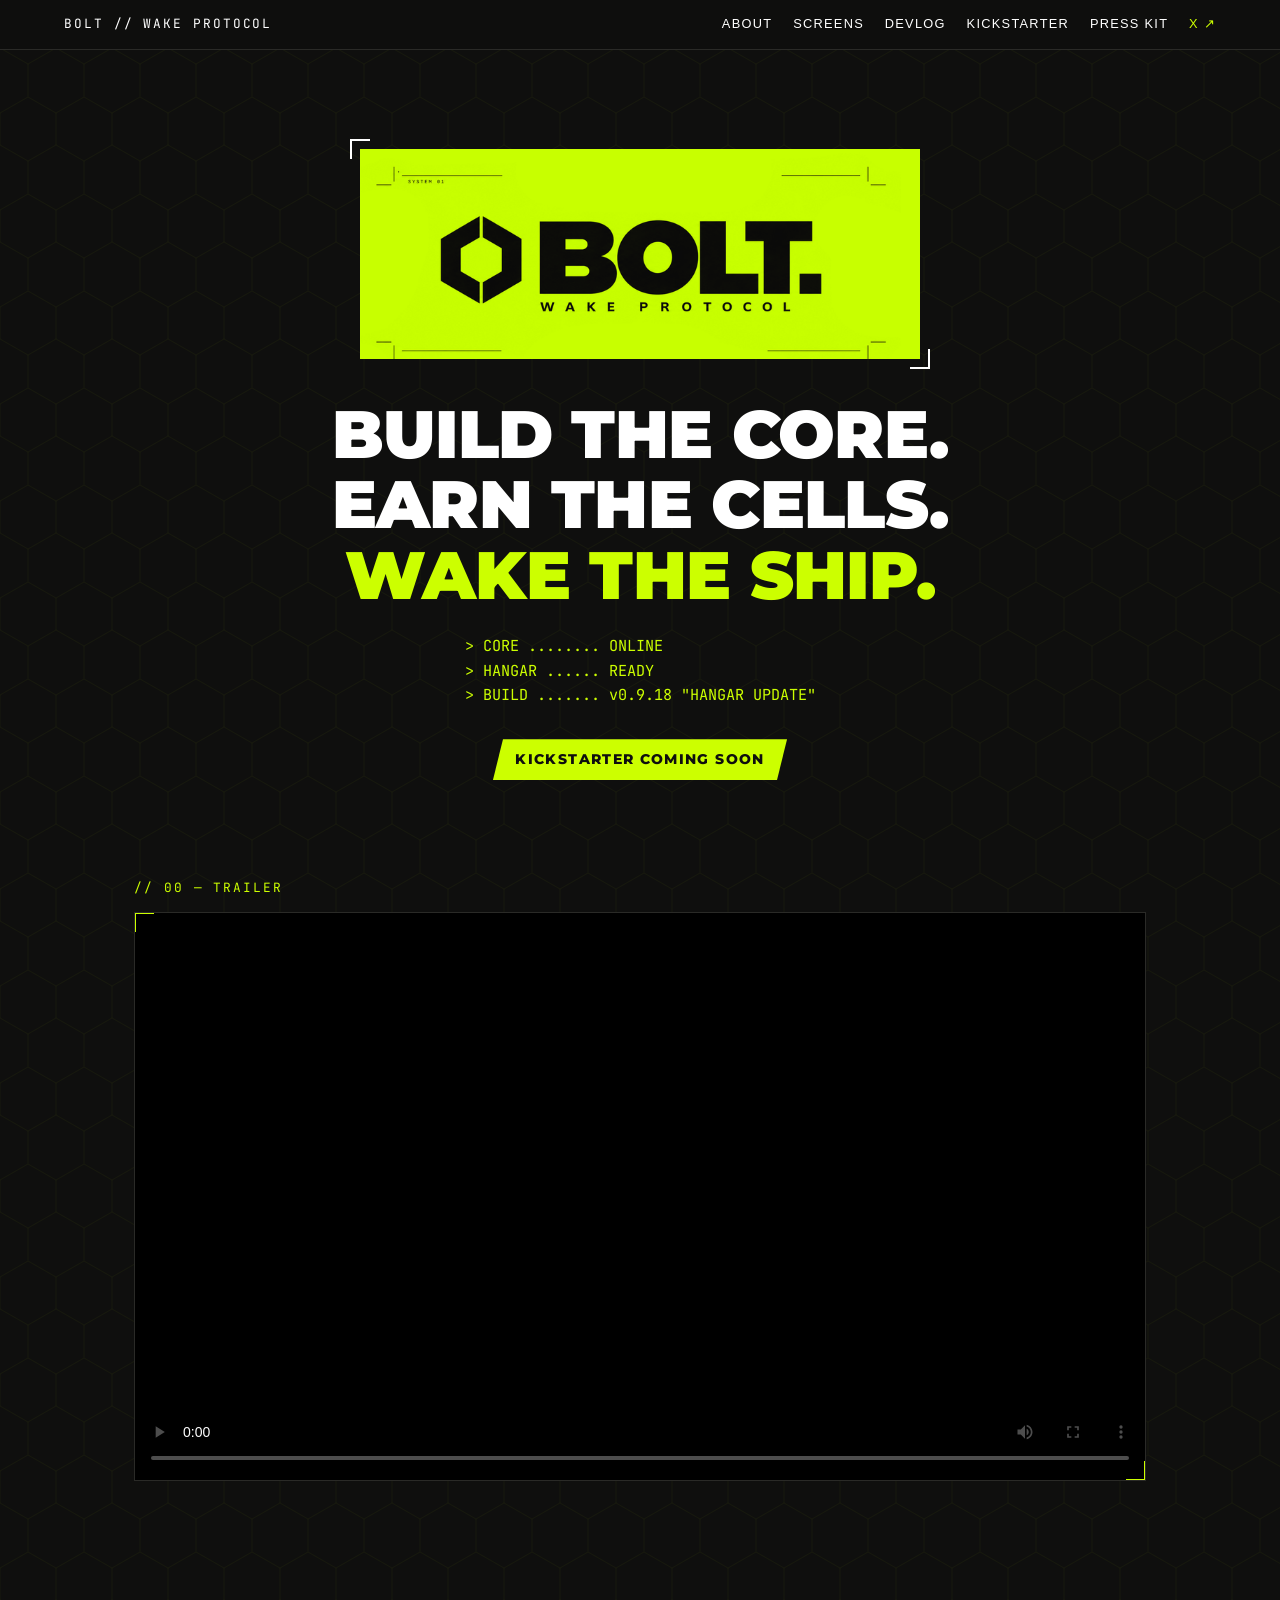
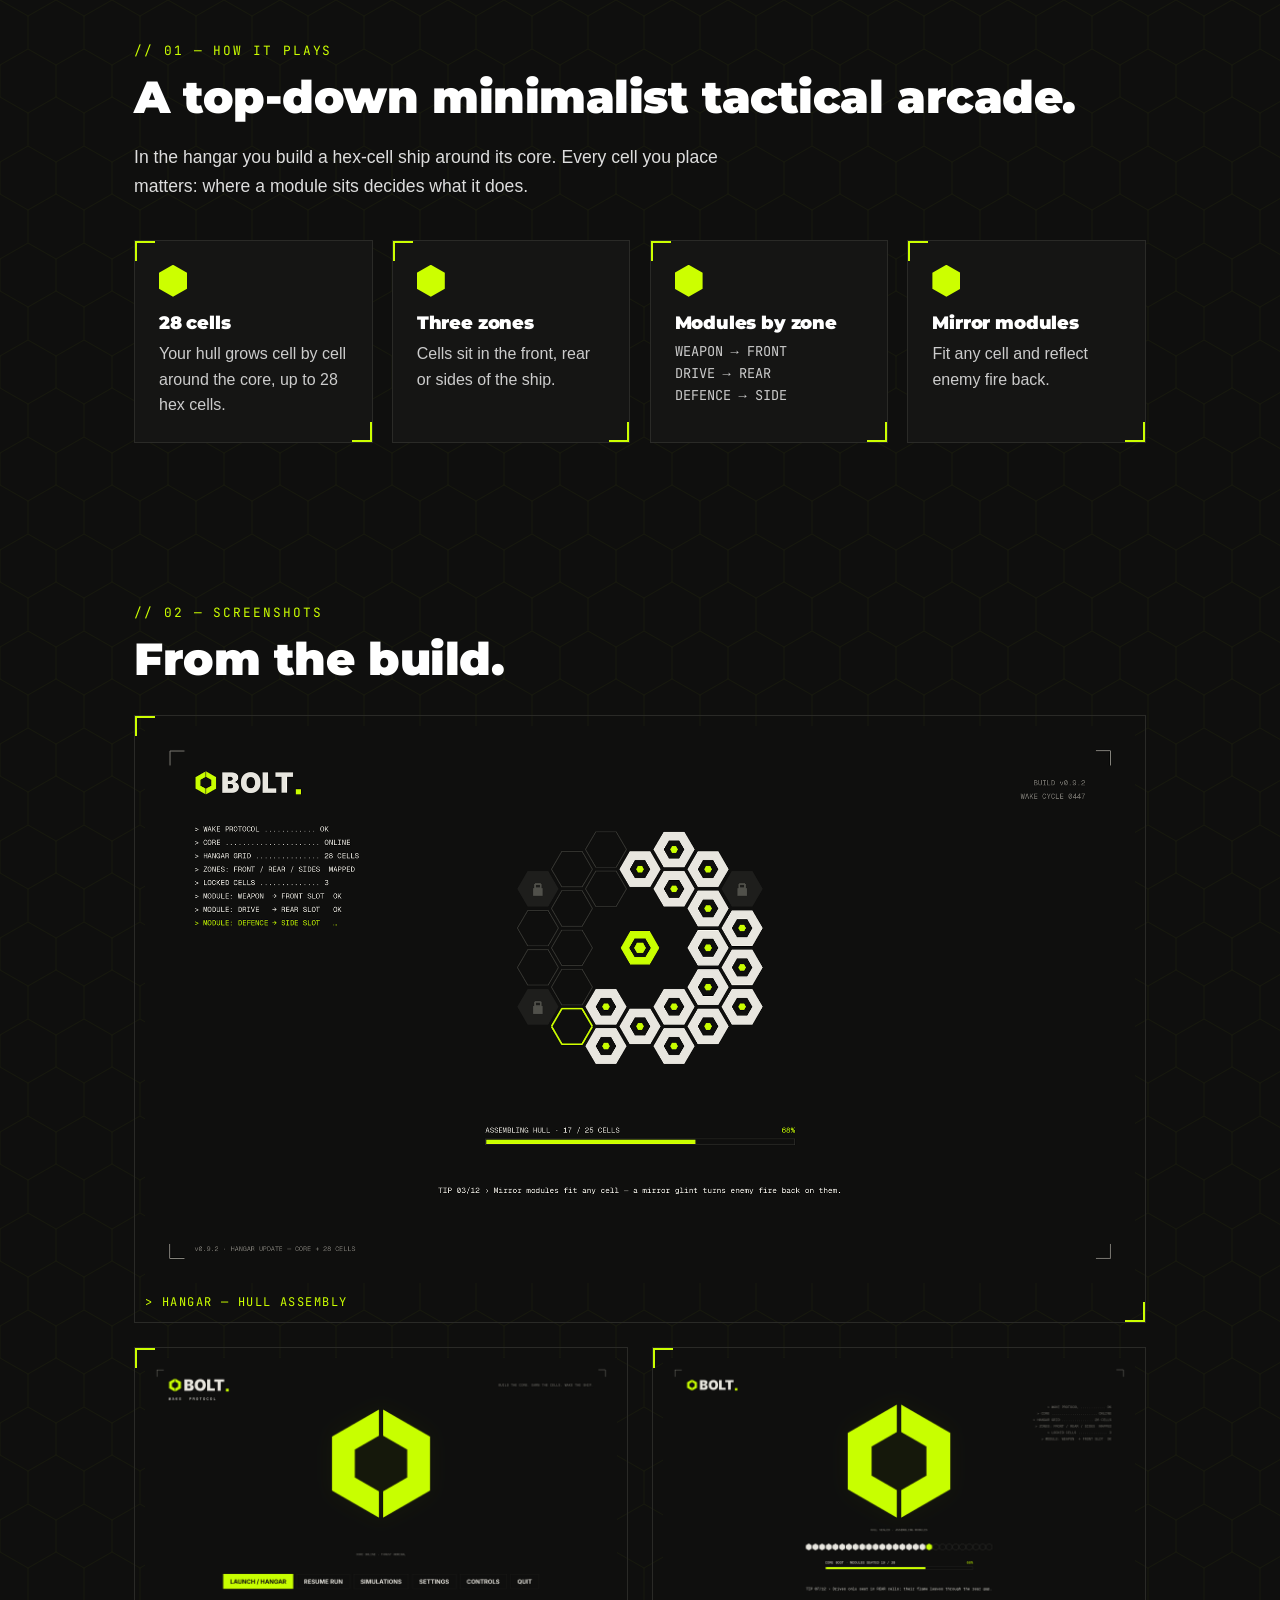
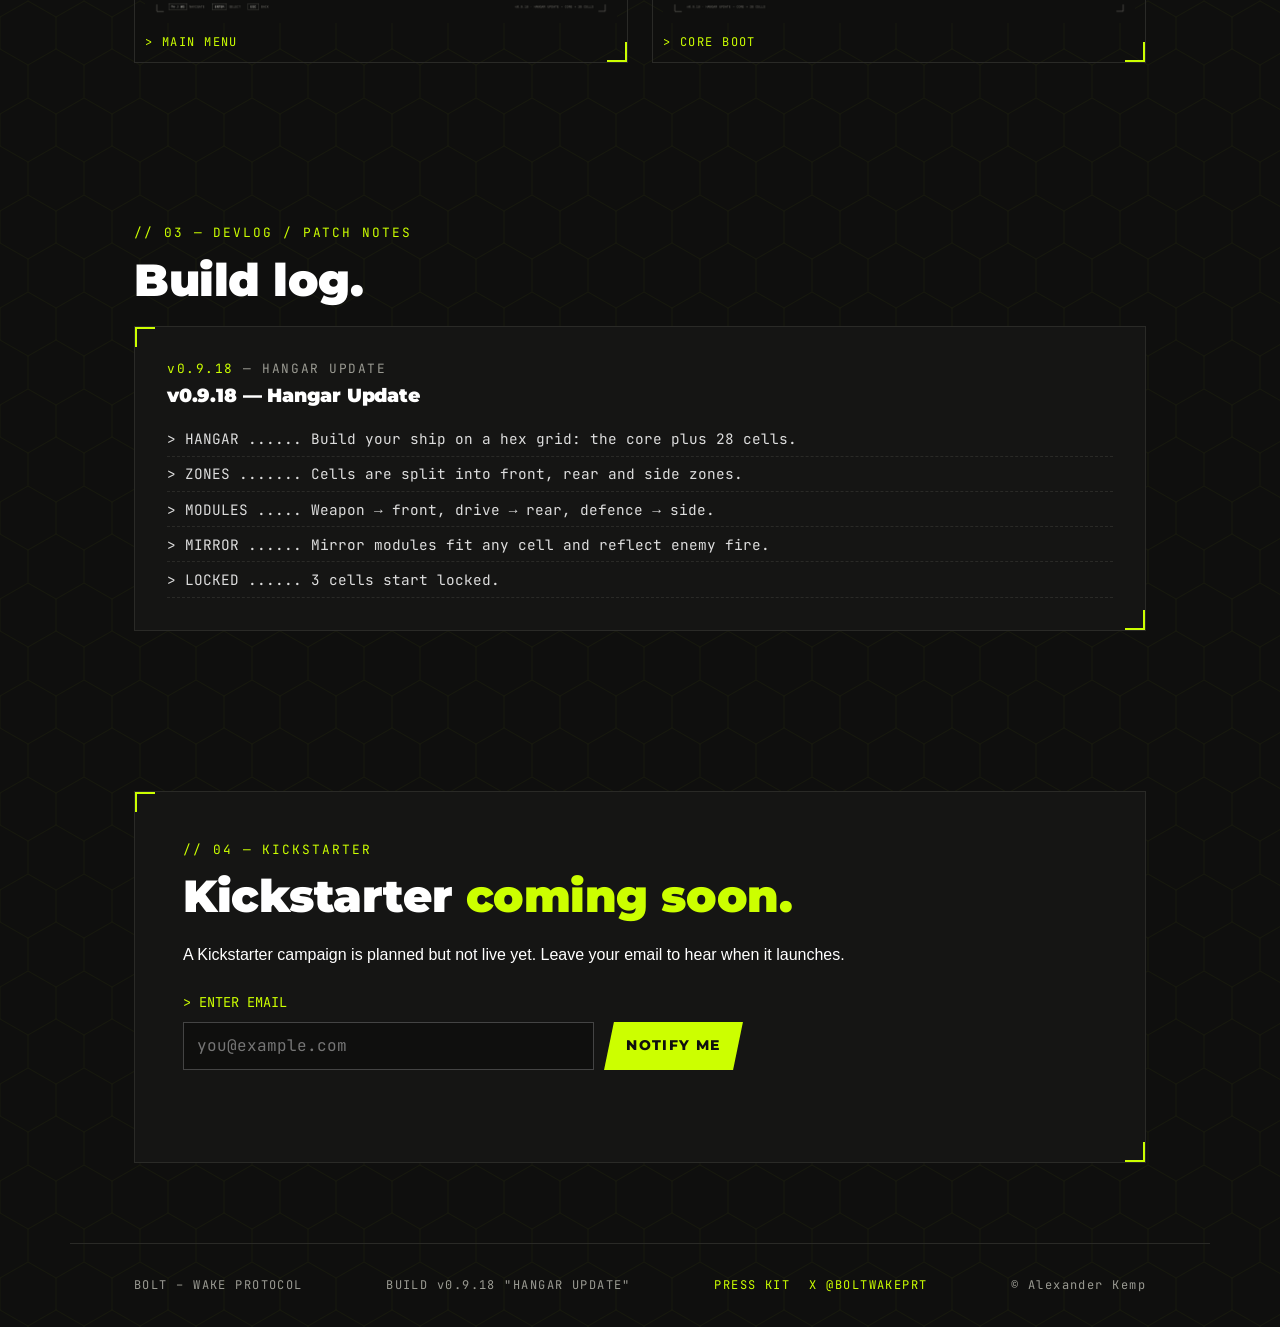
==== index.html @ c234c971 "Add trailer" ====
<!DOCTYPE html><html lang="en"><head>
<title>BOLT – Wake Protocol</title>
<meta name="description" content="BOLT – Wake Protocol: a top-down minimalist tactical arcade game. Build the core. Earn the cells. Wake the ship.">
<meta property="og:title" content="BOLT – Wake Protocol"><meta property="og:description" content="A top-down minimalist tactical arcade. Build the core. Earn the cells. Wake the ship.">
<meta property="og:url" content="https://alexkemp8825-create.github.io/bolt-wake-protocol/">
<meta name="twitter:title" content="BOLT – Wake Protocol"><meta name="twitter:description" content="A top-down minimalist tactical arcade. Build the core. Earn the cells. Wake the ship.">
<meta charset="utf-8"><meta name="viewport" content="width=device-width,initial-scale=1">
<link rel="icon" href="favicon.ico" sizes="any"><link rel="icon" type="image/png" sizes="32x32" href="favicon-32.png"><link rel="apple-touch-icon" href="apple-touch-icon.png">
<meta name="theme-color" content="#0f0f0e">
<meta property="og:type" content="website"><meta property="og:site_name" content="BOLT – Wake Protocol">
<meta property="og:image" content="https://alexkemp8825-create.github.io/bolt-wake-protocol/img/og-image.png"><meta property="og:image:width" content="1200"><meta property="og:image:height" content="630"><meta property="og:image:alt" content="BOLT – Wake Protocol main menu">
<meta name="twitter:card" content="summary_large_image"><meta name="twitter:site" content="@BOLTWAKEPRT">
<meta name="twitter:image" content="https://alexkemp8825-create.github.io/bolt-wake-protocol/img/og-image.png">
<link rel="preload" href="fonts/montserrat-latin-900-normal.woff2" as="font" type="font/woff2" crossorigin>
<link rel="preload" href="fonts/jetbrains-mono-latin-400-normal.woff2" as="font" type="font/woff2" crossorigin>
<link rel="stylesheet" href="style.css">
</head><body>
<header class="nav"><a class="mono brand" href="index.html">BOLT // WAKE PROTOCOL</a><nav><a href="index.html#about">About</a><a href="index.html#gallery">Screens</a><a href="index.html#devlog">Devlog</a><a href="index.html#kickstarter">Kickstarter</a><a href="presskit.html">Press kit</a><a class="social" href="https://x.com/BOLTWAKEPRT" target="_blank" rel="noopener" aria-label="BOLT on X">X ↗</a><a class="social yt-link" href="#" target="_blank" rel="noopener" hidden>YouTube ↗</a></nav></header>
<section class="hero">
 <div class="frame logo-frame"><img src="img/logo-crop.png" alt="BOLT – Wake Protocol logo"></div>
 <h1>BUILD THE CORE.<br>EARN THE CELLS.<br><span class="lime">WAKE THE SHIP.</span></h1>
 <pre class="mono term">&gt; CORE ........ ONLINE
&gt; HANGAR ...... READY
&gt; BUILD ....... v0.9.18 "HANGAR UPDATE"</pre>
 <a class="btn" href="#kickstarter">Kickstarter coming soon</a>
</section>
<section id="trailer" class="wrap trailer-wrap">
 <p class="mono label">// 00 — TRAILER</p>
 <!-- Trailer source: self-hosted video is used when data-video is set (default video/trailer.mp4).
      Alternative: clear data-video and put a YouTube video ID in data-youtube-id. If both are empty, the placeholder shows. -->
 <div class="trailer frame" data-video="video/trailer.mp4" data-poster="video/trailer-poster.jpg" data-youtube-id="">
  <div class="trailer-ph"><img src="img/hangar.png" alt="" loading="lazy"><div class="trailer-msg"><span class="play"></span><p class="mono">&gt; TRAILER ...... STANDBY</p><h3>Trailer coming soon</h3></div></div>
 </div>
</section>
<section id="about" class="wrap">
 <p class="mono label">// 01 — HOW IT PLAYS</p>
 <h2>A top-down minimalist tactical arcade.</h2>
 <p class="lead">In the hangar you build a hex-cell ship around its core. Every cell you place matters: where a module sits decides what it does.</p>
 <div class="cards">
  <div class="card frame"><span class="hex"></span><h3>28 cells</h3><p>Your hull grows cell by cell around the core, up to 28 hex cells.</p></div>
  <div class="card frame"><span class="hex"></span><h3>Three zones</h3><p>Cells sit in the front, rear or sides of the ship.</p></div>
  <div class="card frame"><span class="hex"></span><h3>Modules by zone</h3><p class="mono small">WEAPON → FRONT<br>DRIVE → REAR<br>DEFENCE → SIDE</p></div>
  <div class="card frame"><span class="hex"></span><h3>Mirror modules</h3><p>Fit any cell and reflect enemy fire back.</p></div>
 </div>
</section>
<section id="gallery" class="wrap">
 <p class="mono label">// 02 — SCREENSHOTS</p><h2>From the build.</h2>
 <div class="gallery">
  <figure class="frame wide"><img src="img/hangar.png" alt="Hangar hull assembly" loading="lazy"><figcaption class="mono">&gt; HANGAR — HULL ASSEMBLY</figcaption></figure>
  <figure class="frame"><img src="img/menu.png" alt="Main menu" loading="lazy"><figcaption class="mono">&gt; MAIN MENU</figcaption></figure>
  <figure class="frame"><img src="img/boot.png" alt="Core boot loading screen" loading="lazy"><figcaption class="mono">&gt; CORE BOOT</figcaption></figure>
 </div>
</section>
<section id="devlog" class="wrap">
 <p class="mono label">// 03 — DEVLOG / PATCH NOTES</p><h2>Build log.</h2>
 <article class="log frame">
  <p class="mono log-head"><span class="lime">v0.9.18</span> — HANGAR UPDATE</p>
  <h3>v0.9.18 — Hangar Update</h3>
  <ul class="mono log-list">
   <li>&gt; HANGAR ...... Build your ship on a hex grid: the core plus 28 cells.</li>
   <li>&gt; ZONES ....... Cells are split into front, rear and side zones.</li>
   <li>&gt; MODULES ..... Weapon → front, drive → rear, defence → side.</li>
   <li>&gt; MIRROR ...... Mirror modules fit any cell and reflect enemy fire.</li>
   <li>&gt; LOCKED ...... 3 cells start locked.</li>
  </ul>
 </article>
</section>
<section id="kickstarter" class="wrap ks">
 <div class="frame ks-box">
  <p class="mono label">// 04 — KICKSTARTER</p>
  <h2>Kickstarter <span class="lime">coming soon.</span></h2>
  <p>A Kickstarter campaign is planned but not live yet. Leave your email to hear when it launches.</p>
  <!-- TODO: Buttondown sign-up. Set BUTTONDOWN_USERNAME at the top of site.js; the form action is built from it.
       Until it is set, submitting shows a friendly "not connected yet" message and sends nothing. -->
  <form class="signup" id="signup" method="post" action="https://buttondown.com/api/emails/embed-subscribe/USERNAME" target="_blank">
   <label for="bd-email" class="mono small">&gt; ENTER EMAIL</label>
   <div class="row"><input id="bd-email" name="email" type="email" required placeholder="you@example.com" autocomplete="email"><input type="hidden" name="embed" value="1"><button class="btn" type="submit">Notify me</button></div>
   <p class="mono small note" id="note" aria-live="polite"></p>
  </form>
 </div>
</section>
<footer class="wrap foot mono"><span>BOLT – WAKE PROTOCOL</span><span>BUILD v0.9.18 "HANGAR UPDATE"</span><span class="foot-links"><a href="presskit.html">PRESS KIT</a><a href="https://x.com/BOLTWAKEPRT" target="_blank" rel="noopener">X @BOLTWAKEPRT</a><a class="yt-link" href="#" target="_blank" rel="noopener" hidden>YOUTUBE</a></span><span>© Alexander Kemp</span></footer>
<script src="site.js"></script>
</body></html>
---- style.css ----
@font-face{font-family:"Montserrat";font-style:normal;font-weight:600;font-display:swap;src:url("fonts/montserrat-latin-600-normal.woff2") format("woff2")}
@font-face{font-family:"Montserrat";font-style:normal;font-weight:800;font-display:swap;src:url("fonts/montserrat-latin-800-normal.woff2") format("woff2")}
@font-face{font-family:"Montserrat";font-style:normal;font-weight:900;font-display:swap;src:url("fonts/montserrat-latin-900-normal.woff2") format("woff2")}
@font-face{font-family:"JetBrains Mono";font-style:normal;font-weight:400;font-display:swap;src:url("fonts/jetbrains-mono-latin-400-normal.woff2") format("woff2")}
@font-face{font-family:"JetBrains Mono";font-style:normal;font-weight:700;font-display:swap;src:url("fonts/jetbrains-mono-latin-700-normal.woff2") format("woff2")}
:root{--bg:#0f0f0e;--lime:#CCFF00;--fg:#fff;--dim:#9a9a92;--line:#2a2a27}
*{box-sizing:border-box}html{scroll-behavior:smooth}
body{margin:0;background:var(--bg);color:var(--fg);font:16px/1.6 "Inter","Helvetica Neue",Arial,sans-serif;
 background-image:url("data:image/svg+xml,%3Csvg xmlns='http://www.w3.org/2000/svg' width='56' height='97' viewBox='0 0 56 97'%3E%3Cpath d='M28 0L56 16v32L28 64 0 48V16zM28 64v33' fill='none' stroke='%23CCFF00' stroke-opacity='.04'/%3E%3C/svg%3E")}
h1,h2,h3{font-family:"Montserrat","Arial Black","Helvetica Neue",Arial,sans-serif;font-weight:900;letter-spacing:-.01em;line-height:1.05;margin:0 0 .5em}
.mono{font-family:"JetBrains Mono","SFMono-Regular",Consolas,"Courier New",monospace}
.lime{color:var(--lime)}.small{font-size:.85rem}
a{color:var(--lime)}
.nav{position:sticky;top:0;z-index:5;display:flex;justify-content:space-between;align-items:center;gap:1rem;padding:.9rem 5vw;background:rgba(15,15,14,.92);border-bottom:1px solid var(--line);font-size:.8rem;letter-spacing:.15em}
.nav nav a{color:var(--fg);text-decoration:none;margin-left:1.5rem;font-size:.8rem;text-transform:uppercase;letter-spacing:.1em}.nav nav a:hover{color:var(--lime)}
.frame{position:relative;padding:1.5rem}
.frame:before,.frame:after{content:"";position:absolute;width:18px;height:18px;border:2px solid var(--lime);pointer-events:none}
.frame:before{top:0;left:0;border-right:0;border-bottom:0}.frame:after{bottom:0;right:0;border-left:0;border-top:0}
.hero{min-height:92vh;display:flex;flex-direction:column;align-items:center;justify-content:center;text-align:center;padding:4rem 5vw}
.logo-frame{background:var(--lime);padding:0;max-width:560px;width:100%}
.logo-frame:before,.logo-frame:after{border-color:var(--fg);margin:-10px}
.logo-frame img{display:block;width:100%}
.hero h1{font-size:clamp(2rem,6vw,4.2rem);margin:2.5rem 0 1.5rem}
.term{color:var(--lime);text-align:left;font-size:clamp(.75rem,2.6vw,.95rem);margin:0 0 2rem;white-space:pre;overflow-x:auto;max-width:100%}
.btn{display:inline-block;background:var(--lime);color:#0f0f0e;border:0;padding:.85rem 1.4rem;font:800 .85rem/1 "Montserrat",Arial,sans-serif;text-transform:uppercase;letter-spacing:.1em;text-decoration:none;cursor:pointer;clip-path:polygon(10px 0,100% 0,calc(100% - 10px) 100%,0 100%)}
.btn:hover{background:#fff}
.wrap{max-width:1140px;margin:0 auto;padding:5rem 5vw}
.label{color:var(--lime);font-size:.8rem;letter-spacing:.15em;margin:0 0 .8rem}
h2{font-size:clamp(1.7rem,4vw,2.8rem)}
.lead{color:#ddd;max-width:640px;font-size:1.1rem}
.cards{display:grid;grid-template-columns:repeat(4,1fr);gap:1.2rem;margin-top:2.5rem}
.card{background:#151514;border:1px solid var(--line)}.card p{color:#ccc;margin:0}.card h3{font-size:1.15rem}
.hex{display:block;width:28px;height:32px;background:var(--lime);clip-path:polygon(50% 0,100% 25%,100% 75%,50% 100%,0 75%,0 25%);margin-bottom:1rem}
.gallery{display:grid;grid-template-columns:1fr 1fr;gap:1.5rem;margin-top:2rem}
.gallery figure{margin:0;padding:10px;border:1px solid var(--line)}.gallery .wide{grid-column:1/-1}
.gallery img{display:block;width:100%;height:auto}
figcaption{color:var(--lime);font-size:.75rem;letter-spacing:.12em;padding-top:.6rem}
.ks-box{border:1px solid var(--line);background:#151514;padding:3rem}
.signup{margin-top:1.5rem;max-width:560px}.signup label{color:var(--lime);display:block;margin-bottom:.5rem}
.row{display:flex;gap:.6rem}
input{flex:1;min-width:0;background:var(--bg);border:1px solid #444;color:#fff;padding:.8rem;font:1rem "JetBrains Mono",Consolas,monospace}
input:focus{outline:none;border-color:var(--lime)}
.note{color:var(--lime);min-height:1.2em}
.foot{display:flex;justify-content:space-between;flex-wrap:wrap;gap:1rem;font-size:.75rem;letter-spacing:.12em;color:var(--dim);border-top:1px solid var(--line);padding-top:2rem;padding-bottom:2rem}
@media(max-width:900px){.cards{grid-template-columns:1fr 1fr}}
@media(max-width:600px){.nav nav{display:none}.cards,.gallery{grid-template-columns:1fr}.row{flex-direction:column}.ks-box{padding:1.8rem 1.3rem}.wrap{padding:3.5rem 6vw}}
/* v2 additions */
.nav .brand{color:var(--fg);text-decoration:none}
.nav nav{display:flex;flex-wrap:wrap;gap:.2rem 1.3rem}.nav nav a{margin-left:0}
.nav nav a.social{color:var(--lime)}
[hidden]{display:none!important}
.trailer-wrap{padding-top:0}
.trailer{padding:0;aspect-ratio:16/9;background:#000;border:1px solid var(--line);overflow:hidden}
.trailer:before,.trailer:after{z-index:2;margin:-1px}
.trailer iframe{width:100%;height:100%;border:0;display:block}
.trailer-ph{position:relative;width:100%;height:100%}
.trailer-ph img{width:100%;height:100%;object-fit:cover;opacity:.3;filter:grayscale(.4);display:block}
.trailer-msg{position:absolute;inset:0;display:flex;flex-direction:column;align-items:center;justify-content:center;text-align:center;padding:1rem}
.trailer-msg p{color:var(--lime);font-size:.8rem;letter-spacing:.15em;margin:.8rem 0 .3rem}
.trailer-msg h3{font-size:clamp(1.3rem,4vw,2.4rem);margin:0}
.play{width:clamp(48px,9vw,84px);aspect-ratio:1/1.15;background:var(--lime);clip-path:polygon(50% 0,100% 25%,100% 75%,50% 100%,0 75%,0 25%);display:flex;position:relative}
.play:after{content:"";position:absolute;left:38%;top:30%;border-left:18px solid #0f0f0e;border-top:11px solid transparent;border-bottom:11px solid transparent}
.log{background:#151514;border:1px solid var(--line);padding:2rem}
.log-head{color:var(--dim);font-size:.8rem;letter-spacing:.12em;margin:0 0 .4rem}
.log-list{list-style:none;padding:0;margin:1rem 0 0;font-size:.9rem;color:#ddd}.log-list li{padding:.35rem 0;border-bottom:1px dashed var(--line)}
.foot-links{display:flex;gap:1.2rem;flex-wrap:wrap}.foot a{color:var(--lime);text-decoration:none}
.pk-top{padding-bottom:1rem}.pk-title{font-size:clamp(2.2rem,6vw,4rem)}
.pk-grid{display:grid;grid-template-columns:minmax(0,5fr) minmax(0,7fr);gap:2.5rem;padding-top:1rem}
.facts{background:#151514;border:1px solid var(--line)}
.facts dl{display:grid;grid-template-columns:auto 1fr;gap:.55rem 1rem;margin:0;font-size:.88rem}
.facts dt{color:var(--lime);letter-spacing:.1em}.facts dd{margin:0;color:#eee}
.pk-text p{color:#ddd}
.pk-dl a{display:block}
@media(max-width:900px){.pk-grid{grid-template-columns:1fr}}
@media(max-width:600px){.nav nav{display:flex;gap:.2rem .9rem}.nav{flex-direction:column;align-items:flex-start;gap:.4rem;position:static}.facts dl{grid-template-columns:1fr;gap:.1rem}.facts dd{margin-bottom:.6rem}}
.trailer video{width:100%;height:100%;display:block;background:#000;object-fit:contain}
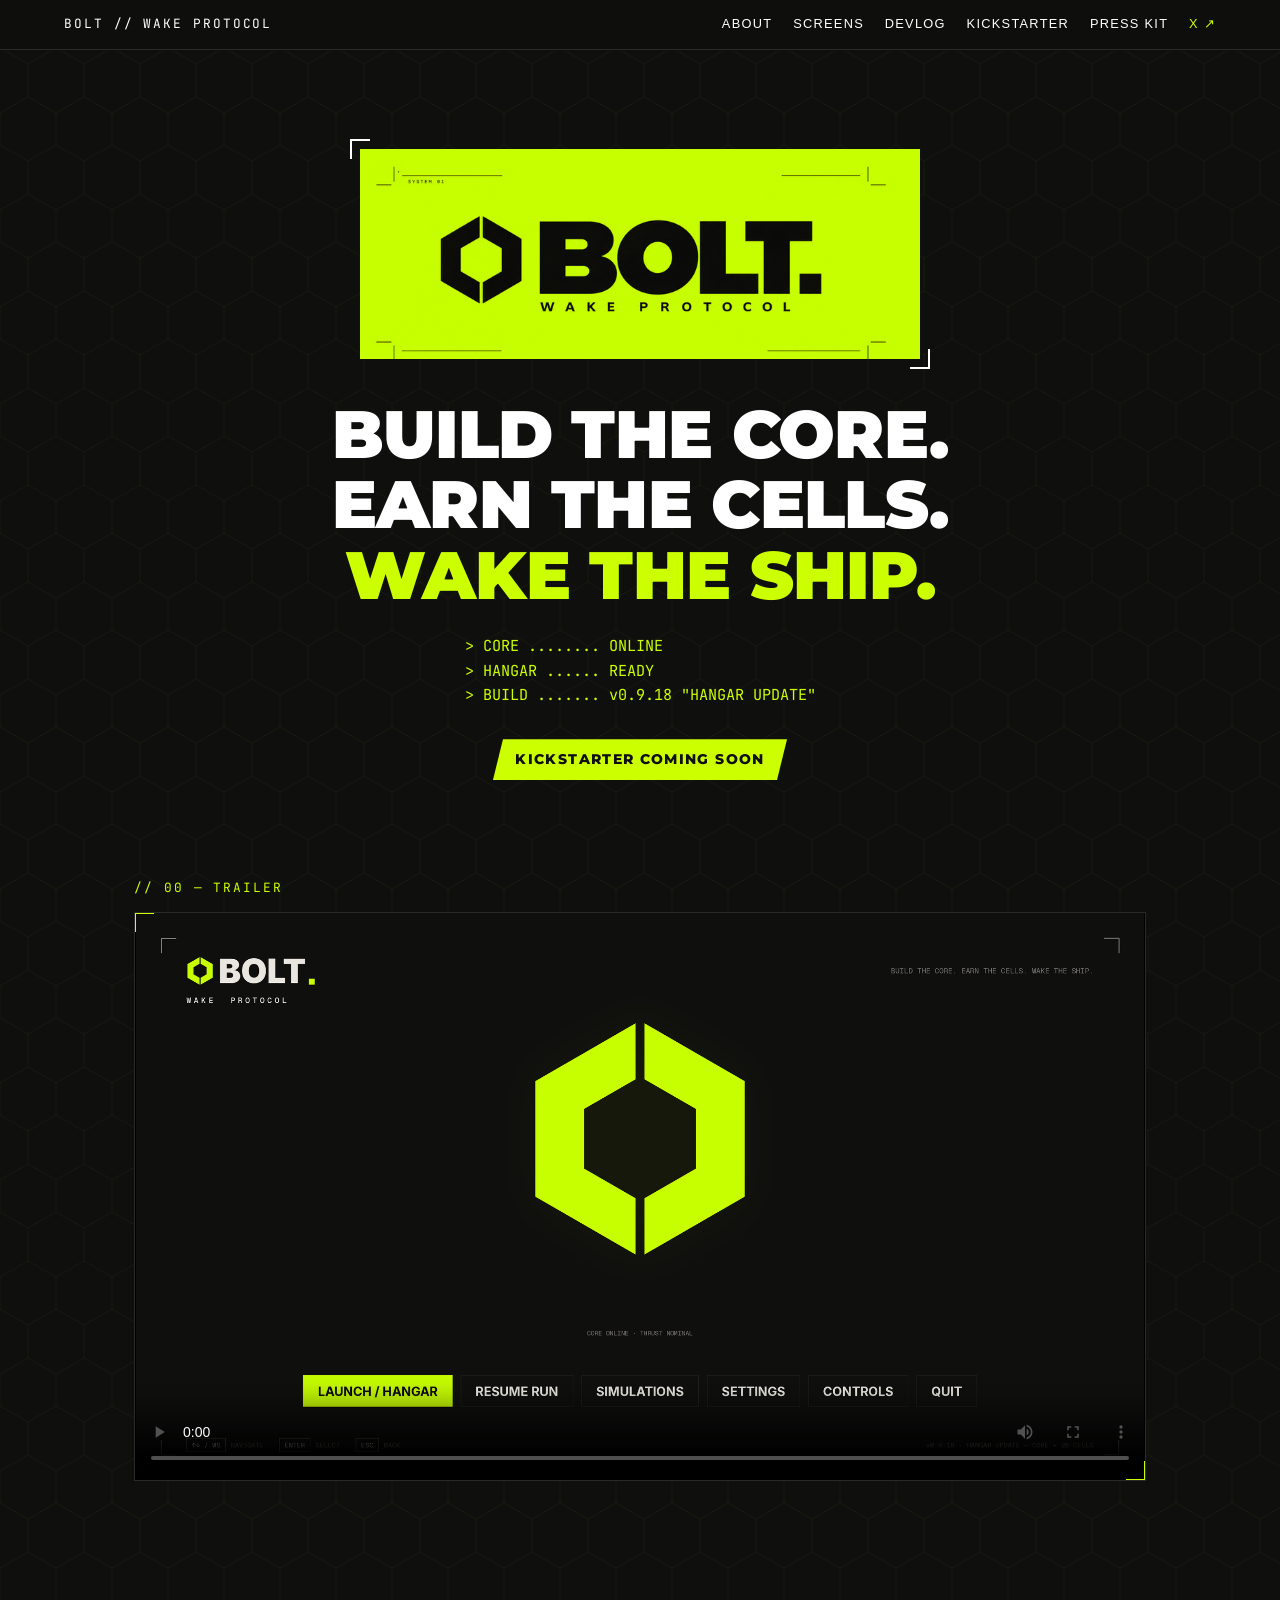
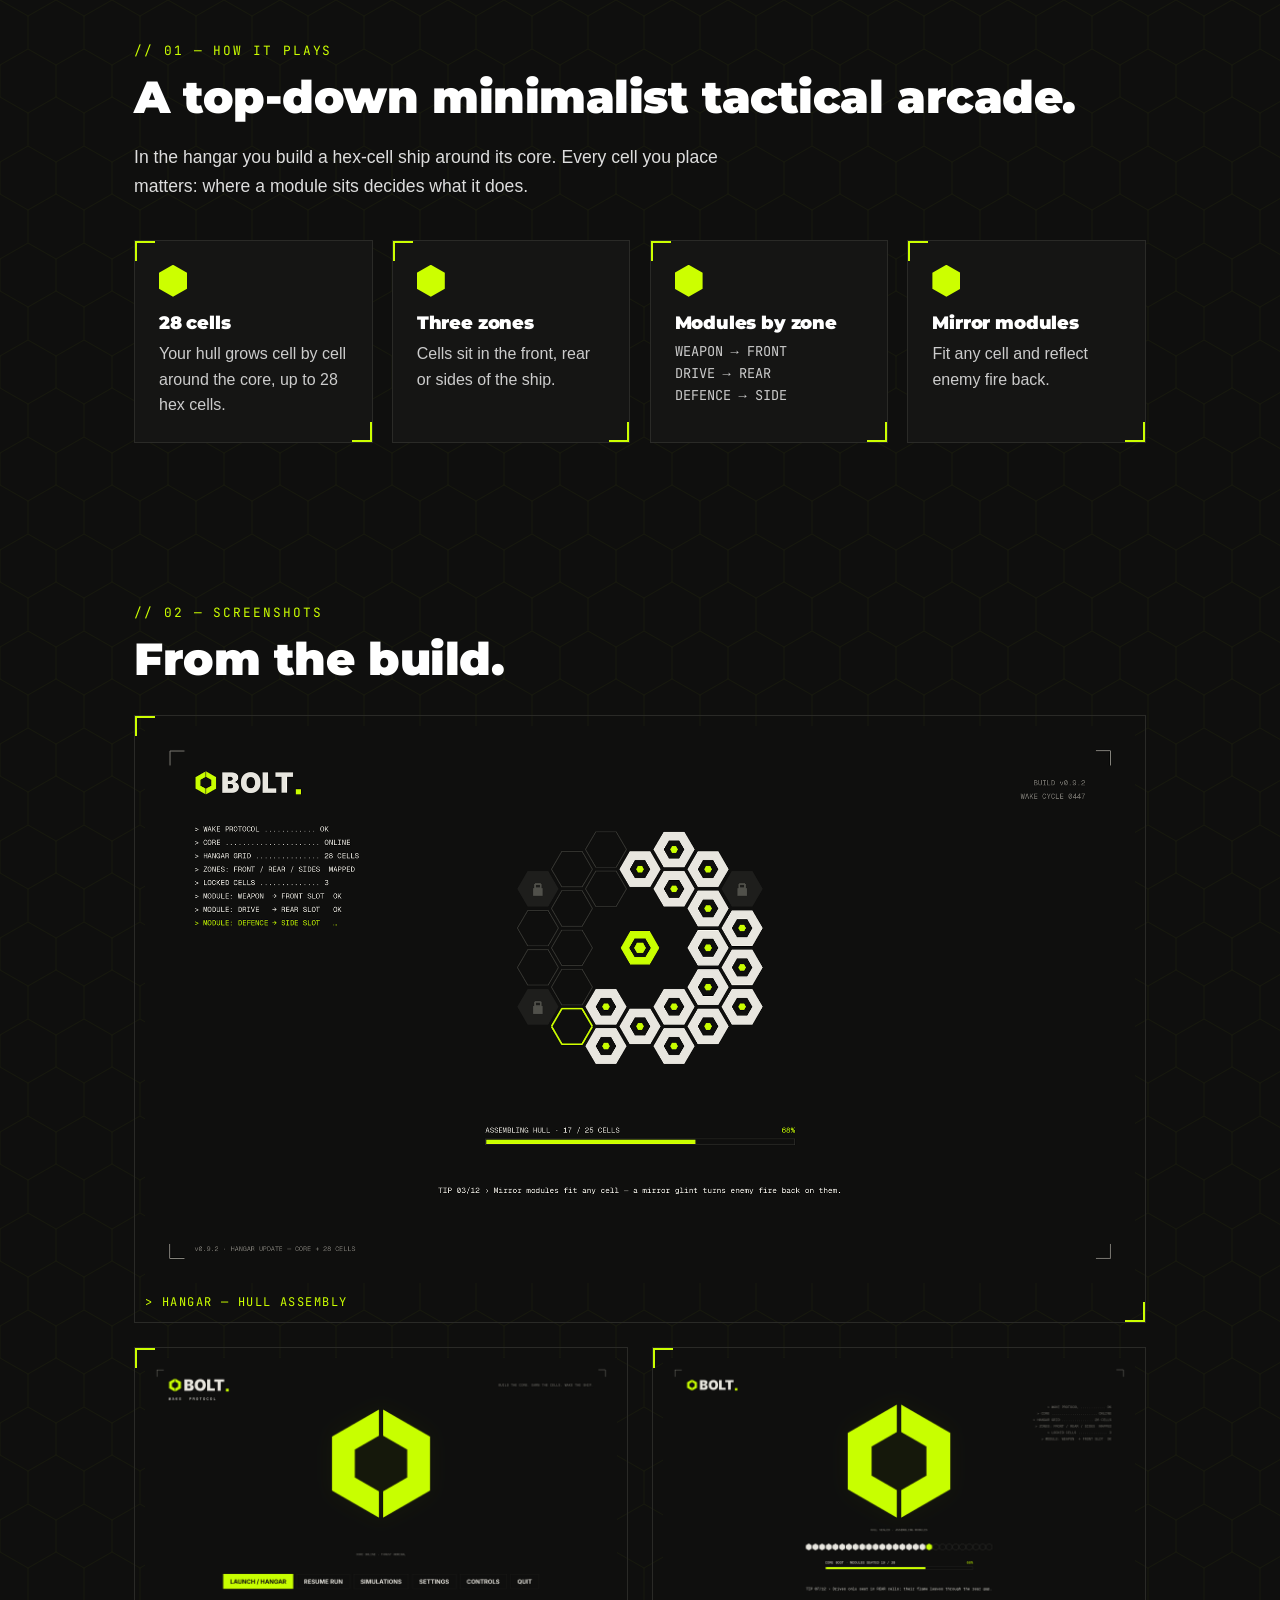
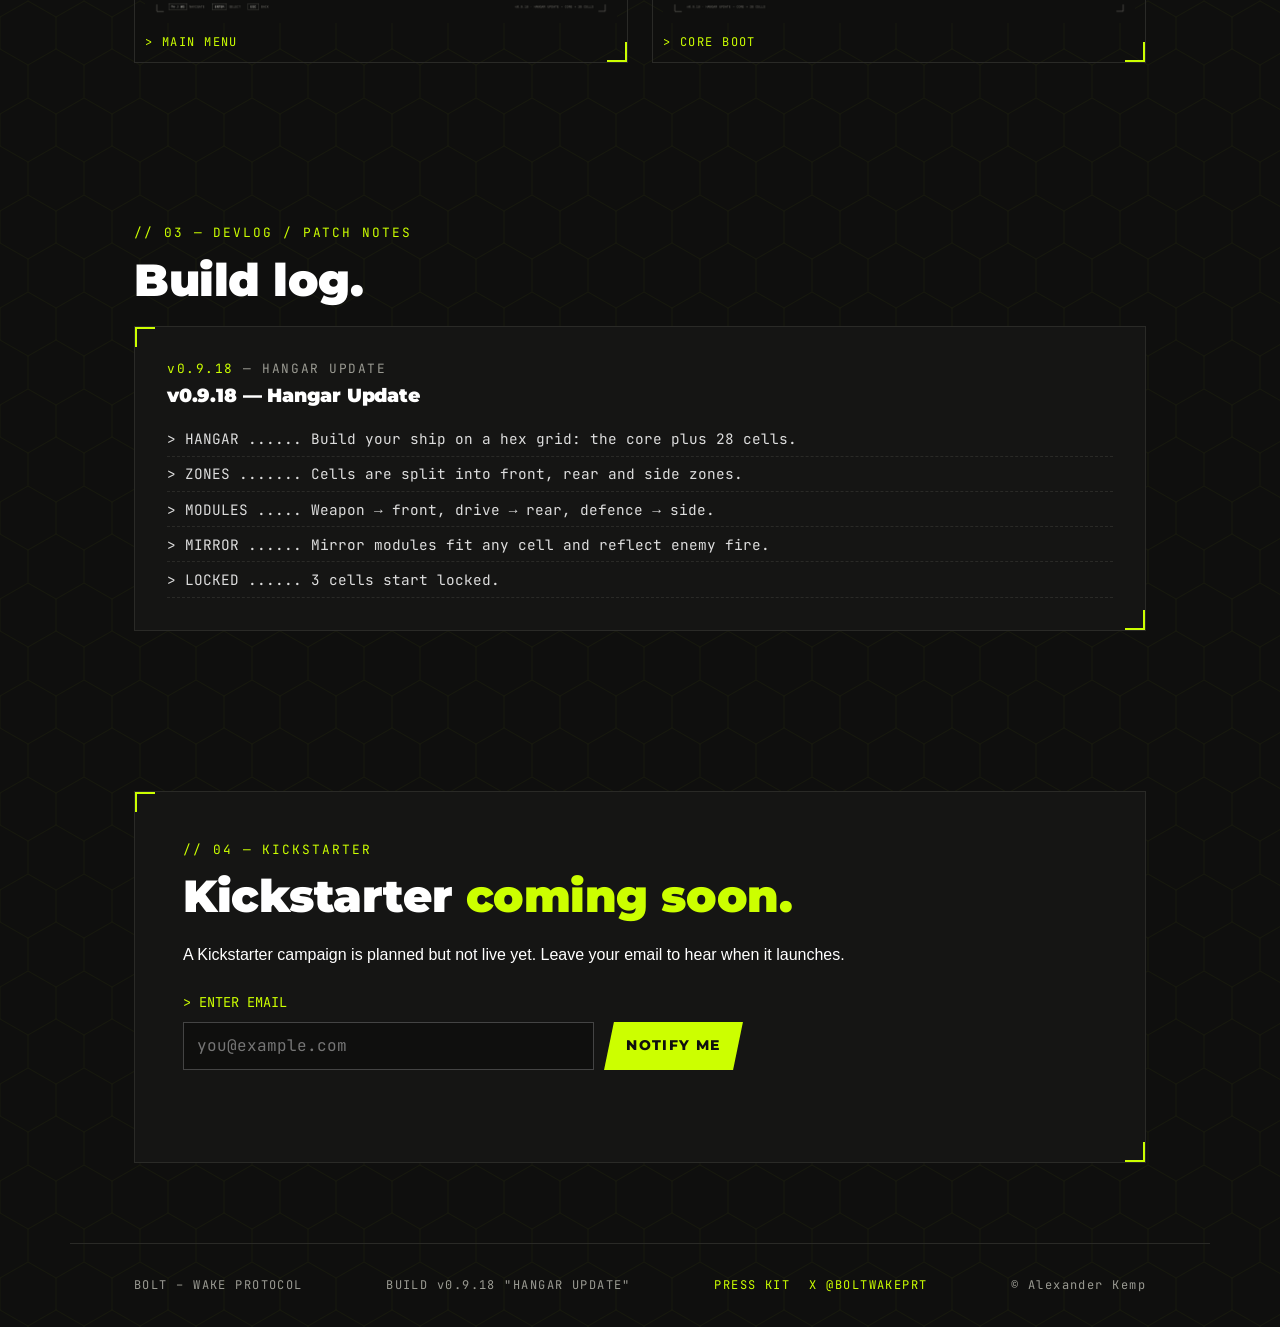
==== commit b8d6263a: "Add files via upload" ====
--- a/index.html
+++ b/index.html
@@ -26,9 +26,9 @@
 </section>
 <section id="trailer" class="wrap trailer-wrap">
  <p class="mono label">// 00 — TRAILER</p>
- <!-- Trailer source: self-hosted video is used when data-video is set (default video/trailer.mp4).
+ <!-- Trailer source: self-hosted video is used when data-video is set (default trailer.mp4).
       Alternative: clear data-video and put a YouTube video ID in data-youtube-id. If both are empty, the placeholder shows. -->
- <div class="trailer frame" data-video="video/trailer.mp4" data-poster="video/trailer-poster.jpg" data-youtube-id="">
+ <div class="trailer frame" data-video="bolt-trailer-hq.mp4" data-poster="img/menu.png" data-youtube-id="">
   <div class="trailer-ph"><img src="img/hangar.png" alt="" loading="lazy"><div class="trailer-msg"><span class="play"></span><p class="mono">&gt; TRAILER ...... STANDBY</p><h3>Trailer coming soon</h3></div></div>
  </div>
 </section>
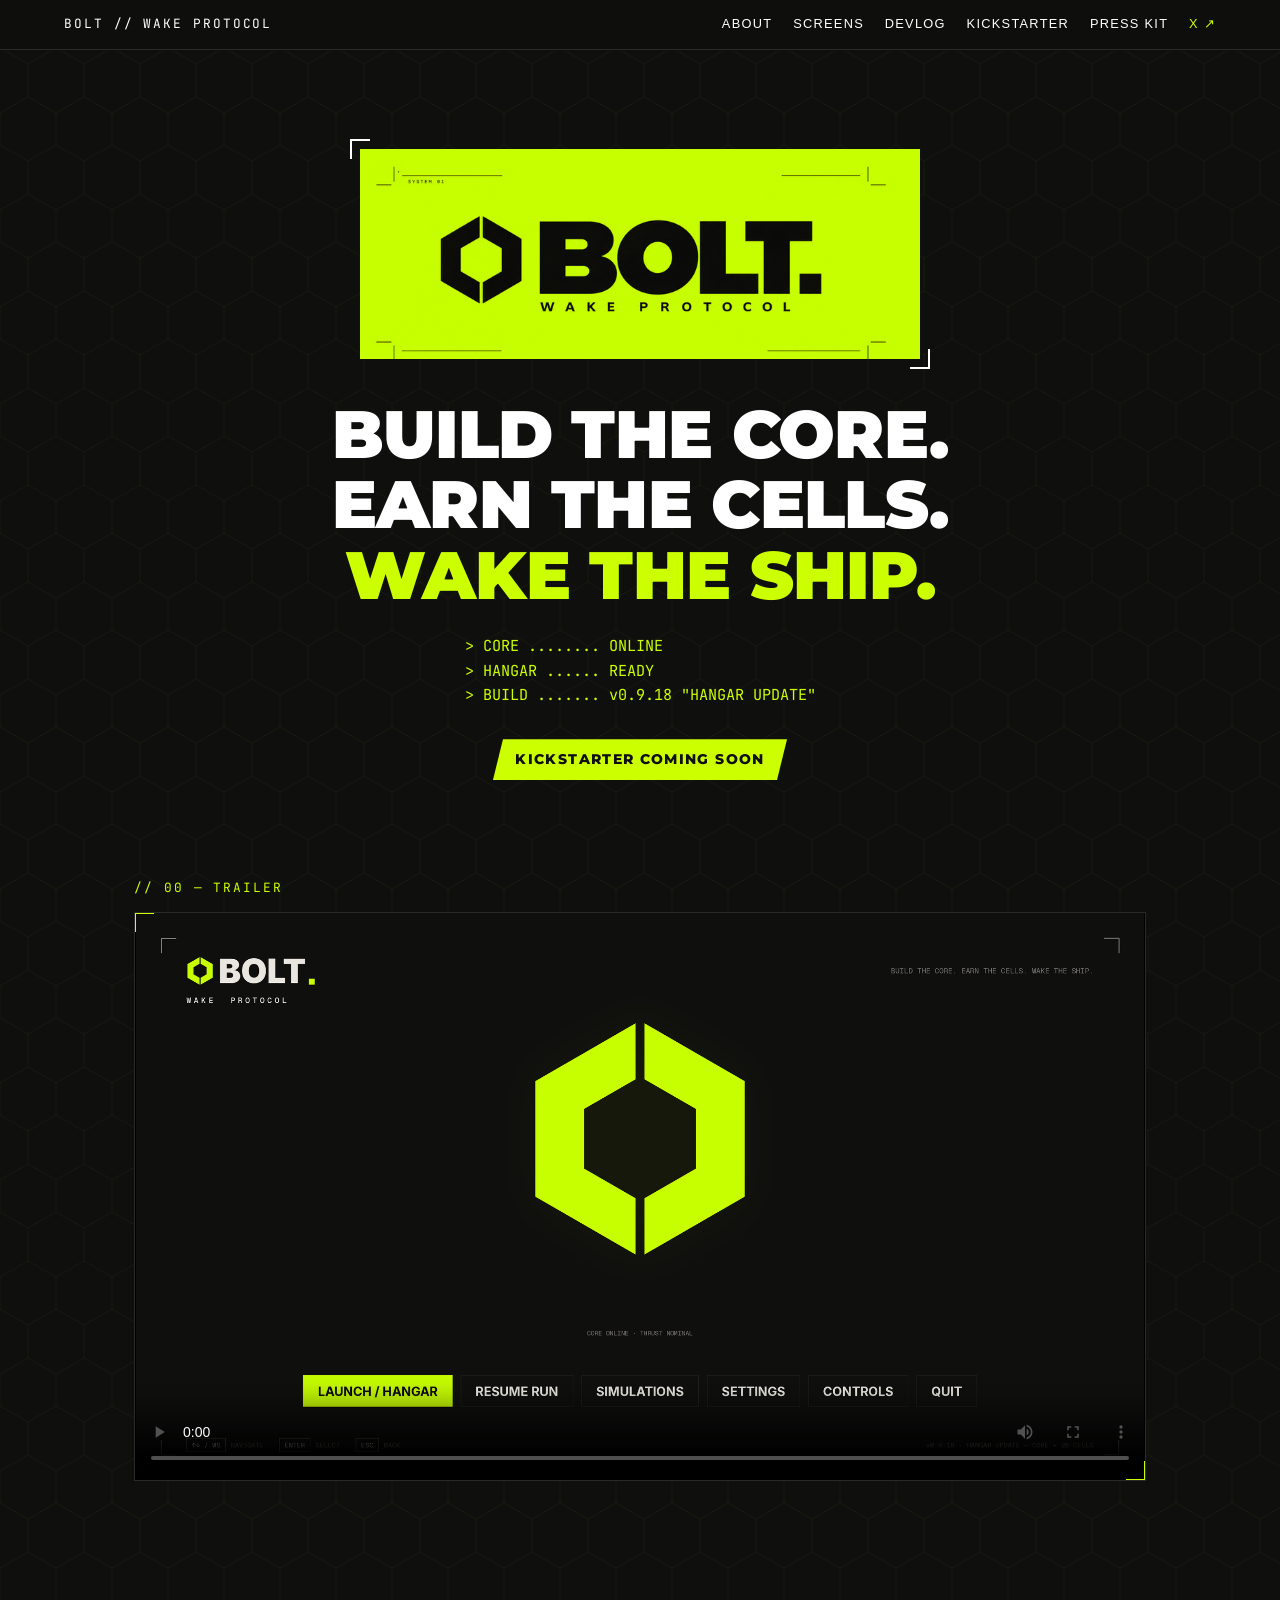
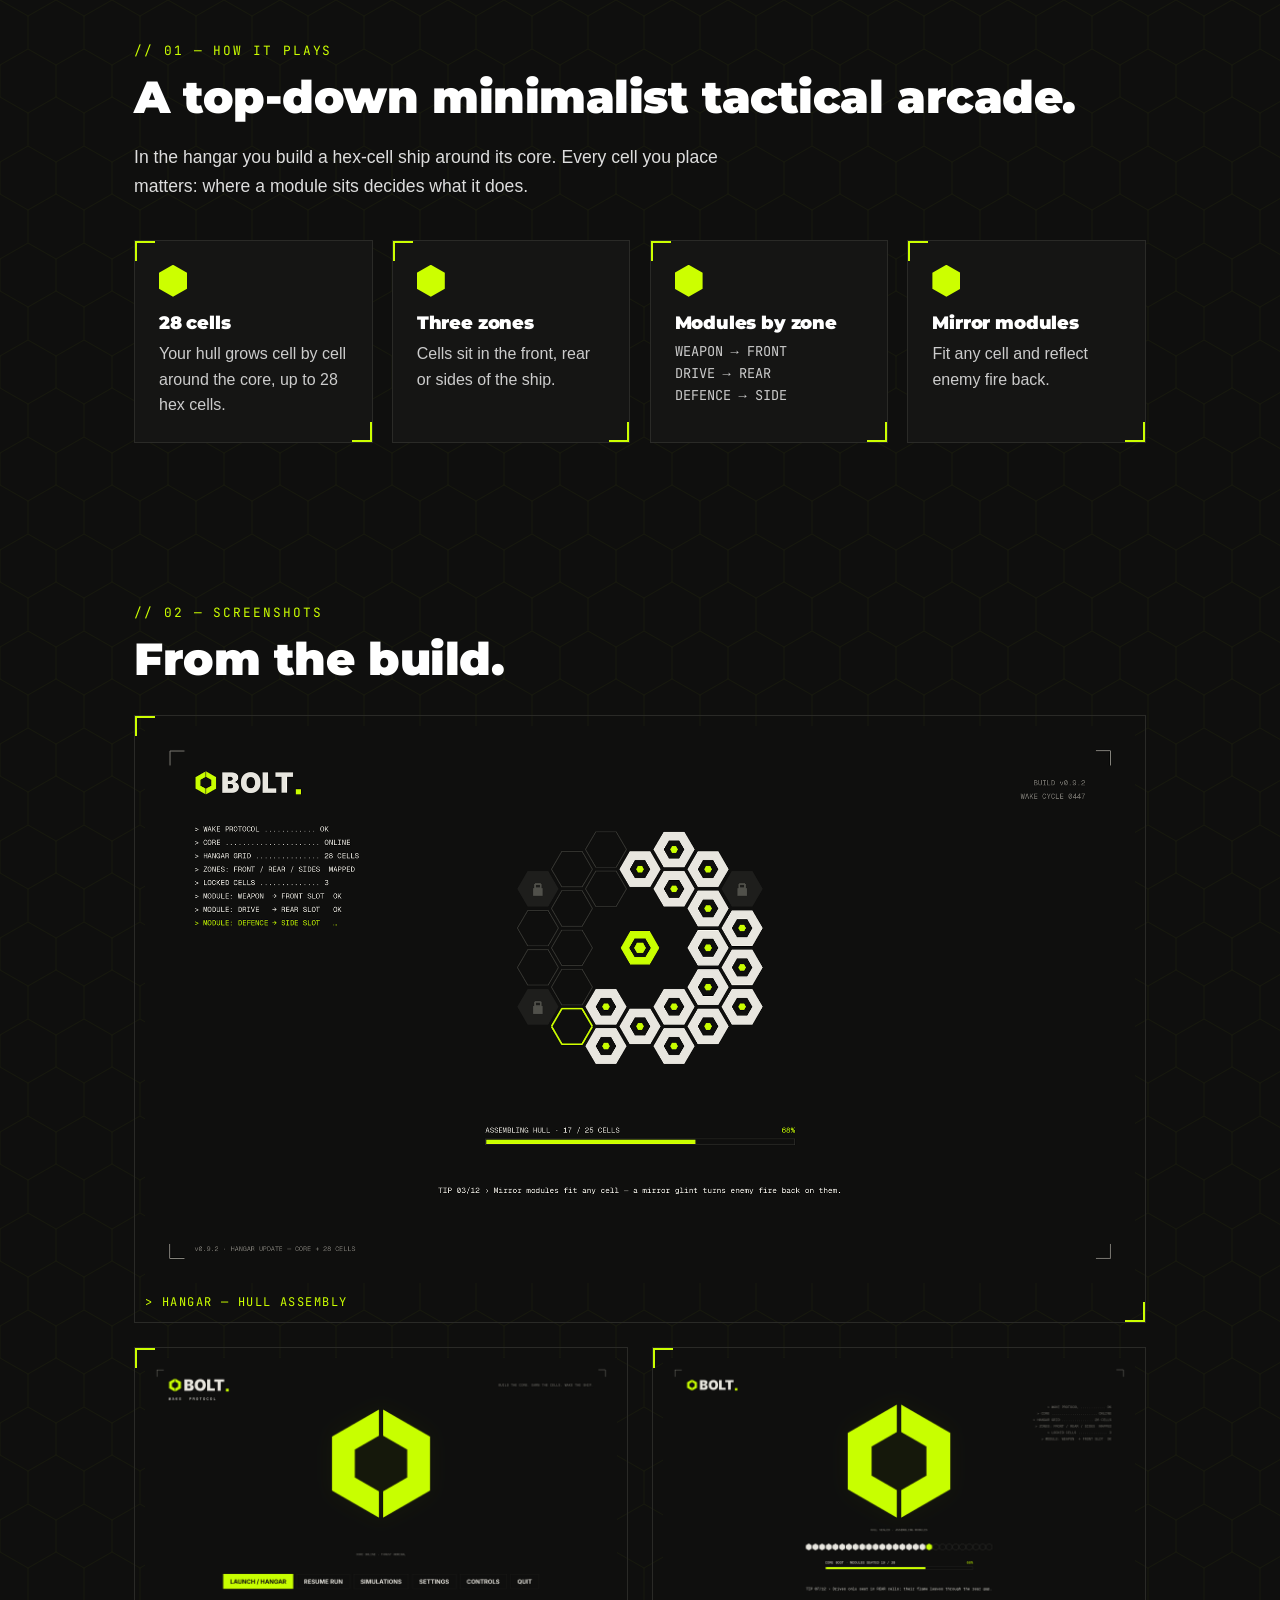
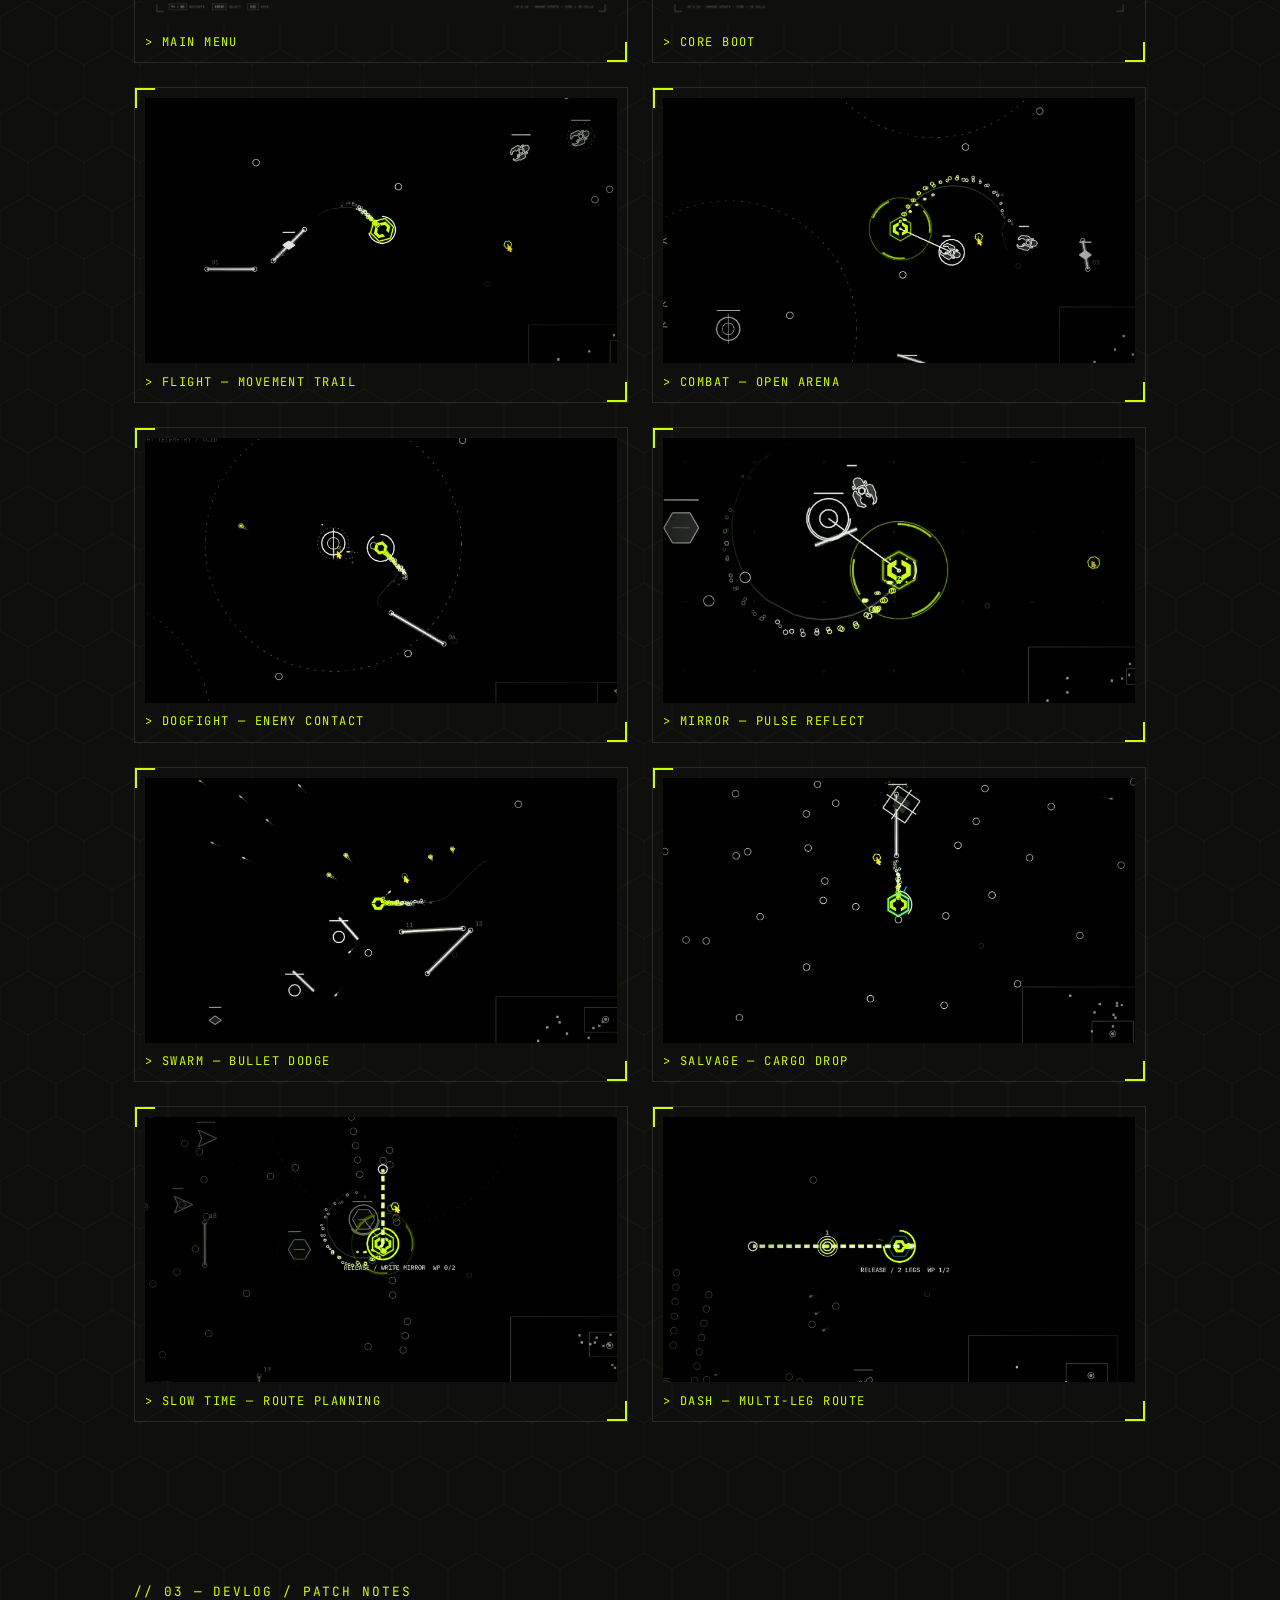
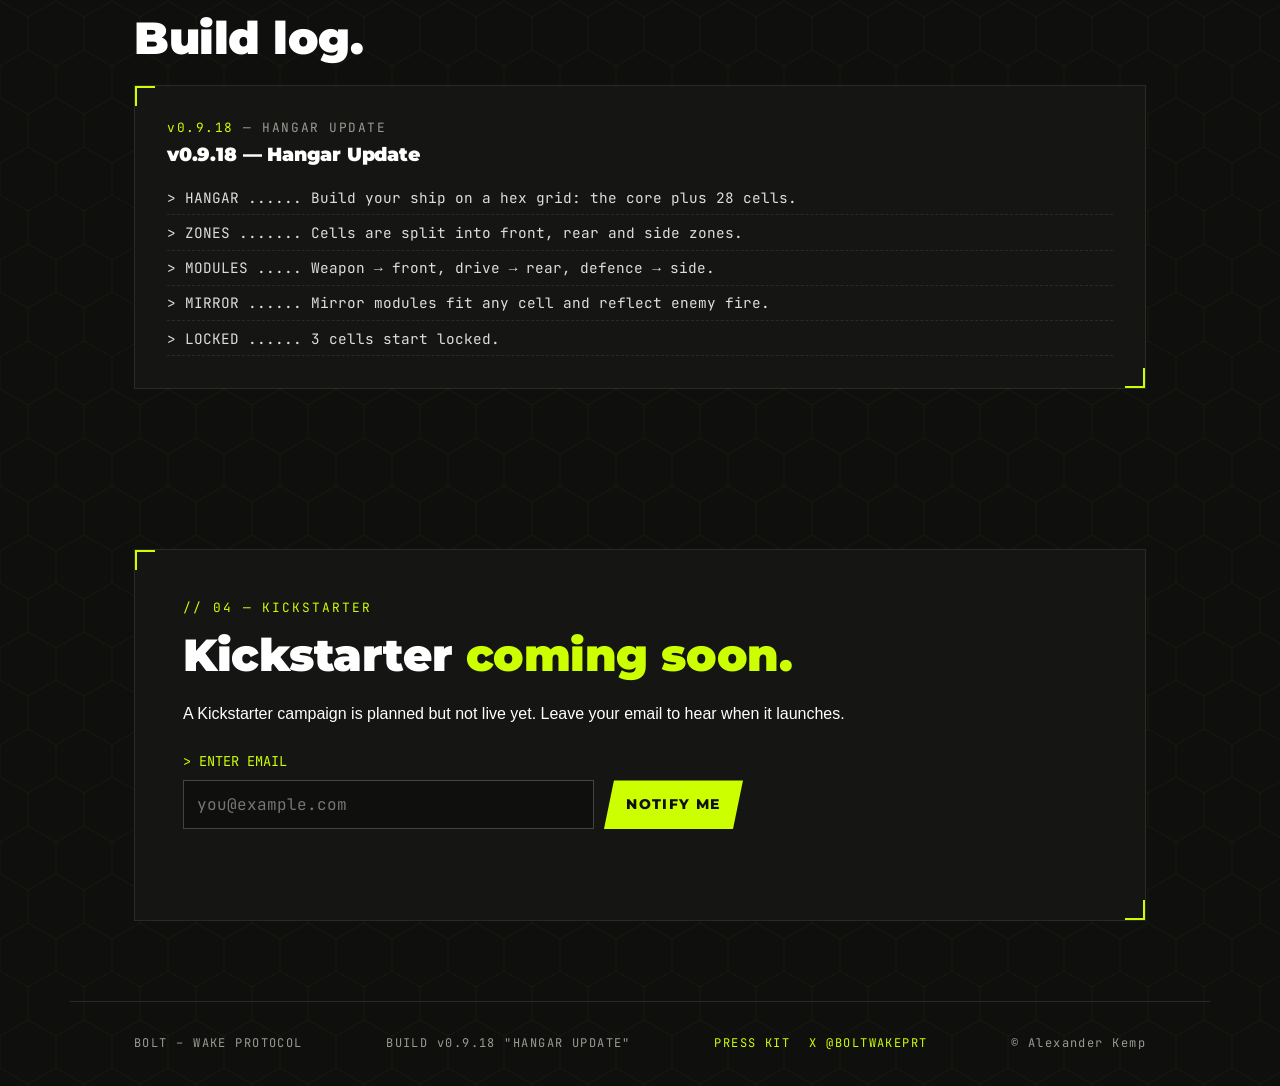
==== commit a6349b8b: "Add files via upload" ====
--- a/index.html
+++ b/index.html
@@ -49,6 +49,14 @@
   <figure class="frame wide"><img src="img/hangar.png" alt="Hangar hull assembly" loading="lazy"><figcaption class="mono">&gt; HANGAR — HULL ASSEMBLY</figcaption></figure>
   <figure class="frame"><img src="img/menu.png" alt="Main menu" loading="lazy"><figcaption class="mono">&gt; MAIN MENU</figcaption></figure>
   <figure class="frame"><img src="img/boot.png" alt="Core boot loading screen" loading="lazy"><figcaption class="mono">&gt; CORE BOOT</figcaption></figure>
+  <figure class="frame"><img src="shot1.jpg" alt="Flight — Movement Trail" loading="lazy"><figcaption class="mono">&gt; FLIGHT — MOVEMENT TRAIL</figcaption></figure>
+  <figure class="frame"><img src="shot2.jpg" alt="Combat — Open Arena" loading="lazy"><figcaption class="mono">&gt; COMBAT — OPEN ARENA</figcaption></figure>
+  <figure class="frame"><img src="shot3.jpg" alt="Dogfight — Enemy Contact" loading="lazy"><figcaption class="mono">&gt; DOGFIGHT — ENEMY CONTACT</figcaption></figure>
+  <figure class="frame"><img src="shot4.jpg" alt="Mirror — Pulse Reflect" loading="lazy"><figcaption class="mono">&gt; MIRROR — PULSE REFLECT</figcaption></figure>
+  <figure class="frame"><img src="shot5.jpg" alt="Swarm — Bullet Dodge" loading="lazy"><figcaption class="mono">&gt; SWARM — BULLET DODGE</figcaption></figure>
+  <figure class="frame"><img src="shot6.jpg" alt="Salvage — Cargo Drop" loading="lazy"><figcaption class="mono">&gt; SALVAGE — CARGO DROP</figcaption></figure>
+  <figure class="frame"><img src="shot7.jpg" alt="Slow Time — Route Planning" loading="lazy"><figcaption class="mono">&gt; SLOW TIME — ROUTE PLANNING</figcaption></figure>
+  <figure class="frame"><img src="shot8.jpg" alt="Dash — Multi-Leg Route" loading="lazy"><figcaption class="mono">&gt; DASH — MULTI-LEG ROUTE</figcaption></figure>
  </div>
 </section>
 <section id="devlog" class="wrap">
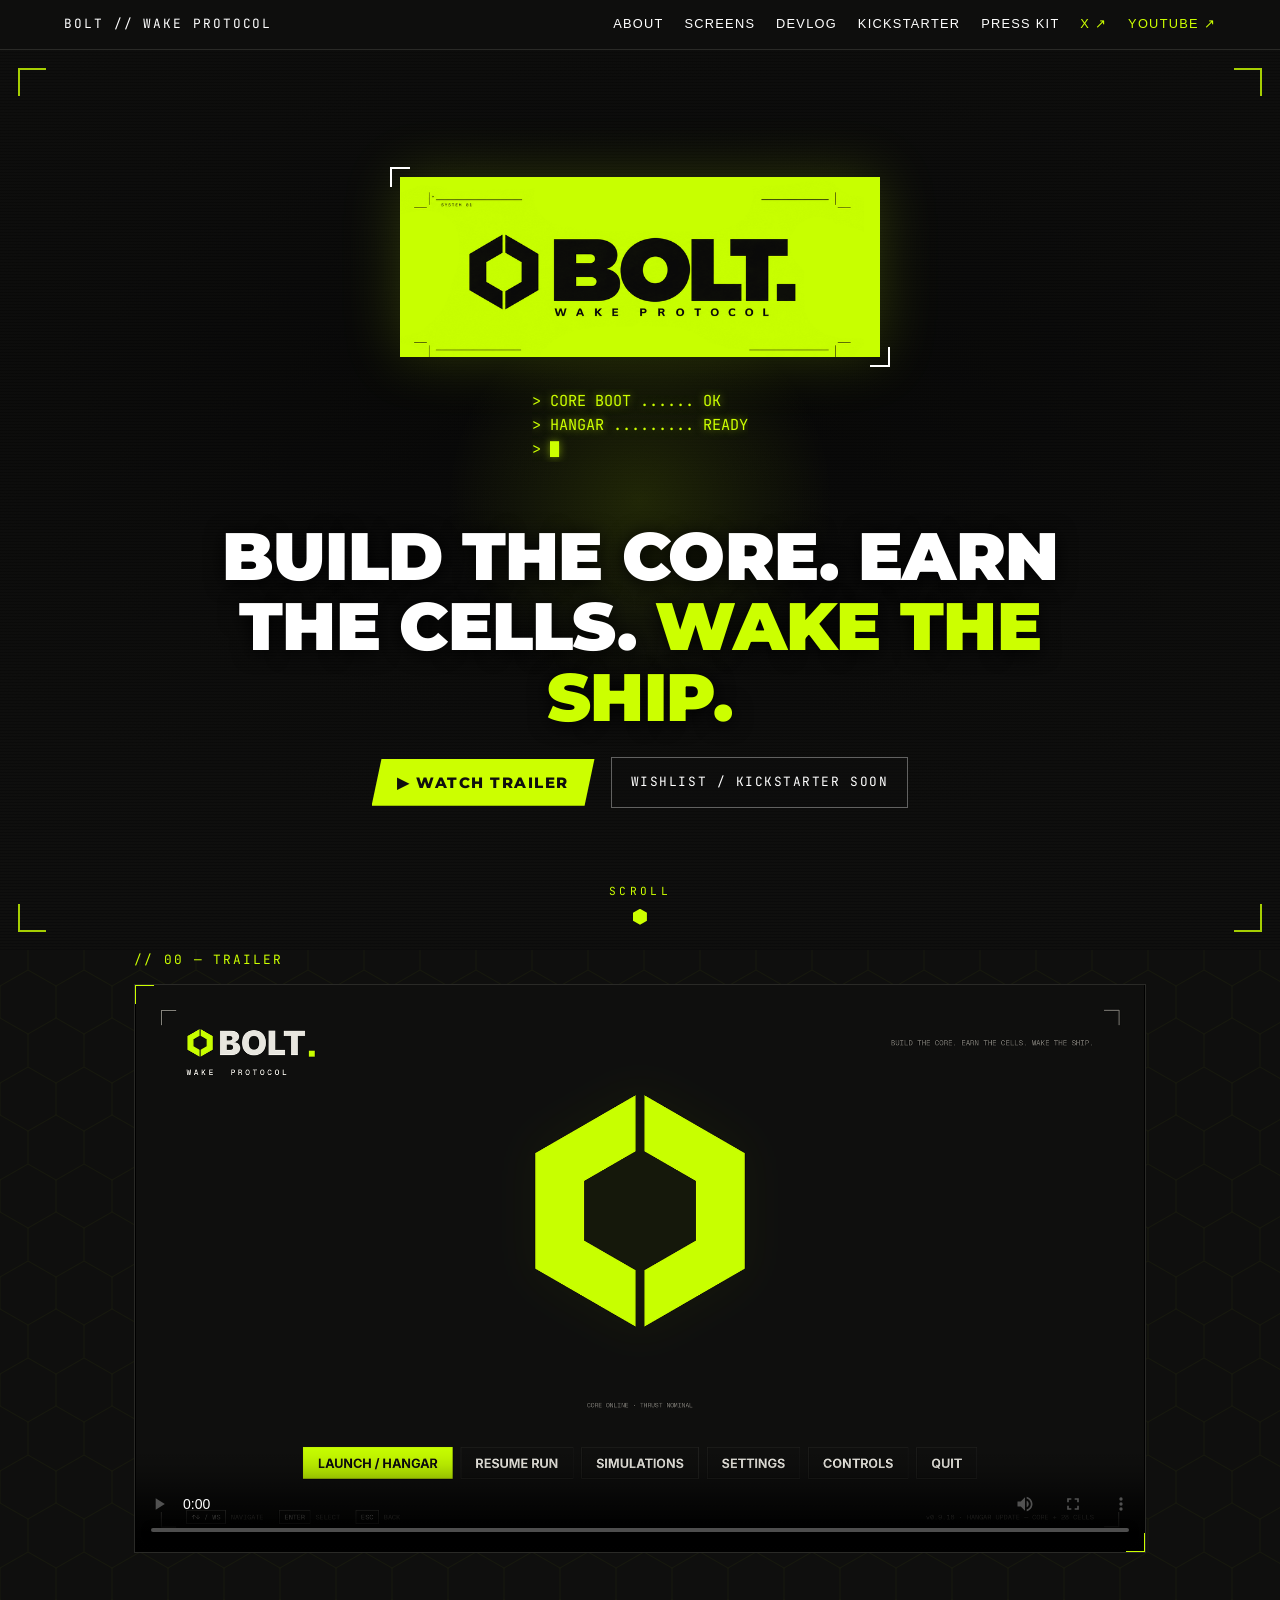
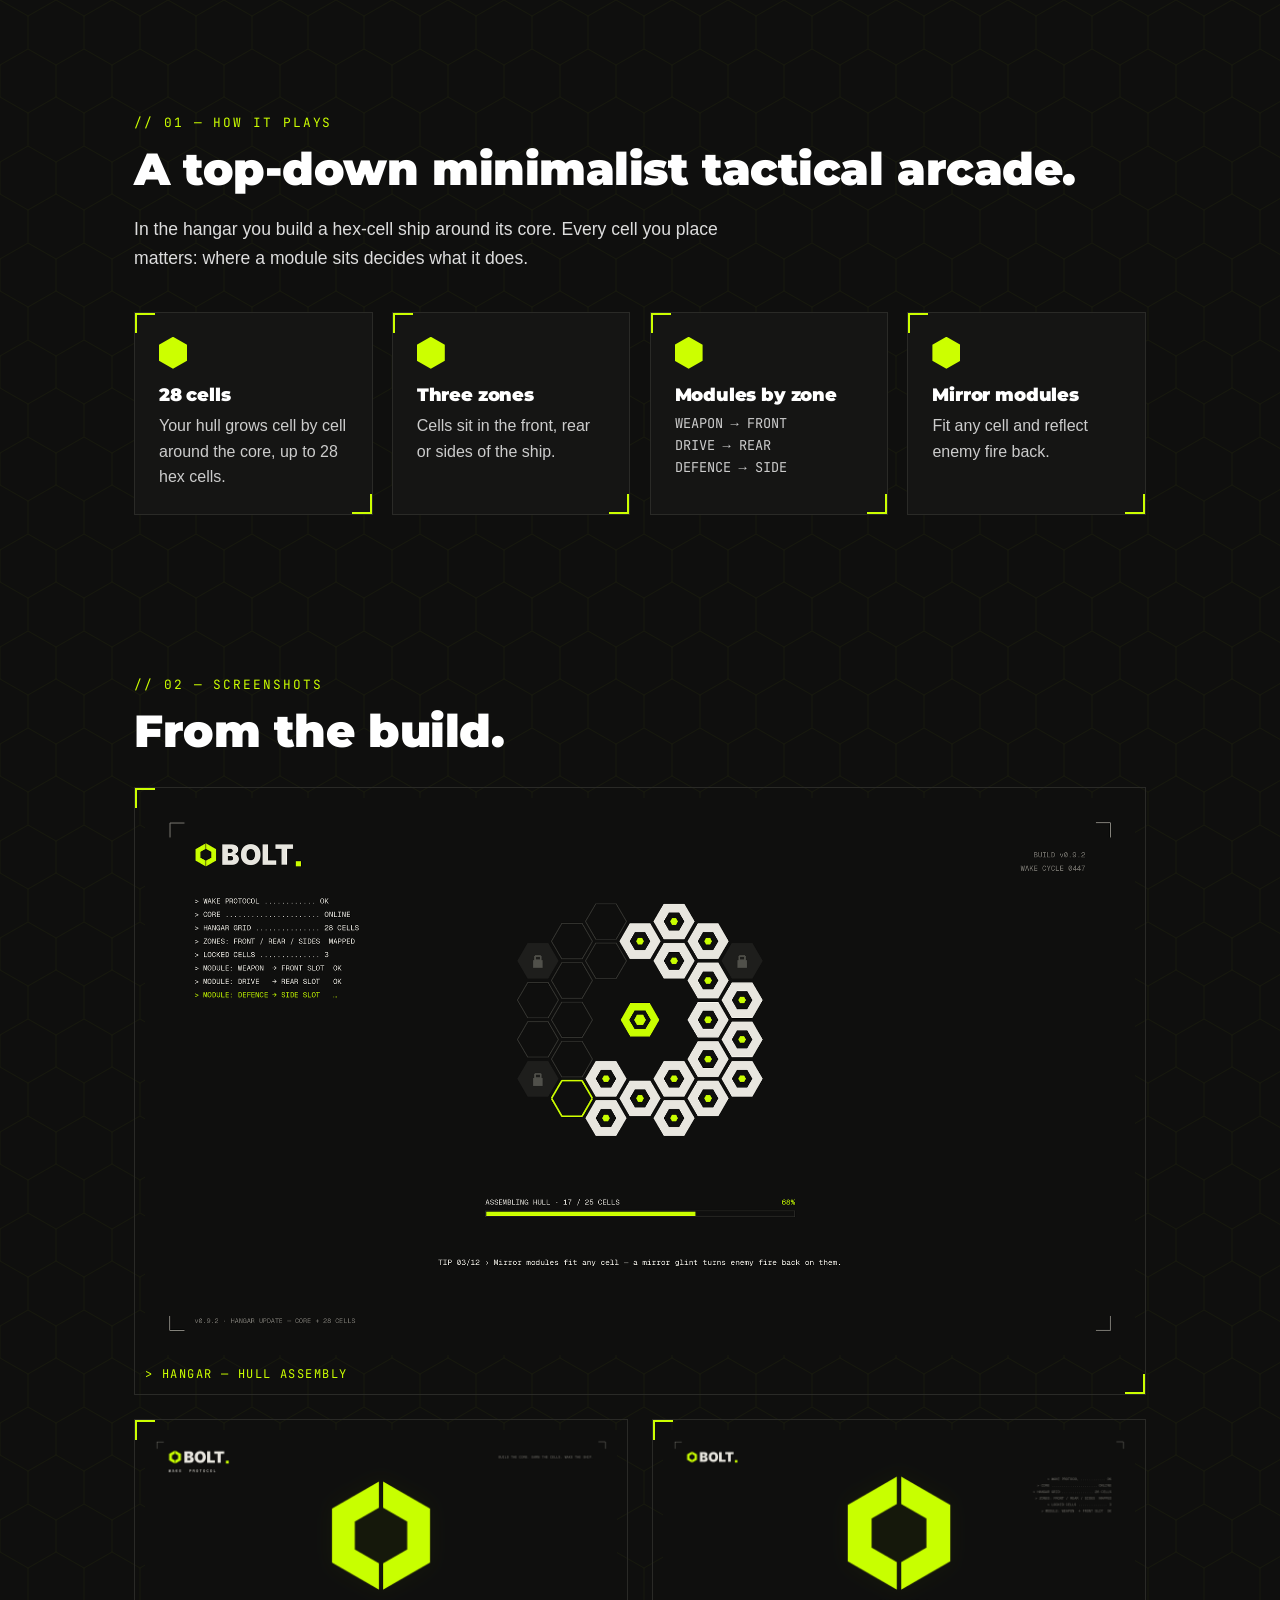
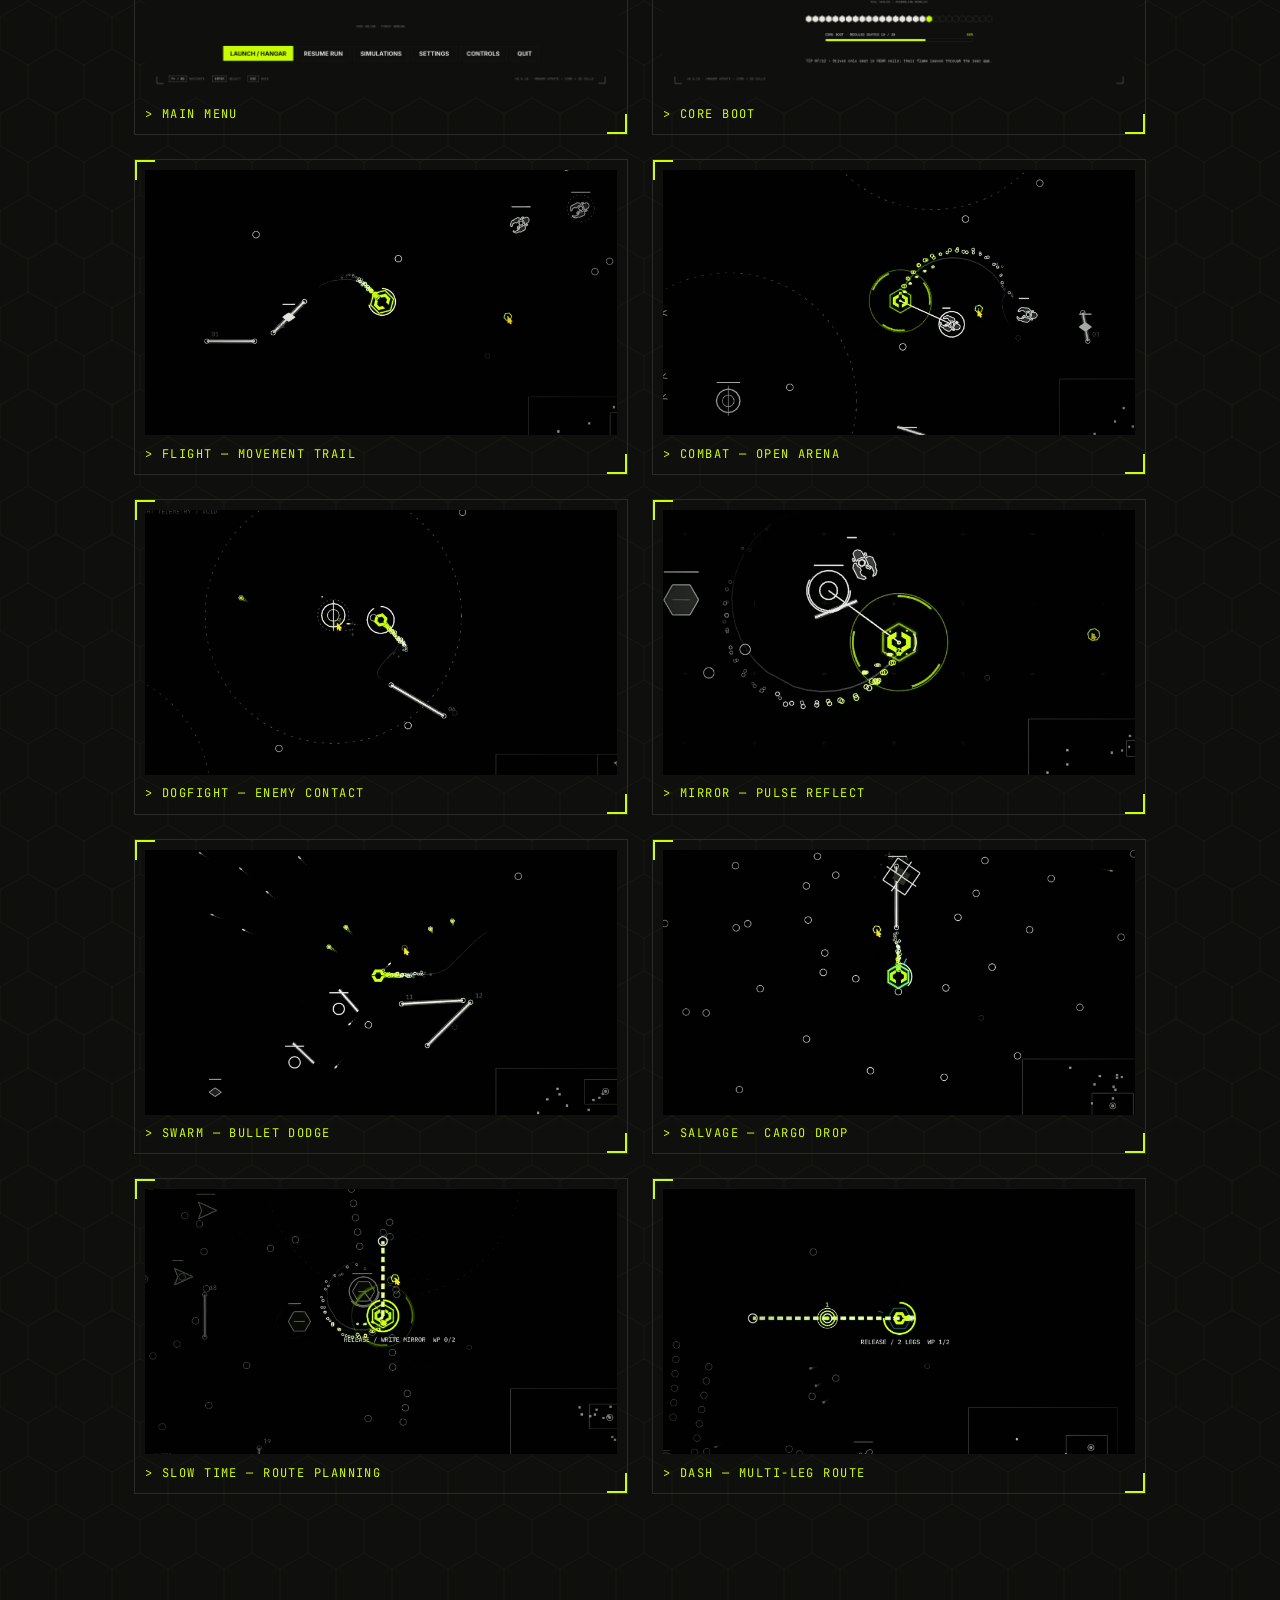
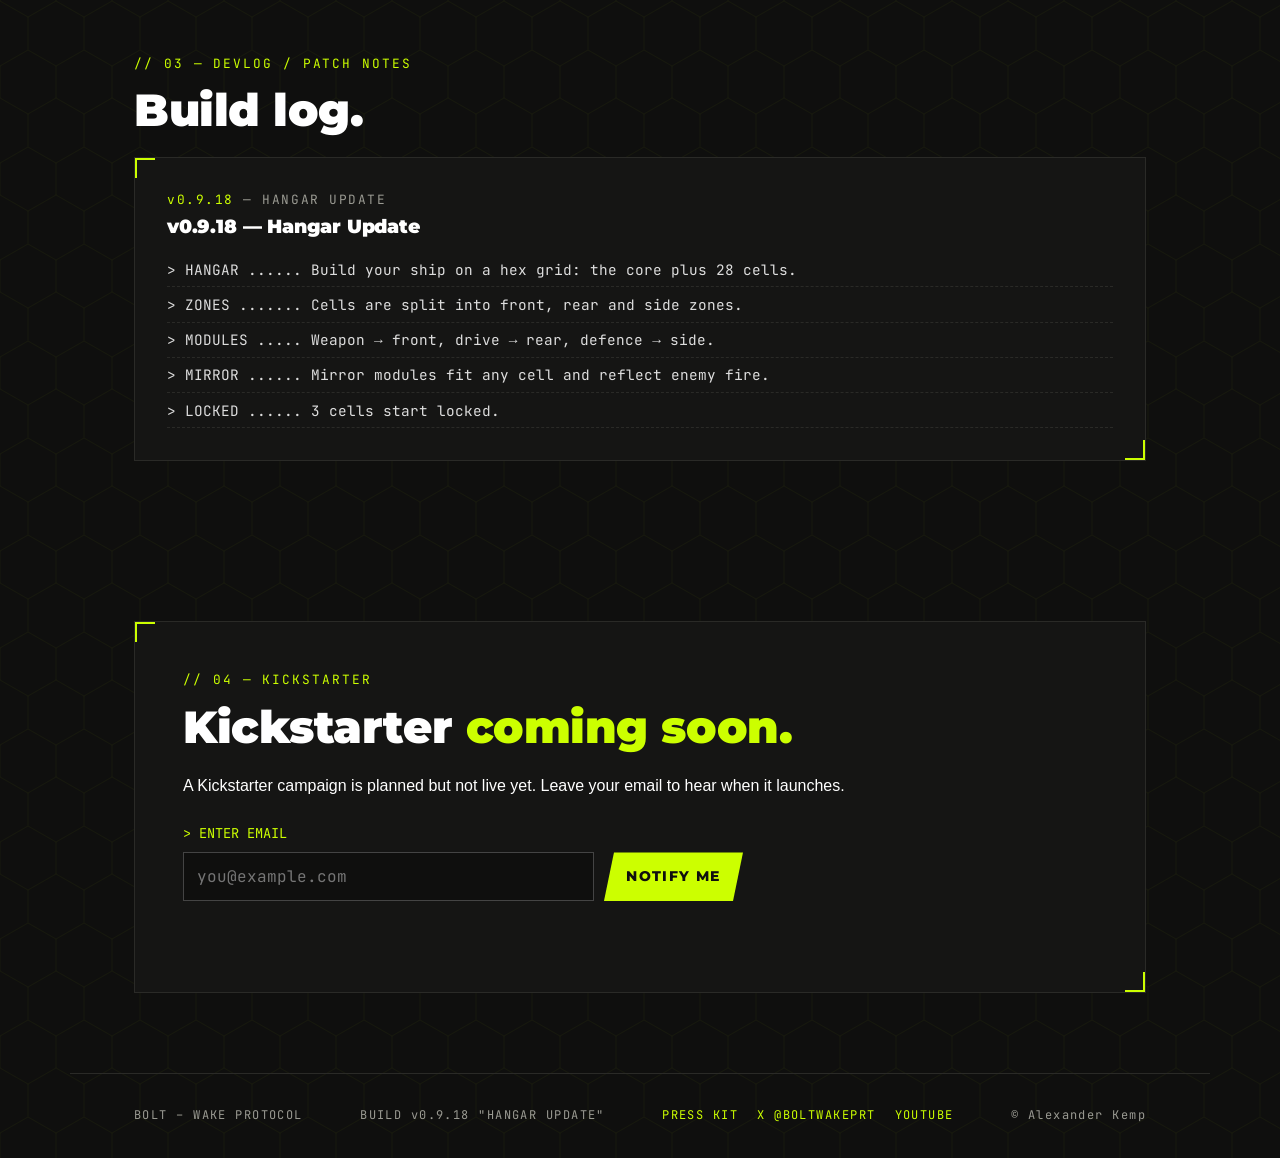
==== commit 0362f9f1: "Add files via upload" ====
--- a/index.html
+++ b/index.html
@@ -16,14 +16,29 @@
 <link rel="stylesheet" href="style.css">
 </head><body>
 <header class="nav"><a class="mono brand" href="index.html">BOLT // WAKE PROTOCOL</a><nav><a href="index.html#about">About</a><a href="index.html#gallery">Screens</a><a href="index.html#devlog">Devlog</a><a href="index.html#kickstarter">Kickstarter</a><a href="presskit.html">Press kit</a><a class="social" href="https://x.com/BOLTWAKEPRT" target="_blank" rel="noopener" aria-label="BOLT on X">X ↗</a><a class="social yt-link" href="#" target="_blank" rel="noopener" hidden>YouTube ↗</a></nav></header>
-<section class="hero">
- <div class="frame logo-frame"><img src="img/logo-crop.png" alt="BOLT – Wake Protocol logo"></div>
- <h1>BUILD THE CORE.<br>EARN THE CELLS.<br><span class="lime">WAKE THE SHIP.</span></h1>
- <pre class="mono term">&gt; CORE ........ ONLINE
-&gt; HANGAR ...... READY
-&gt; BUILD ....... v0.9.18 "HANGAR UPDATE"</pre>
- <a class="btn" href="#kickstarter">Kickstarter coming soon</a>
+<section class="hero vhero" id="top" aria-label="BOLT – Wake Protocol intro">
+ <div class="vh-media">
+  <video class="vh-video" autoplay muted loop playsinline preload="auto" poster="hero-poster.jpg" aria-hidden="true">
+   <source src="hero-loop.webm" type="video/webm"><source src="hero-loop.mp4" type="video/mp4">
+  </video>
+  <img class="vh-poster" src="hero-poster.jpg" alt="" aria-hidden="true">
+ </div>
+ <div class="vh-overlay" data-depth="8"></div><div class="vh-scan"></div>
+ <canvas class="vh-fx" aria-hidden="true"></canvas><div class="vh-reticle" aria-hidden="true"></div>
+ <span class="vh-corner tl"></span><span class="vh-corner tr"></span><span class="vh-corner bl"></span><span class="vh-corner br"></span>
+ <div class="vh-content">
+  <div class="frame logo-frame vh-logo" data-depth="18"><img src="img/logo-crop.png" alt="BOLT – Wake Protocol logo"></div>
+  <pre class="mono term vh-term" aria-label="Core boot sequence: core boot OK, hangar ready, wake protocol engaged">&gt; CORE BOOT ...... OK
+&gt; HANGAR ......... READY
+&gt; WAKE PROTOCOL .. ENGAGED</pre>
+  <h1 class="vh-tag">Build the core. Earn the cells. <span class="lime">Wake the ship.</span></h1>
+  <div class="vh-ctas"><button class="btn vh-watch" type="button">&#9654; Watch trailer</button><a class="btn-ghost mono" href="#kickstarter">Wishlist / Kickstarter soon</a></div>
+ </div>
+ <a class="vh-scroll mono" href="#trailer" aria-label="Scroll to content"><span>SCROLL</span><i></i></a>
 </section>
+<div class="vh-modal" role="dialog" aria-modal="true" aria-label="BOLT – Wake Protocol trailer" hidden>
+ <div class="vh-modal-box frame"><button class="vh-close mono" type="button" aria-label="Close trailer">ESC ✕</button><video controls playsinline preload="none" poster="img/menu.png"><source src="bolt-trailer-hq.mp4" type="video/mp4"></video></div>
+</div>
 <section id="trailer" class="wrap trailer-wrap">
  <p class="mono label">// 00 — TRAILER</p>
  <!-- Trailer source: self-hosted video is used when data-video is set (default trailer.mp4).
--- a/style.css
+++ b/style.css
@@ -74,3 +74,41 @@
 @media(max-width:900px){.pk-grid{grid-template-columns:1fr}}
 @media(max-width:600px){.nav nav{display:flex;gap:.2rem .9rem}.nav{flex-direction:column;align-items:flex-start;gap:.4rem;position:static}.facts dl{grid-template-columns:1fr;gap:.1rem}.facts dd{margin-bottom:.6rem}}
 .trailer video{width:100%;height:100%;display:block;background:#000;object-fit:contain}
+/* v3 video hero */
+.vhero{position:relative;min-height:100vh;min-height:100svh;overflow:hidden;padding:5rem 5vw 6rem;isolation:isolate;cursor:crosshair}
+.vh-media,.vh-overlay,.vh-scan,.vh-fx{position:absolute;inset:0}
+.vh-media{z-index:-3;background:#000}
+.vh-video,.vh-poster{width:100%;height:100%;object-fit:cover;display:block}
+.vh-poster{position:absolute;inset:0;display:none}
+.vh-overlay{z-index:-2;inset:-20px;background:radial-gradient(ellipse at 50% 45%,rgba(15,15,14,.35) 0,rgba(15,15,14,.75) 60%,rgba(15,15,14,.95) 100%),linear-gradient(180deg,rgba(15,15,14,.6) 0,rgba(15,15,14,.15) 35%,rgba(15,15,14,.92) 92%,#0f0f0e 100%)}
+.vh-scan{z-index:-1;pointer-events:none;background:repeating-linear-gradient(0deg,rgba(0,0,0,.28) 0 1px,transparent 1px 3px);mix-blend-mode:multiply}
+.vh-fx{z-index:1;pointer-events:none;width:100%;height:100%}
+.vh-content{position:relative;z-index:2;display:flex;flex-direction:column;align-items:center;max-width:900px}
+.vh-logo{max-width:480px;transition:transform .25s ease-out;box-shadow:0 0 60px rgba(204,255,0,.18)}
+.vh-overlay{transition:transform .35s ease-out}
+.vh-term{margin:2rem 0 1.2rem;min-height:4.8em;text-shadow:0 0 8px rgba(204,255,0,.5)}
+.vh-term.typing:after{content:"\2588";animation:vhblink 1s steps(1) infinite}
+.vh-tag{font-size:clamp(1.6rem,4.6vw,3.4rem);margin:0 0 1.8rem;text-transform:uppercase;text-shadow:0 2px 20px #000}
+.vh-ctas{display:flex;gap:1rem;flex-wrap:wrap;justify-content:center;align-items:center}
+.vh-watch{font-size:.95rem;padding:1rem 1.6rem;box-shadow:0 0 0 rgba(204,255,0,0);animation:vhpulse 2.4s ease-in-out infinite}
+.btn-ghost{color:var(--fg);text-decoration:none;font-size:.8rem;letter-spacing:.12em;text-transform:uppercase;padding:.9rem 1.2rem;border:1px solid rgba(255,255,255,.35);background:rgba(15,15,14,.5)}
+.btn-ghost:hover{border-color:var(--lime);color:var(--lime)}
+.vh-corner{position:absolute;z-index:2;width:28px;height:28px;border:2px solid var(--lime);opacity:.8;pointer-events:none}
+.vh-corner.tl{top:18px;left:18px;border-right:0;border-bottom:0}.vh-corner.tr{top:18px;right:18px;border-left:0;border-bottom:0}
+.vh-corner.bl{bottom:18px;left:18px;border-right:0;border-top:0}.vh-corner.br{bottom:18px;right:18px;border-left:0;border-top:0}
+.vh-scroll{position:absolute;z-index:2;bottom:1.6rem;left:50%;transform:translateX(-50%);display:flex;flex-direction:column;align-items:center;gap:.5rem;color:var(--lime);font-size:.7rem;letter-spacing:.3em;text-decoration:none}
+.vh-scroll i{width:14px;height:16px;background:var(--lime);clip-path:polygon(50% 0,100% 25%,100% 75%,50% 100%,0 75%,0 25%);animation:vhbob 1.6s ease-in-out infinite}
+.vh-reticle{position:absolute;z-index:1;left:0;top:0;width:44px;height:50px;margin:-25px 0 0 -22px;pointer-events:none;opacity:0;transition:opacity .2s;
+ background:radial-gradient(circle,rgba(204,255,0,.35) 0 2px,transparent 3px),url("data:image/svg+xml,%3Csvg xmlns='http://www.w3.org/2000/svg' viewBox='0 0 44 50'%3E%3Cpath d='M22 1L43 13v24L22 49 1 37V13z' fill='none' stroke='%23CCFF00' stroke-width='1.5'/%3E%3C/svg%3E") center/contain no-repeat;filter:drop-shadow(0 0 10px rgba(204,255,0,.7))}
+.vhero.has-reticle .vh-reticle{opacity:1}
+.vhero:before{content:"";position:absolute;z-index:0;width:420px;height:420px;left:var(--mx,50%);top:var(--my,50%);transform:translate(-50%,-50%);background:radial-gradient(circle,rgba(204,255,0,.12),transparent 65%);pointer-events:none}
+.vh-modal{position:fixed;inset:0;z-index:50;background:rgba(5,5,5,.92);display:flex;align-items:center;justify-content:center;padding:4vw}
+.vh-modal-box{width:min(1280px,100%);aspect-ratio:16/9;padding:0;background:#000;border:1px solid var(--line)}
+.vh-modal-box:before,.vh-modal-box:after{margin:-8px;z-index:2}
+.vh-modal video{width:100%;height:100%;display:block;background:#000}
+.vh-close{position:absolute;top:-2.6rem;right:0;background:none;border:1px solid var(--lime);color:var(--lime);padding:.4rem .8rem;cursor:pointer;font-size:.75rem;letter-spacing:.12em}
+@keyframes vhblink{50%{opacity:0}}
+@keyframes vhbob{0%,100%{transform:translateY(0);opacity:.5}50%{transform:translateY(8px);opacity:1}}
+@keyframes vhpulse{50%{box-shadow:0 0 28px rgba(204,255,0,.45)}}
+@media(max-width:600px){.vhero{padding:3rem 6vw 5.5rem;cursor:auto}.vh-logo{max-width:82vw}.vh-ctas{flex-direction:column;width:100%}.vh-ctas>*{width:100%;text-align:center}.vh-corner{width:18px;height:18px}.vhero:before{display:none}}
+@media(prefers-reduced-motion:reduce){.vh-video{display:none}.vh-poster{display:block}.vh-watch,.vh-scroll i,.vh-term.typing:after{animation:none}.vh-logo,.vh-overlay{transition:none;transform:none!important}}
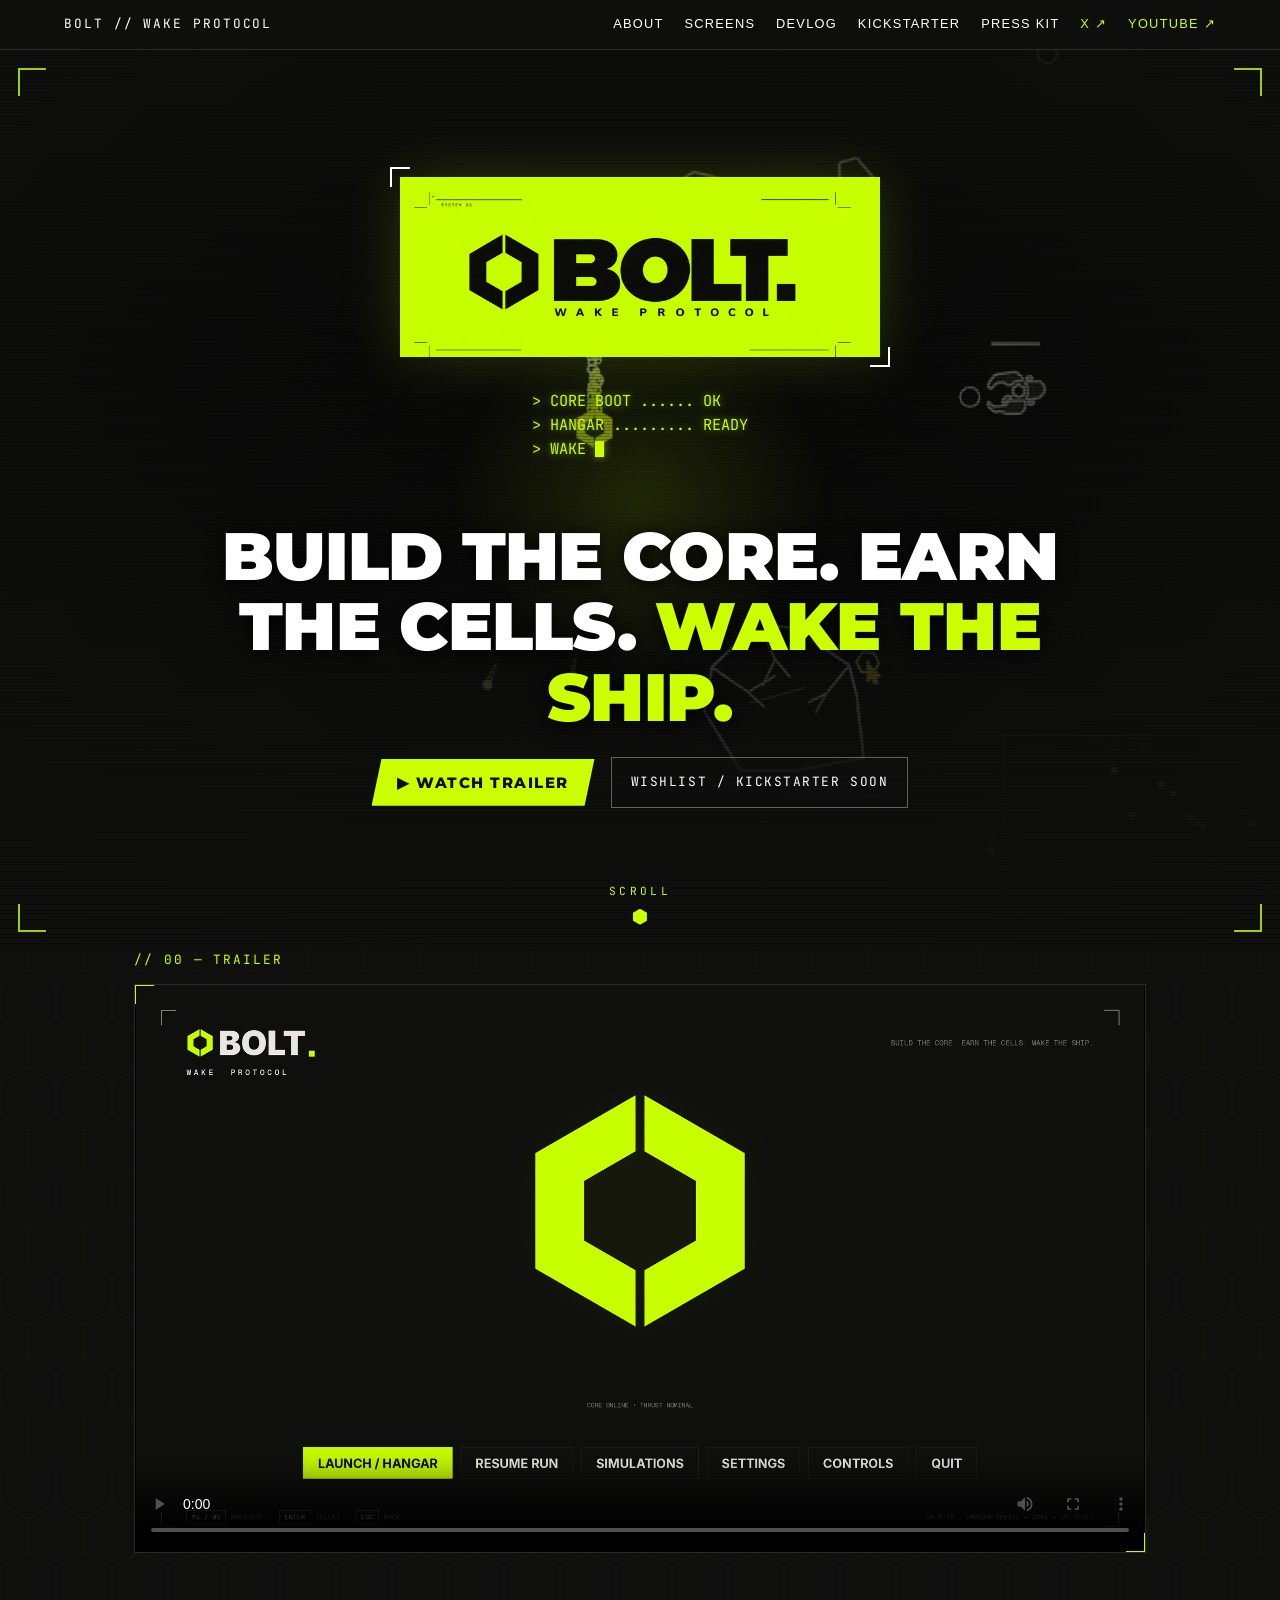
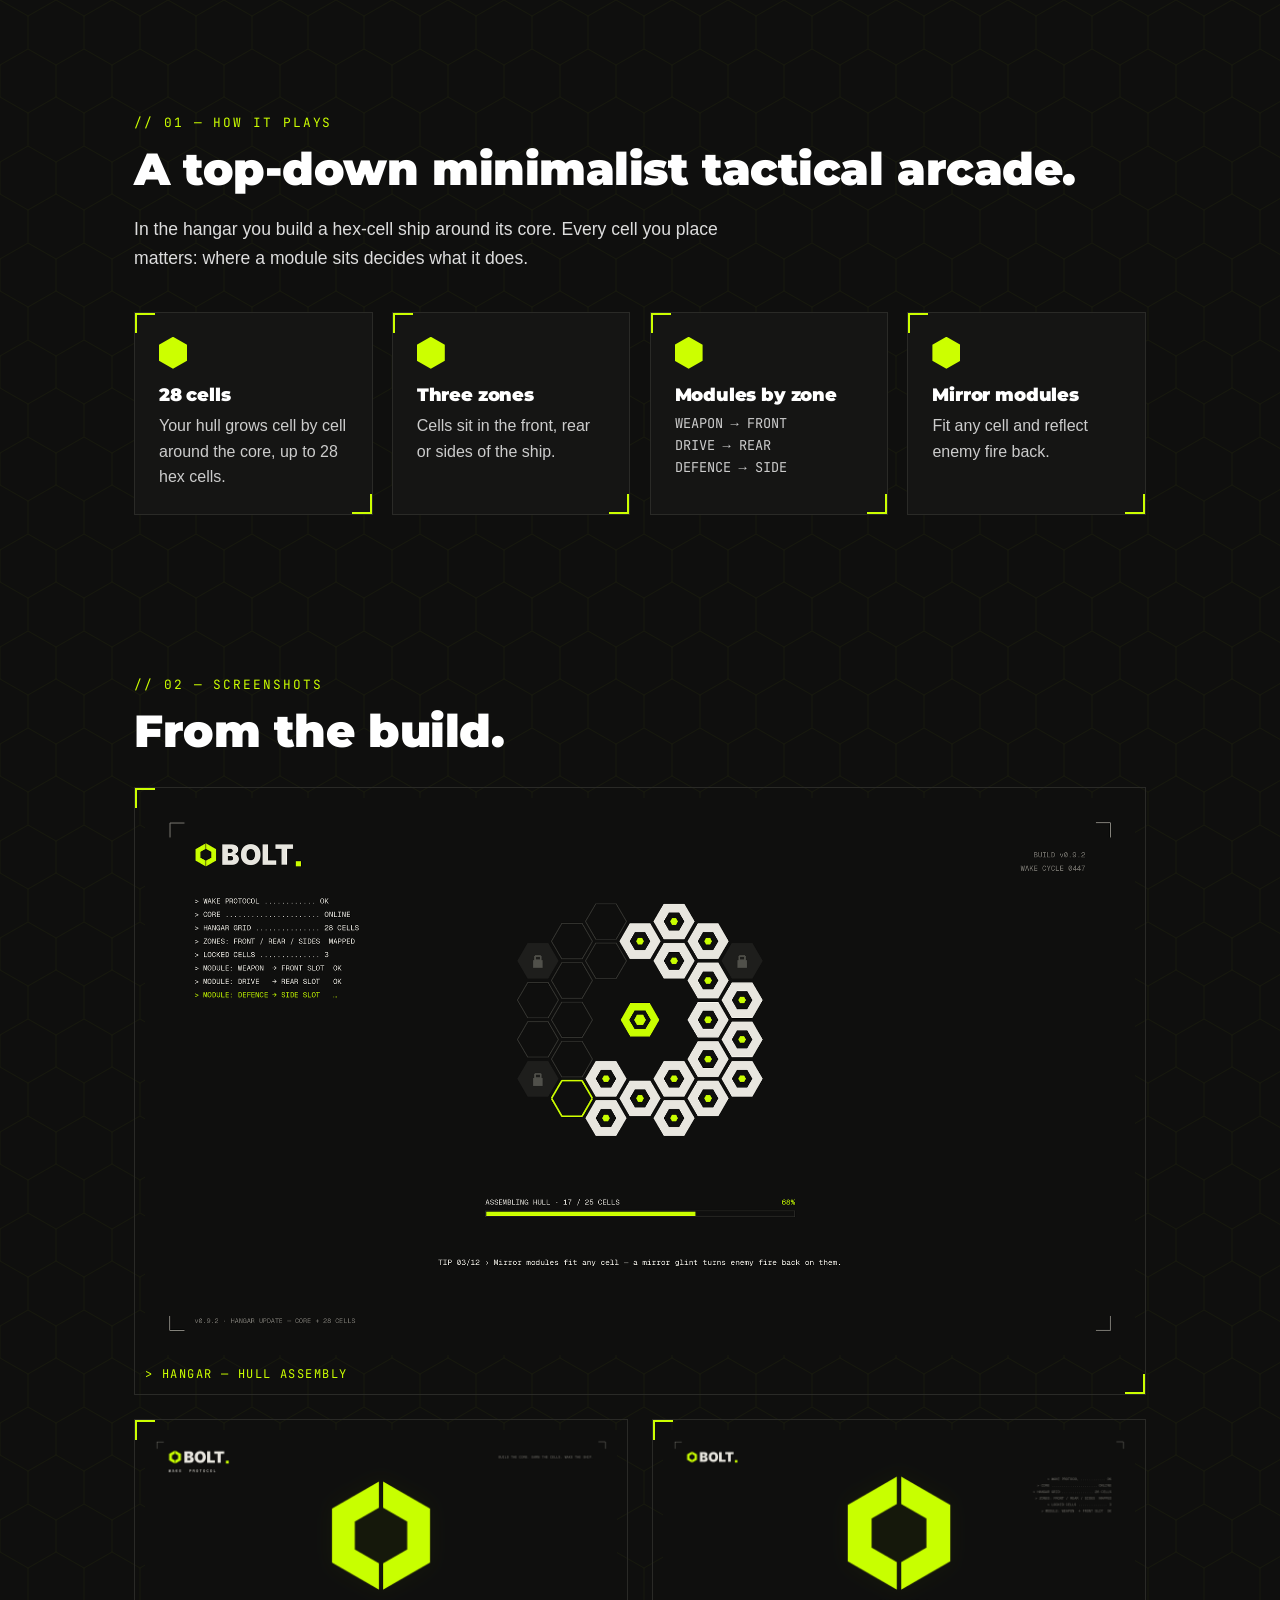
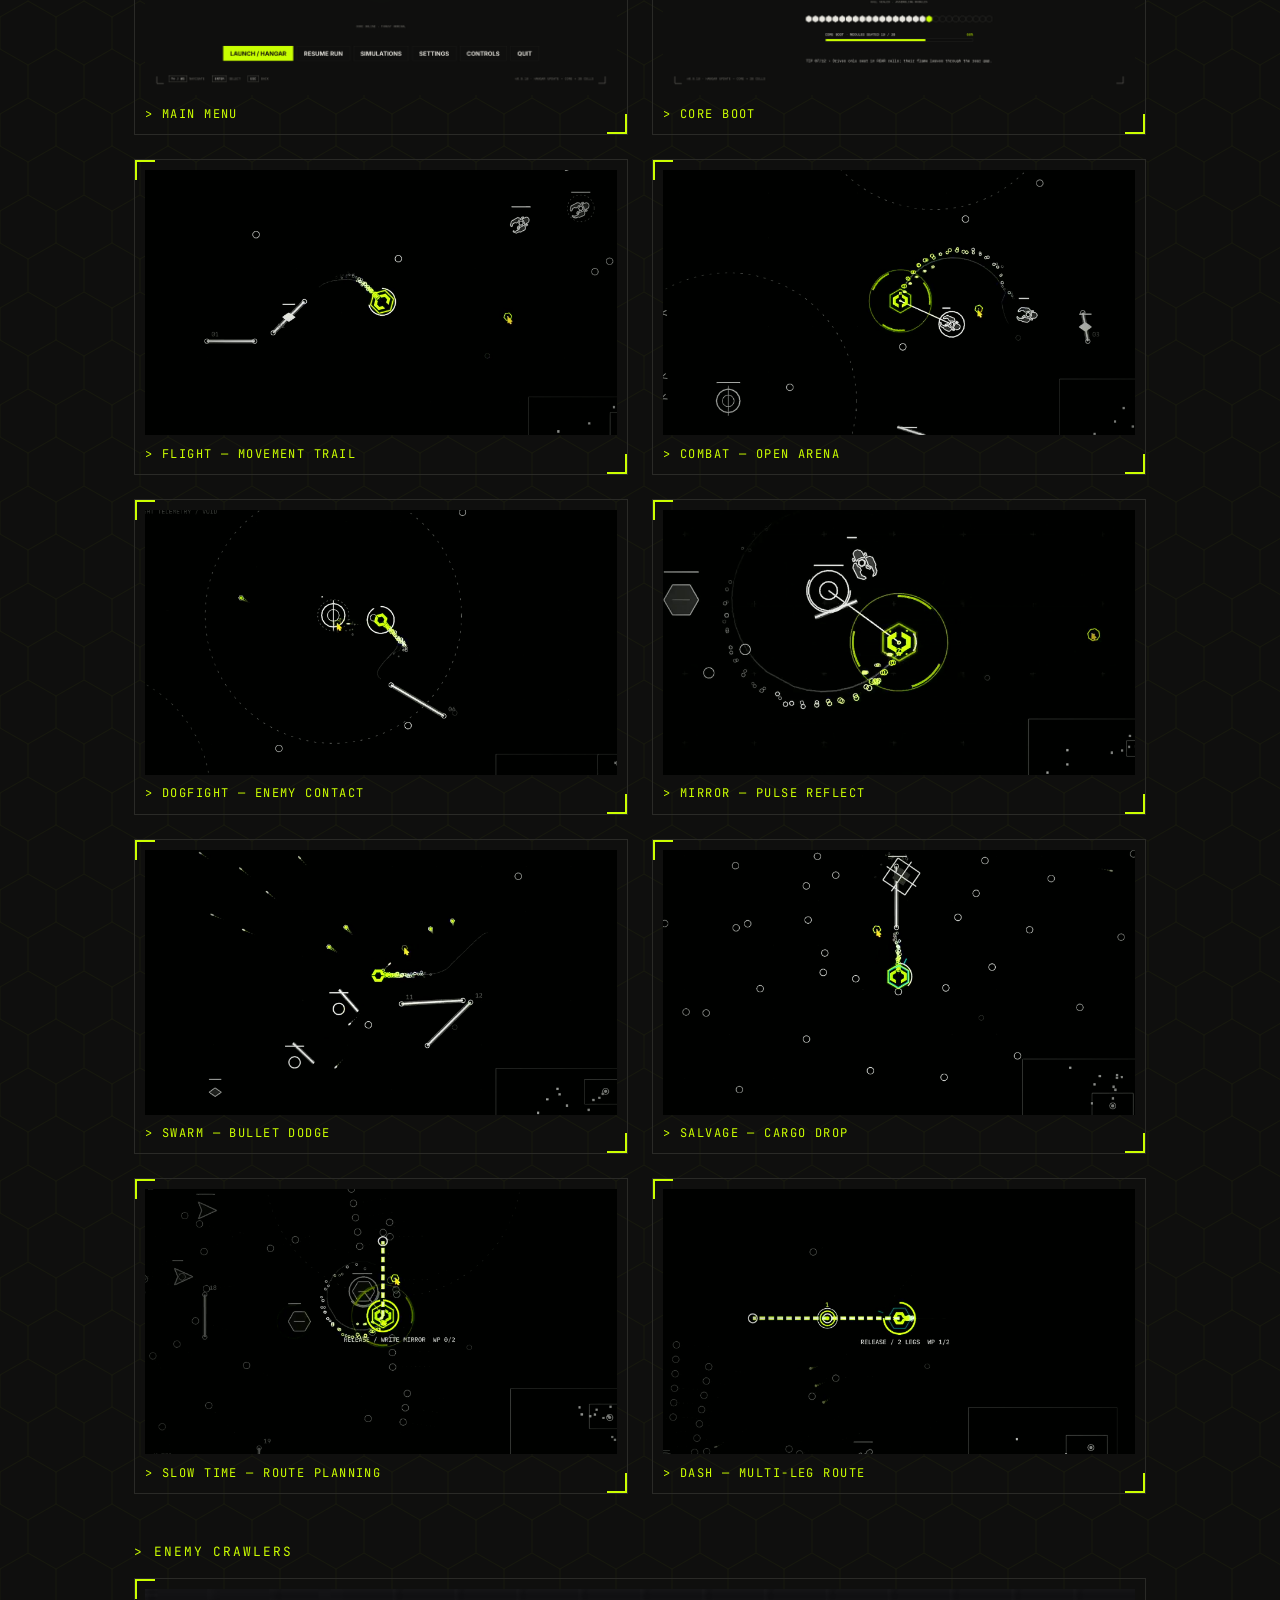
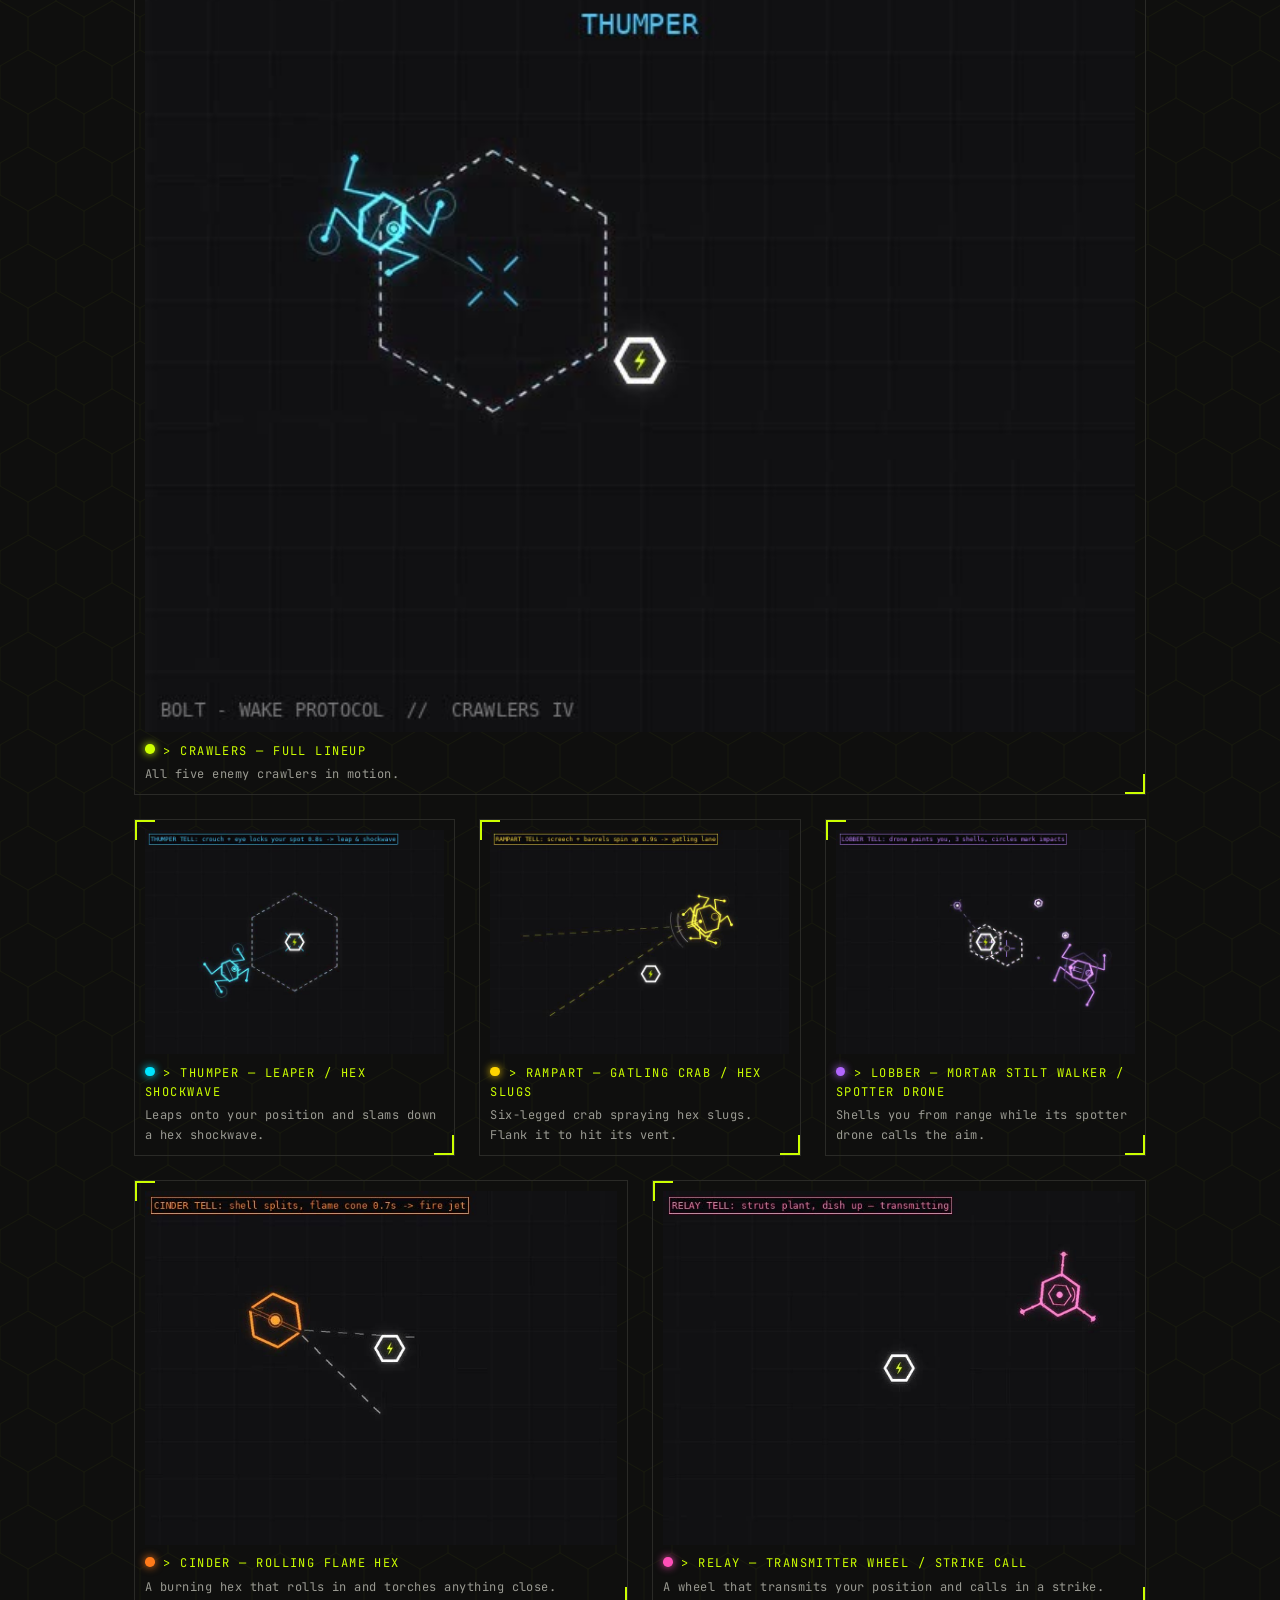
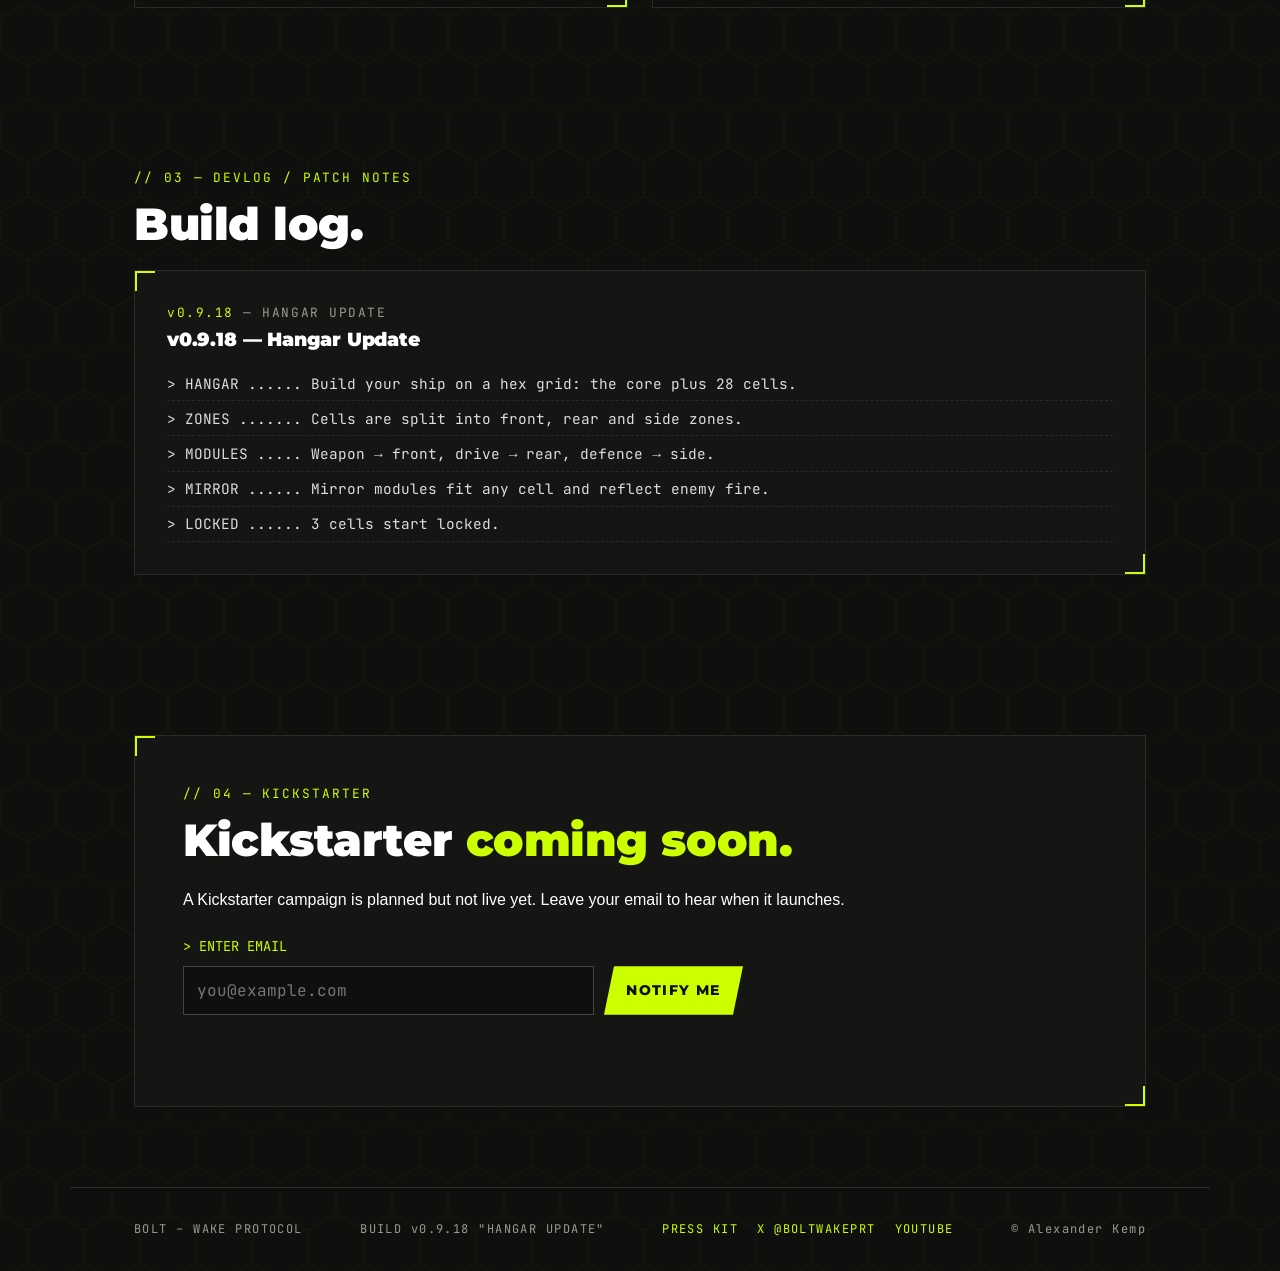
==== commit 6a756f5c: "Add files via upload" ====
--- a/index.html
+++ b/index.html
@@ -73,6 +73,51 @@
   <figure class="frame"><img src="shot7.jpg" alt="Slow Time — Route Planning" loading="lazy"><figcaption class="mono">&gt; SLOW TIME — ROUTE PLANNING</figcaption></figure>
   <figure class="frame"><img src="shot8.jpg" alt="Dash — Multi-Leg Route" loading="lazy"><figcaption class="mono">&gt; DASH — MULTI-LEG ROUTE</figcaption></figure>
  </div>
+ <p class="mono label crawler-label">&gt; ENEMY CRAWLERS</p>
+ <div class="gallery crawlers">
+  <figure class="frame crawler wide">
+   <video class="cvid" autoplay muted loop playsinline preload="metadata" poster="crawler-showcase.jpg" aria-label="All five enemy crawlers in motion.">
+    <source src="crawler-showcase.mp4" type="video/mp4">
+    <img src="crawler-showcase.gif" alt="All five enemy crawlers in motion." loading="lazy">
+   </video>
+   <figcaption class="mono"><i class="cdot"></i>&gt; CRAWLERS — FULL LINEUP<span class="cdesc">All five enemy crawlers in motion.</span></figcaption>
+  </figure>
+  <figure class="frame crawler">
+   <video class="cvid" autoplay muted loop playsinline preload="metadata" poster="crawler-thumper.jpg" aria-label="Leaps onto your position and slams down a hex shockwave.">
+    <source src="crawler-thumper.mp4" type="video/mp4">
+    <img src="crawler-thumper.gif" alt="Leaps onto your position and slams down a hex shockwave." loading="lazy">
+   </video>
+   <figcaption class="mono"><i class="cdot" style="--c:#00E5FF"></i>&gt; THUMPER — LEAPER / HEX SHOCKWAVE<span class="cdesc">Leaps onto your position and slams down a hex shockwave.</span></figcaption>
+  </figure>
+  <figure class="frame crawler">
+   <video class="cvid" autoplay muted loop playsinline preload="metadata" poster="crawler-rampart.jpg" aria-label="Six-legged crab spraying hex slugs. Flank it to hit its vent.">
+    <source src="crawler-rampart.mp4" type="video/mp4">
+    <img src="crawler-rampart.gif" alt="Six-legged crab spraying hex slugs. Flank it to hit its vent." loading="lazy">
+   </video>
+   <figcaption class="mono"><i class="cdot" style="--c:#FFD400"></i>&gt; RAMPART — GATLING CRAB / HEX SLUGS<span class="cdesc">Six-legged crab spraying hex slugs. Flank it to hit its vent.</span></figcaption>
+  </figure>
+  <figure class="frame crawler">
+   <video class="cvid" autoplay muted loop playsinline preload="metadata" poster="crawler-lobber.jpg" aria-label="Shells you from range while its spotter drone calls the aim.">
+    <source src="crawler-lobber.mp4" type="video/mp4">
+    <img src="crawler-lobber.gif" alt="Shells you from range while its spotter drone calls the aim." loading="lazy">
+   </video>
+   <figcaption class="mono"><i class="cdot" style="--c:#B266FF"></i>&gt; LOBBER — MORTAR STILT WALKER / SPOTTER DRONE<span class="cdesc">Shells you from range while its spotter drone calls the aim.</span></figcaption>
+  </figure>
+  <figure class="frame crawler">
+   <video class="cvid" autoplay muted loop playsinline preload="metadata" poster="crawler-cinder.jpg" aria-label="A burning hex that rolls in and torches anything close.">
+    <source src="crawler-cinder.mp4" type="video/mp4">
+    <img src="crawler-cinder.gif" alt="A burning hex that rolls in and torches anything close." loading="lazy">
+   </video>
+   <figcaption class="mono"><i class="cdot" style="--c:#FF7A1A"></i>&gt; CINDER — ROLLING FLAME HEX<span class="cdesc">A burning hex that rolls in and torches anything close.</span></figcaption>
+  </figure>
+  <figure class="frame crawler">
+   <video class="cvid" autoplay muted loop playsinline preload="metadata" poster="crawler-relay.jpg" aria-label="A wheel that transmits your position and calls in a strike.">
+    <source src="crawler-relay.mp4" type="video/mp4">
+    <img src="crawler-relay.gif" alt="A wheel that transmits your position and calls in a strike." loading="lazy">
+   </video>
+   <figcaption class="mono"><i class="cdot" style="--c:#FF4FB8"></i>&gt; RELAY — TRANSMITTER WHEEL / STRIKE CALL<span class="cdesc">A wheel that transmits your position and calls in a strike.</span></figcaption>
+  </figure>
+ </div>
 </section>
 <section id="devlog" class="wrap">
  <p class="mono label">// 03 — DEVLOG / PATCH NOTES</p><h2>Build log.</h2>
--- a/style.css
+++ b/style.css
@@ -112,3 +112,14 @@
 @keyframes vhpulse{50%{box-shadow:0 0 28px rgba(204,255,0,.45)}}
 @media(max-width:600px){.vhero{padding:3rem 6vw 5.5rem;cursor:auto}.vh-logo{max-width:82vw}.vh-ctas{flex-direction:column;width:100%}.vh-ctas>*{width:100%;text-align:center}.vh-corner{width:18px;height:18px}.vhero:before{display:none}}
 @media(prefers-reduced-motion:reduce){.vh-video{display:none}.vh-poster{display:block}.vh-watch,.vh-scroll i,.vh-term.typing:after{animation:none}.vh-logo,.vh-overlay{transition:none;transform:none!important}}
+/* Enemy crawlers */
+.crawler-label{margin-top:3rem}
+.crawlers{margin-top:1rem}
+.crawler video,.crawler video img{display:block;width:100%;height:auto;aspect-ratio:4/3;background:#000;object-fit:cover}
+.crawler.wide video{aspect-ratio:auto}
+.cdot{display:inline-block;width:.6rem;height:.6rem;border-radius:50%;background:var(--c,var(--lime));box-shadow:0 0 8px var(--c,var(--lime));margin-right:.55rem;vertical-align:.05em}
+.cdesc{display:block;color:var(--dim);letter-spacing:.04em;text-transform:none;margin-top:.25rem}
+.crawlers{grid-template-columns:repeat(6,1fr)}.crawlers .crawler{grid-column:span 2}.crawlers .crawler.wide{grid-column:1/-1}
+.crawlers .crawler:nth-child(5),.crawlers .crawler:nth-child(6){grid-column:span 3}
+@media(max-width:900px){.crawlers{grid-template-columns:1fr 1fr}.crawlers .crawler,.crawlers .crawler:nth-child(n){grid-column:auto}.crawlers .crawler.wide,.crawlers .crawler:nth-child(6){grid-column:1/-1}}
+@media(max-width:600px){.crawlers{grid-template-columns:1fr}.crawlers .crawler:nth-child(n){grid-column:auto}}
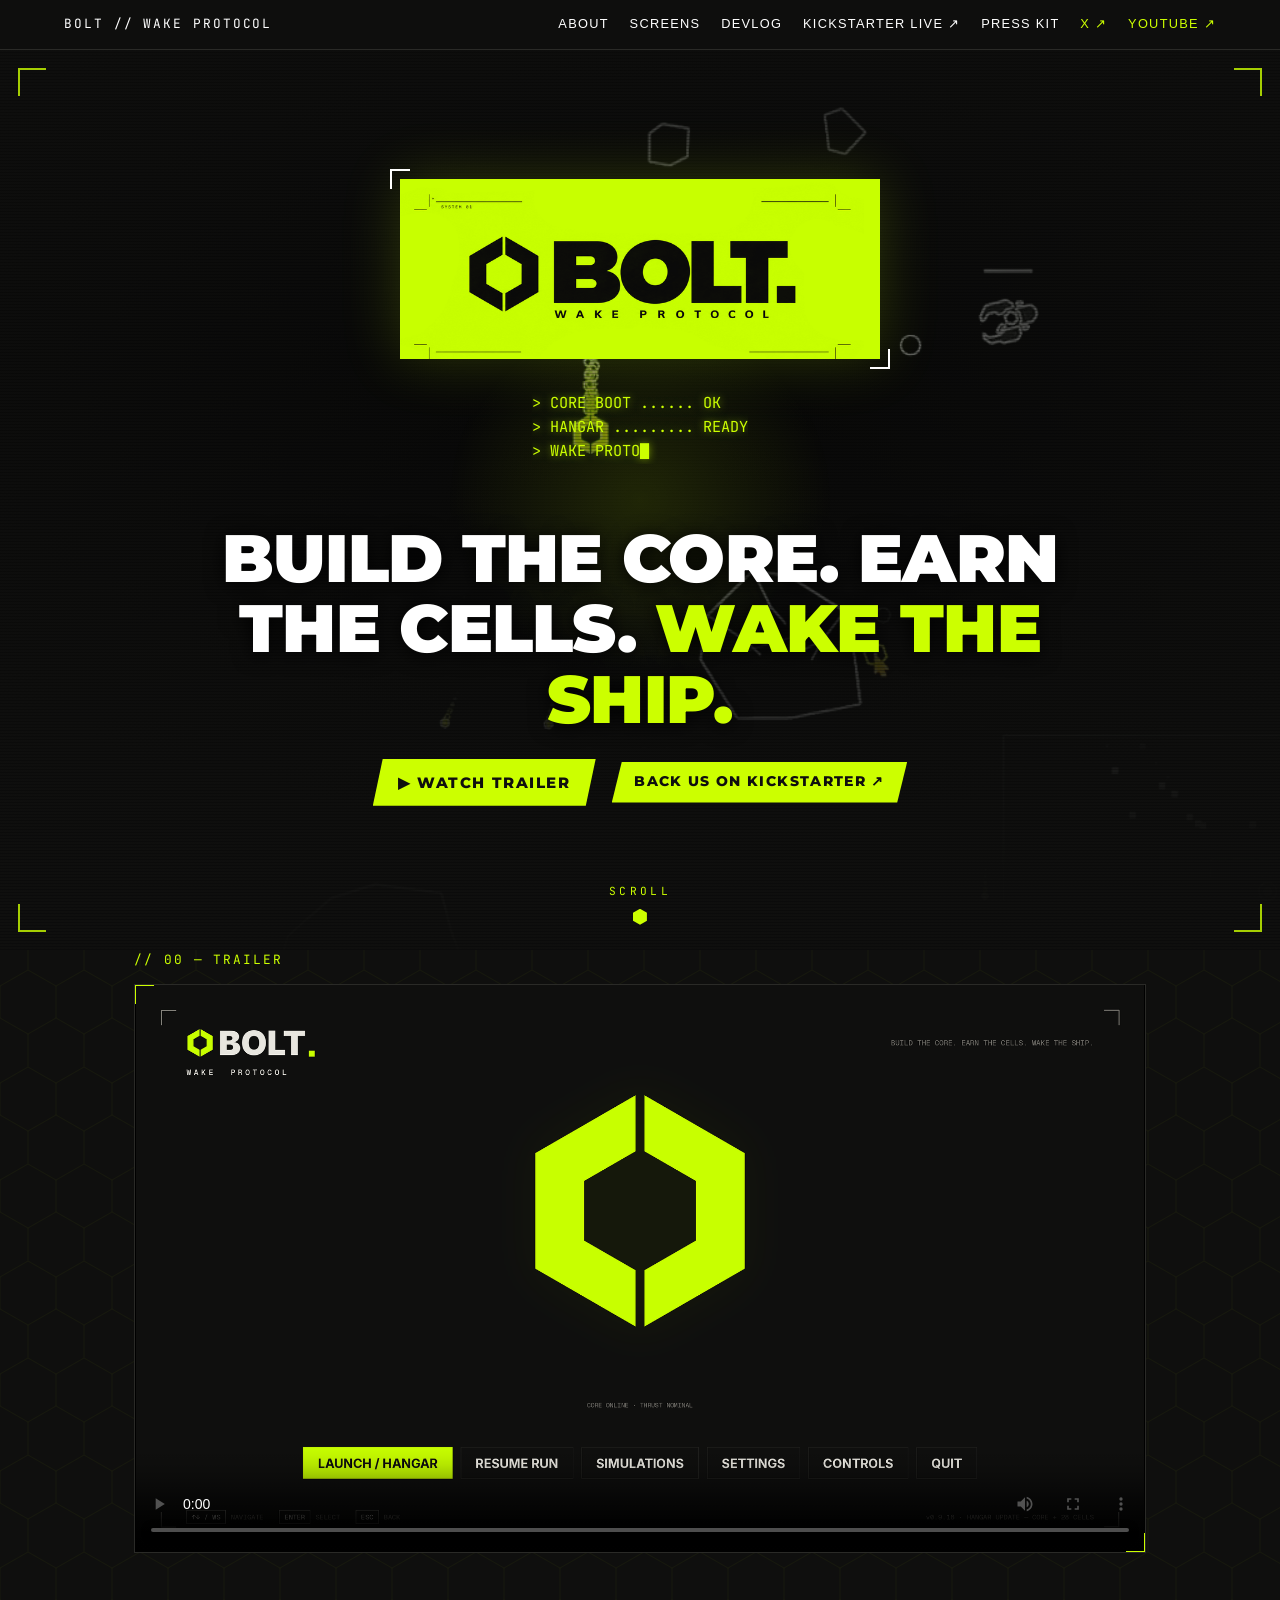
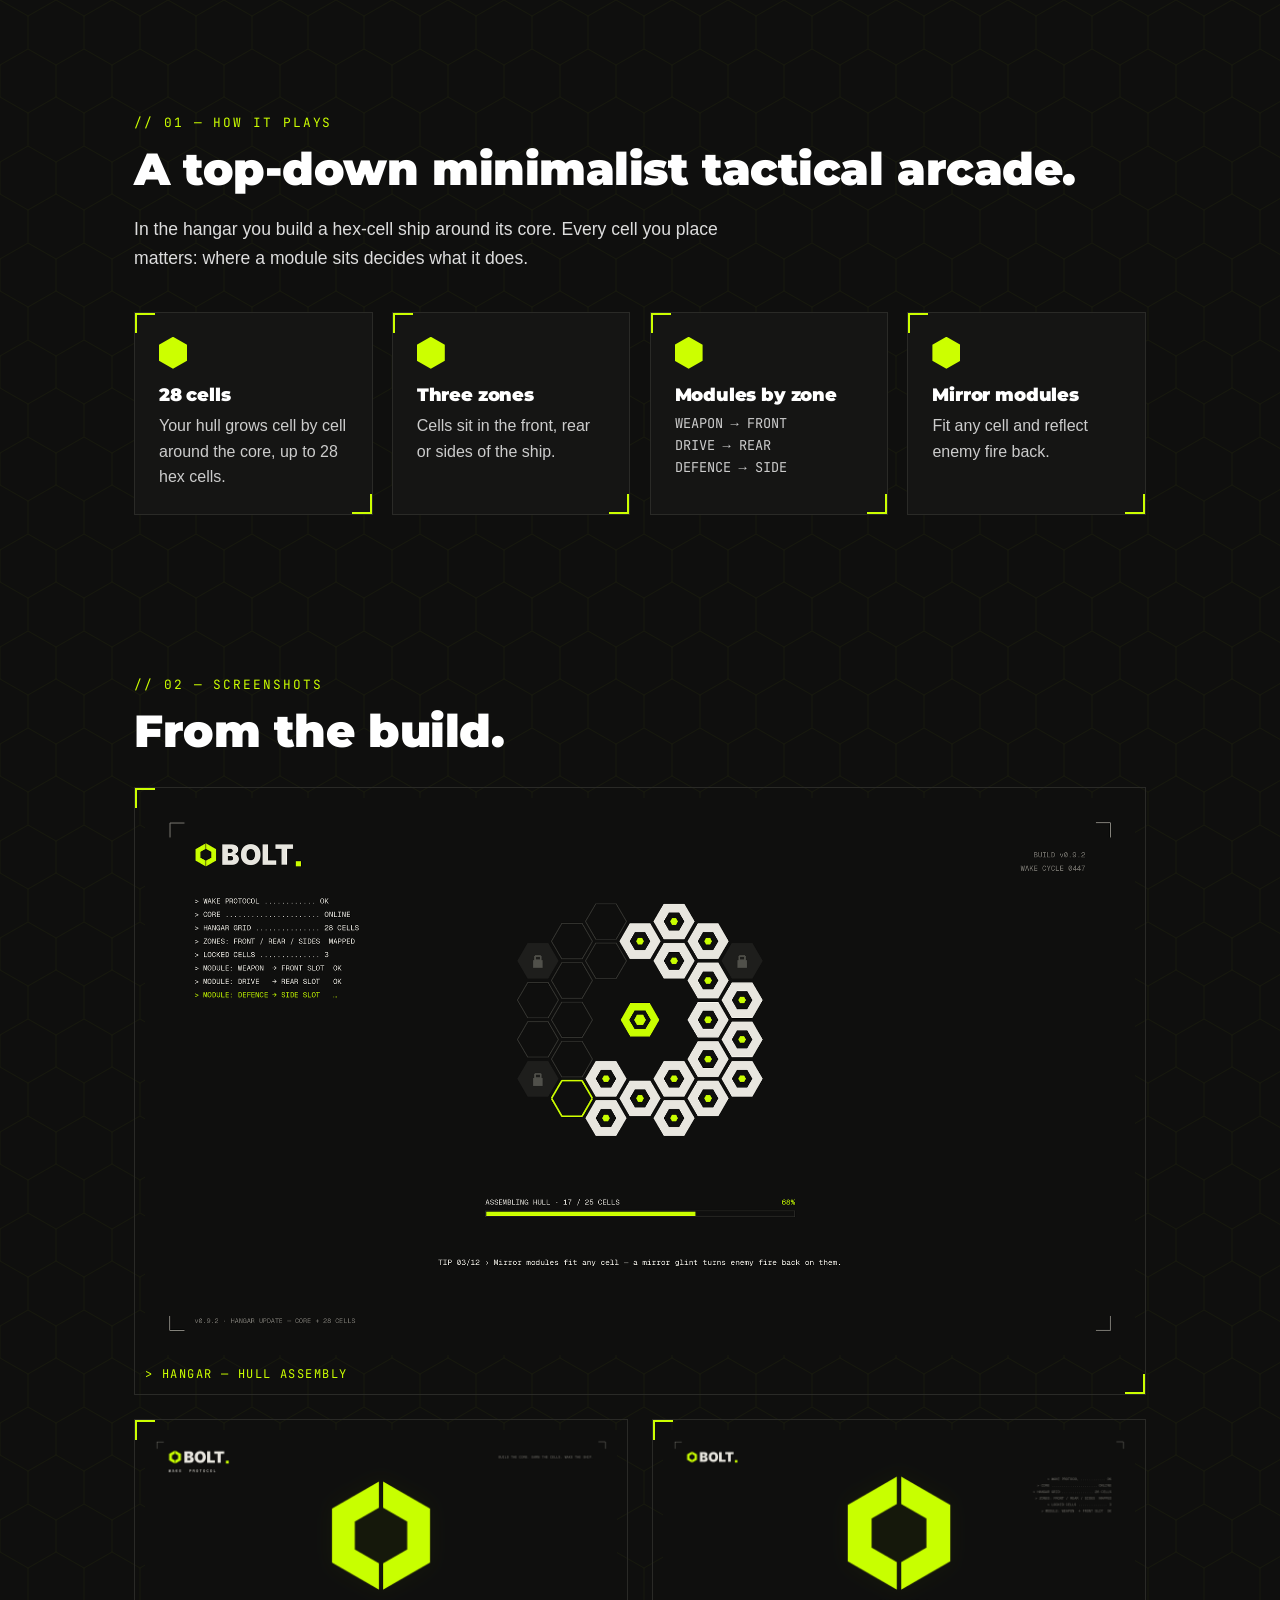
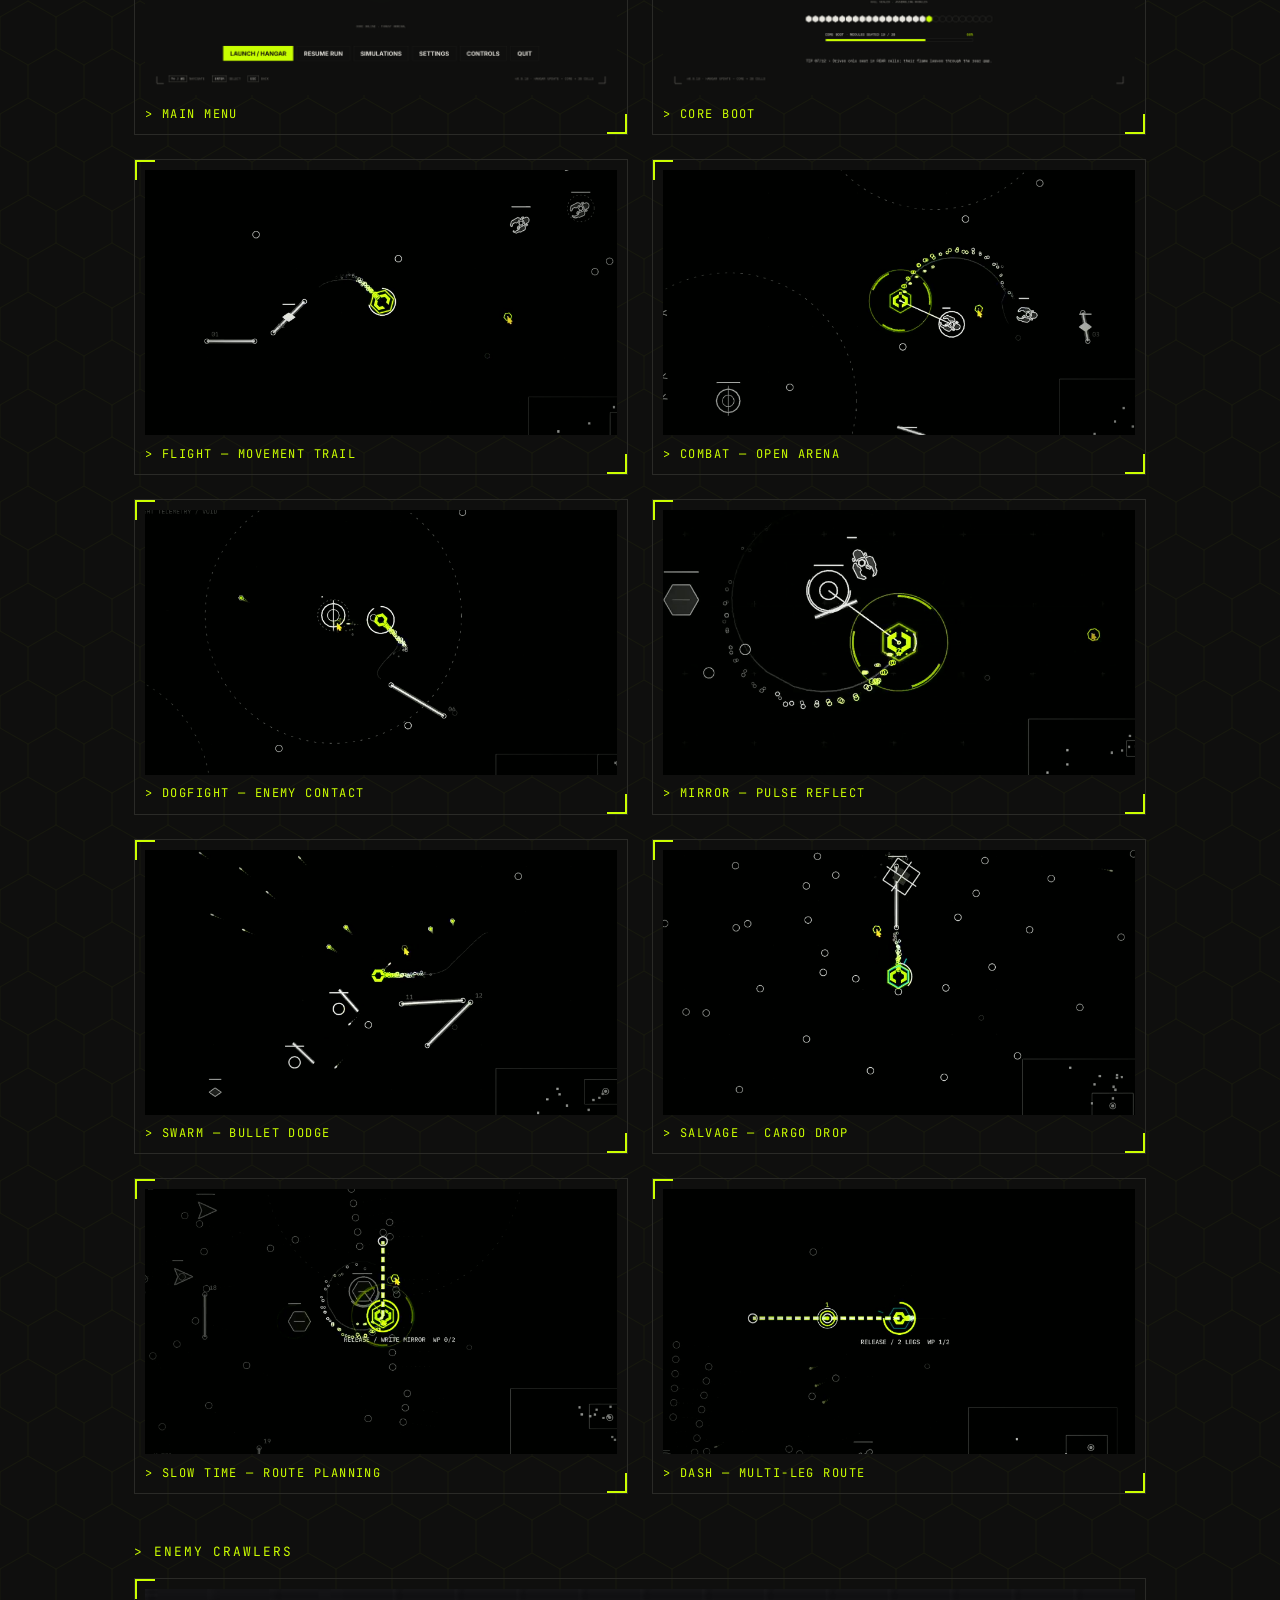
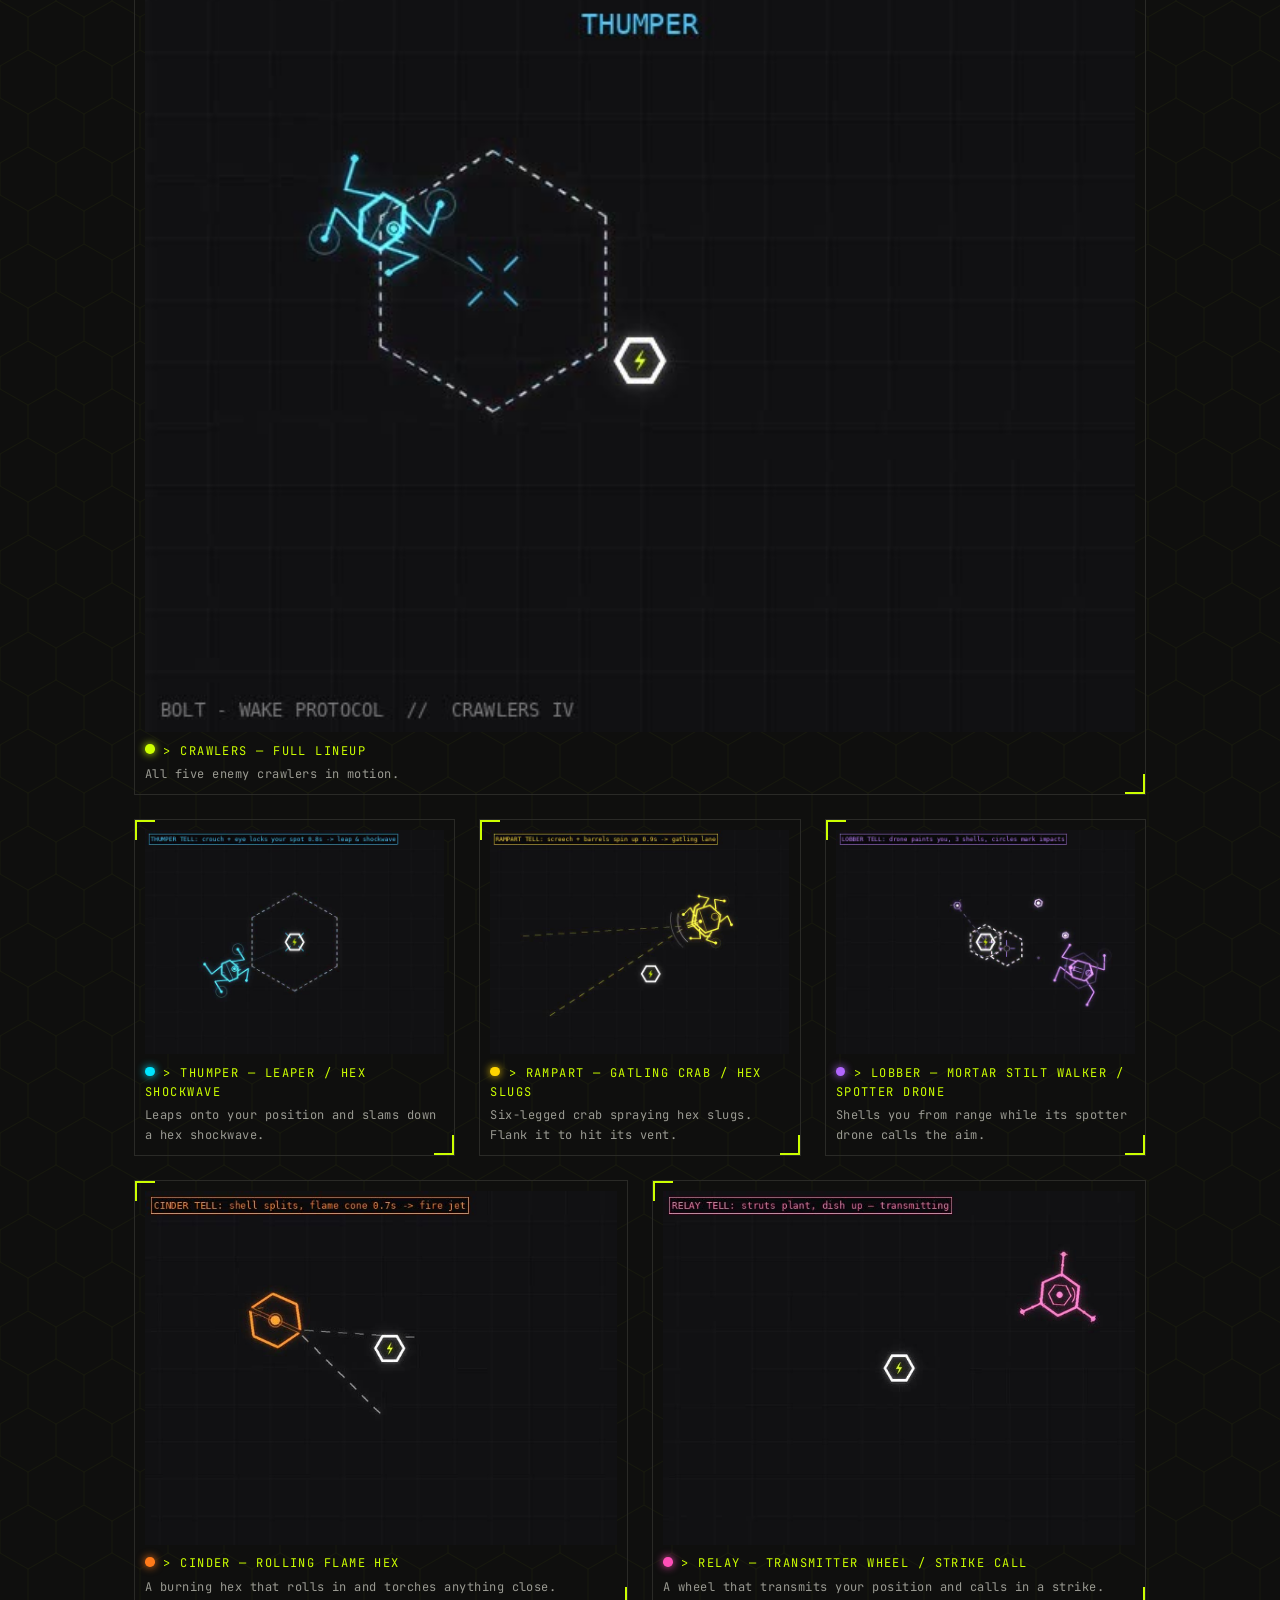
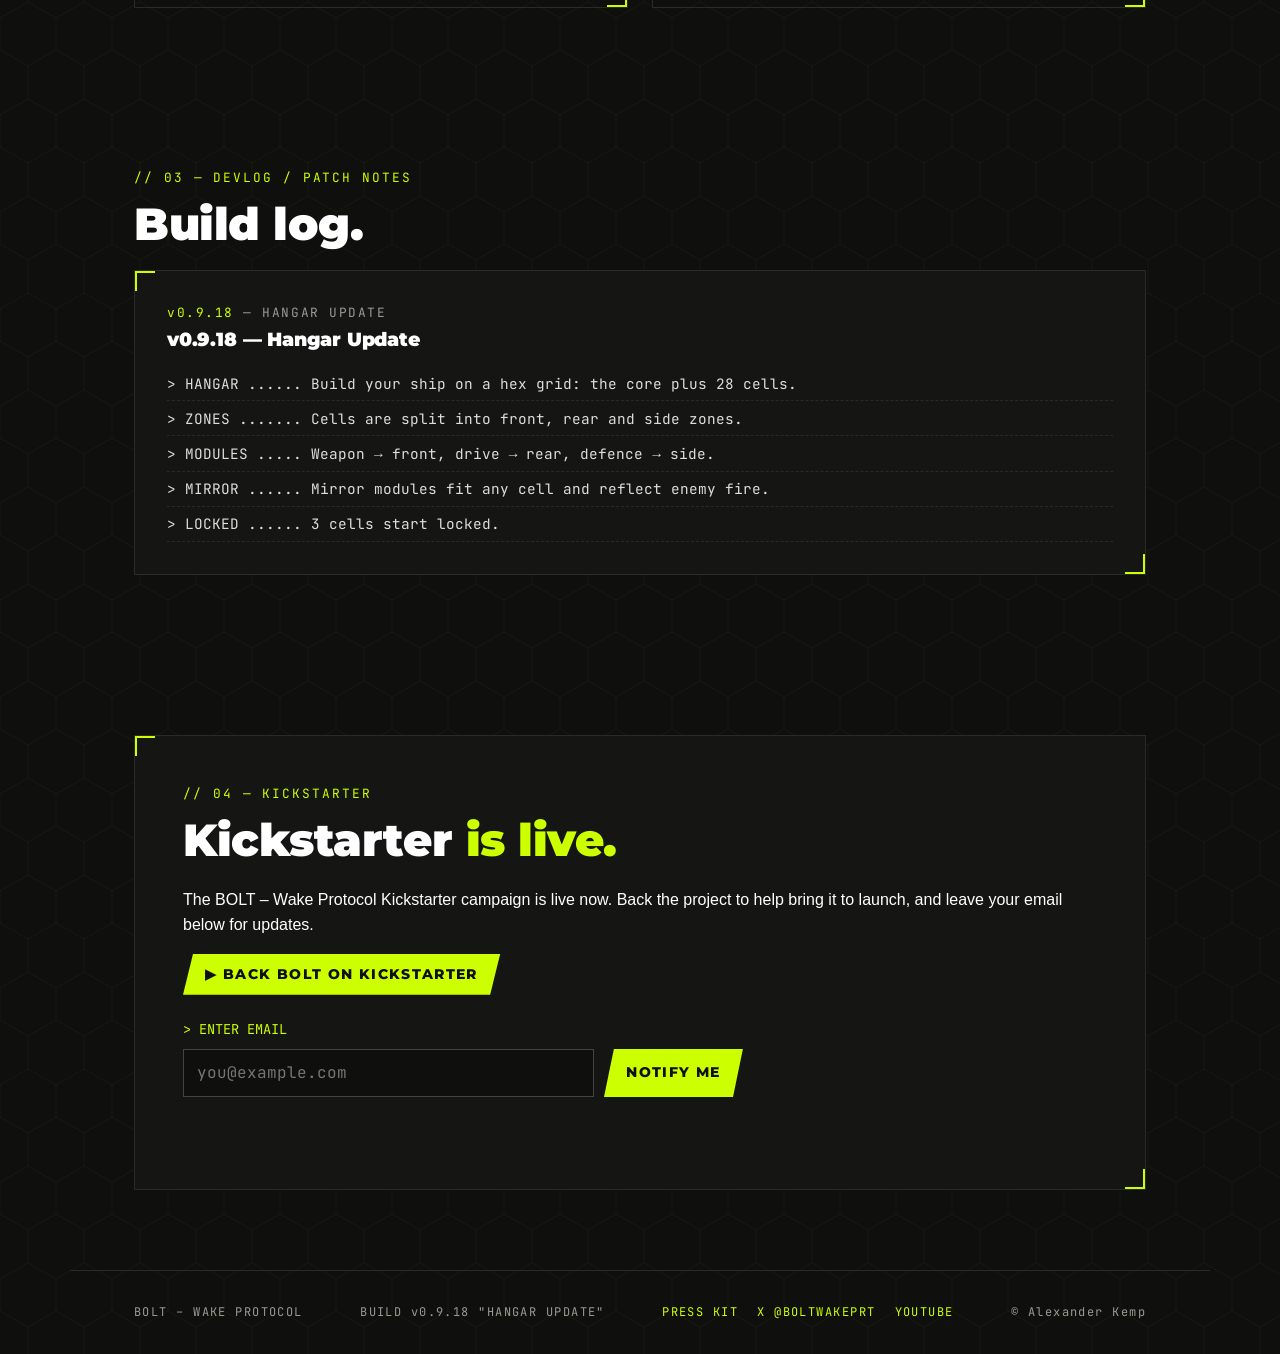
==== commit 7b051dbc: "Add files via upload" ====
--- a/index.html
+++ b/index.html
@@ -15,7 +15,7 @@
 <link rel="preload" href="fonts/jetbrains-mono-latin-400-normal.woff2" as="font" type="font/woff2" crossorigin>
 <link rel="stylesheet" href="style.css">
 </head><body>
-<header class="nav"><a class="mono brand" href="index.html">BOLT // WAKE PROTOCOL</a><nav><a href="index.html#about">About</a><a href="index.html#gallery">Screens</a><a href="index.html#devlog">Devlog</a><a href="index.html#kickstarter">Kickstarter</a><a href="presskit.html">Press kit</a><a class="social" href="https://x.com/BOLTWAKEPRT" target="_blank" rel="noopener" aria-label="BOLT on X">X ↗</a><a class="social yt-link" href="#" target="_blank" rel="noopener" hidden>YouTube ↗</a></nav></header>
+<header class="nav"><a class="mono brand" href="index.html">BOLT // WAKE PROTOCOL</a><nav><a href="index.html#about">About</a><a href="index.html#gallery">Screens</a><a href="index.html#devlog">Devlog</a><a href="https://www.kickstarter.com/projects/boltwakeprotocol/bolt-wake-protocol" target="_blank" rel="noopener" class="lime">Kickstarter LIVE ↗</a><a href="presskit.html">Press kit</a><a class="social" href="https://x.com/BOLTWAKEPRT" target="_blank" rel="noopener" aria-label="BOLT on X">X ↗</a><a class="social yt-link" href="#" target="_blank" rel="noopener" hidden>YouTube ↗</a></nav></header>
 <section class="hero vhero" id="top" aria-label="BOLT – Wake Protocol intro">
  <div class="vh-media">
   <video class="vh-video" autoplay muted loop playsinline preload="auto" poster="hero-poster.jpg" aria-hidden="true">
@@ -32,7 +32,7 @@
 &gt; HANGAR ......... READY
 &gt; WAKE PROTOCOL .. ENGAGED</pre>
   <h1 class="vh-tag">Build the core. Earn the cells. <span class="lime">Wake the ship.</span></h1>
-  <div class="vh-ctas"><button class="btn vh-watch" type="button">&#9654; Watch trailer</button><a class="btn-ghost mono" href="#kickstarter">Wishlist / Kickstarter soon</a></div>
+  <div class="vh-ctas"><button class="btn vh-watch" type="button">&#9654; Watch trailer</button><a class="btn" href="https://www.kickstarter.com/projects/boltwakeprotocol/bolt-wake-protocol" target="_blank" rel="noopener">Back us on Kickstarter ↗</a></div>
  </div>
  <a class="vh-scroll mono" href="#trailer" aria-label="Scroll to content"><span>SCROLL</span><i></i></a>
 </section>
@@ -136,8 +136,9 @@
 <section id="kickstarter" class="wrap ks">
  <div class="frame ks-box">
   <p class="mono label">// 04 — KICKSTARTER</p>
-  <h2>Kickstarter <span class="lime">coming soon.</span></h2>
-  <p>A Kickstarter campaign is planned but not live yet. Leave your email to hear when it launches.</p>
+  <h2>Kickstarter <span class="lime">is live.</span></h2>
+  <p>The BOLT – Wake Protocol Kickstarter campaign is live now. Back the project to help bring it to launch, and leave your email below for updates.</p>
+  <p><a class="btn" href="https://www.kickstarter.com/projects/boltwakeprotocol/bolt-wake-protocol" target="_blank" rel="noopener">&#9654; Back BOLT on Kickstarter</a></p>
   <!-- TODO: Buttondown sign-up. Set BUTTONDOWN_USERNAME at the top of site.js; the form action is built from it.
        Until it is set, submitting shows a friendly "not connected yet" message and sends nothing. -->
   <form class="signup" id="signup" method="post" action="https://buttondown.com/api/emails/embed-subscribe/USERNAME" target="_blank">
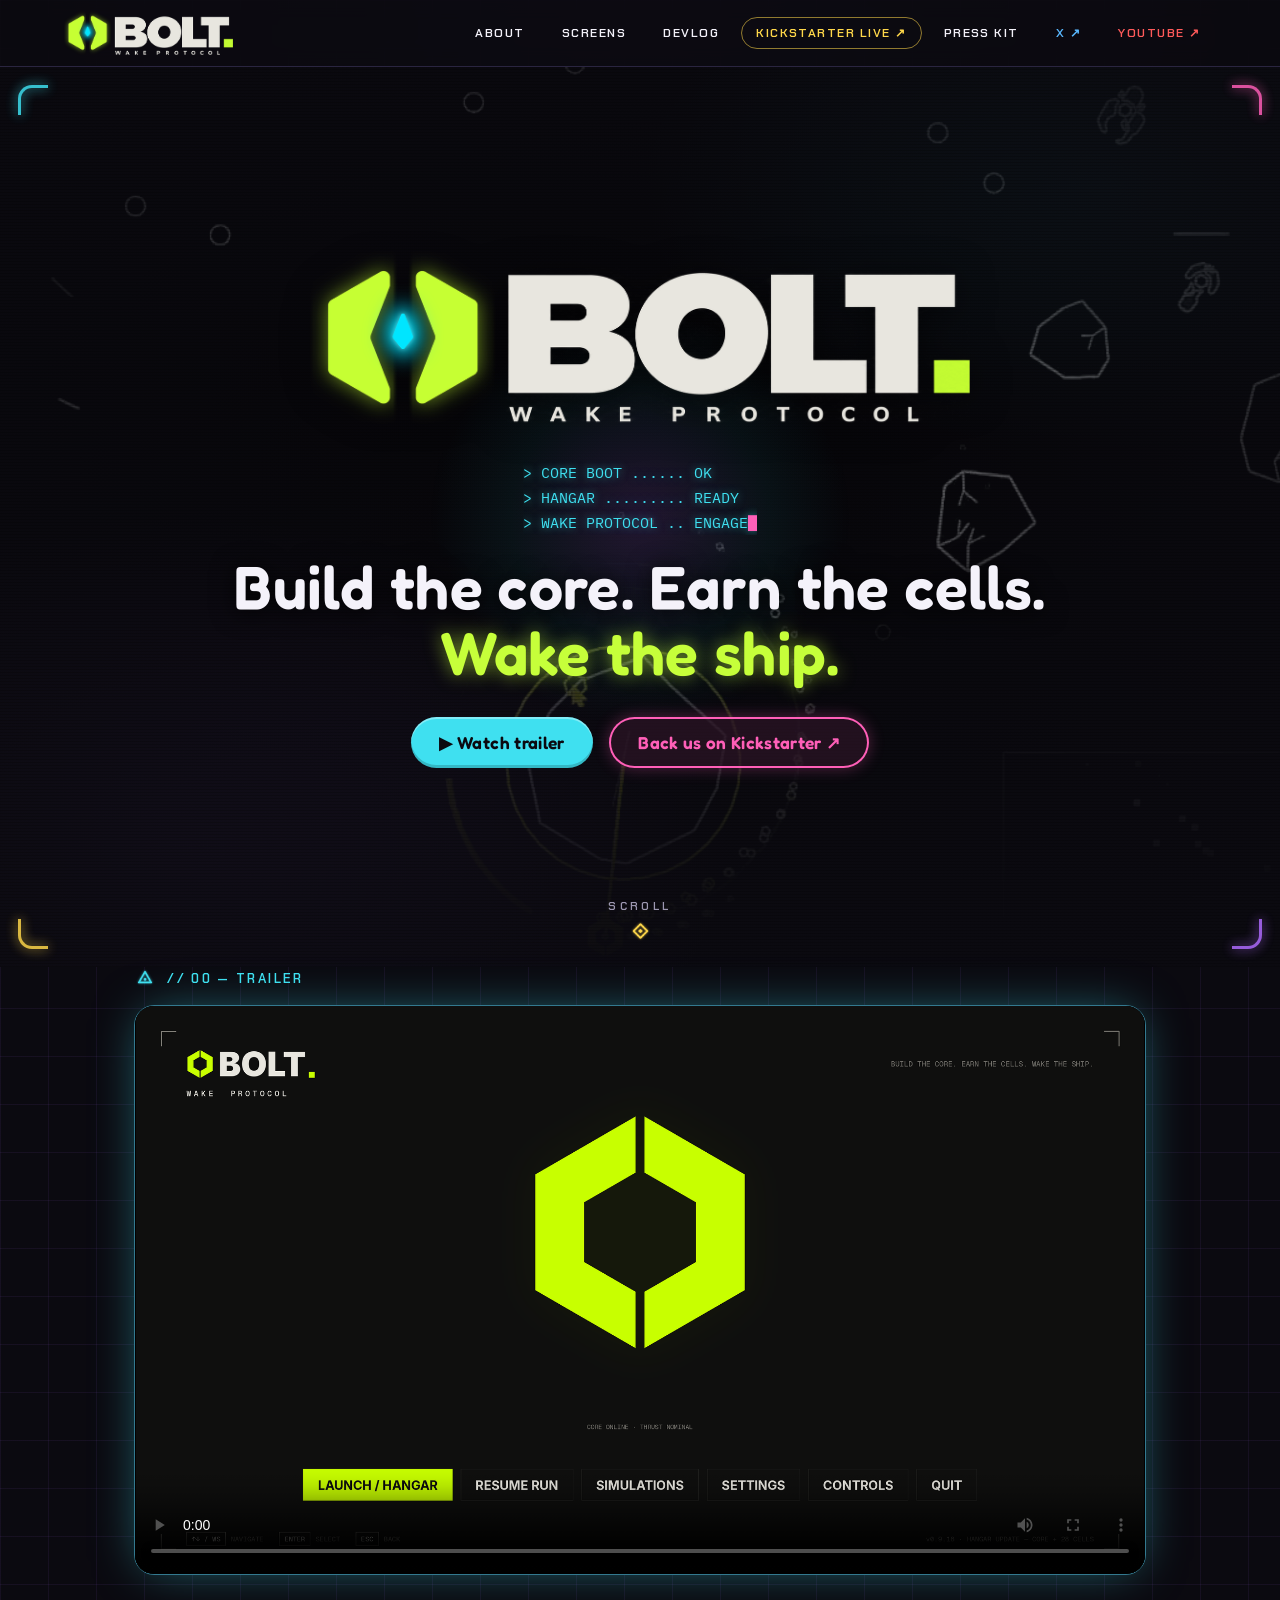
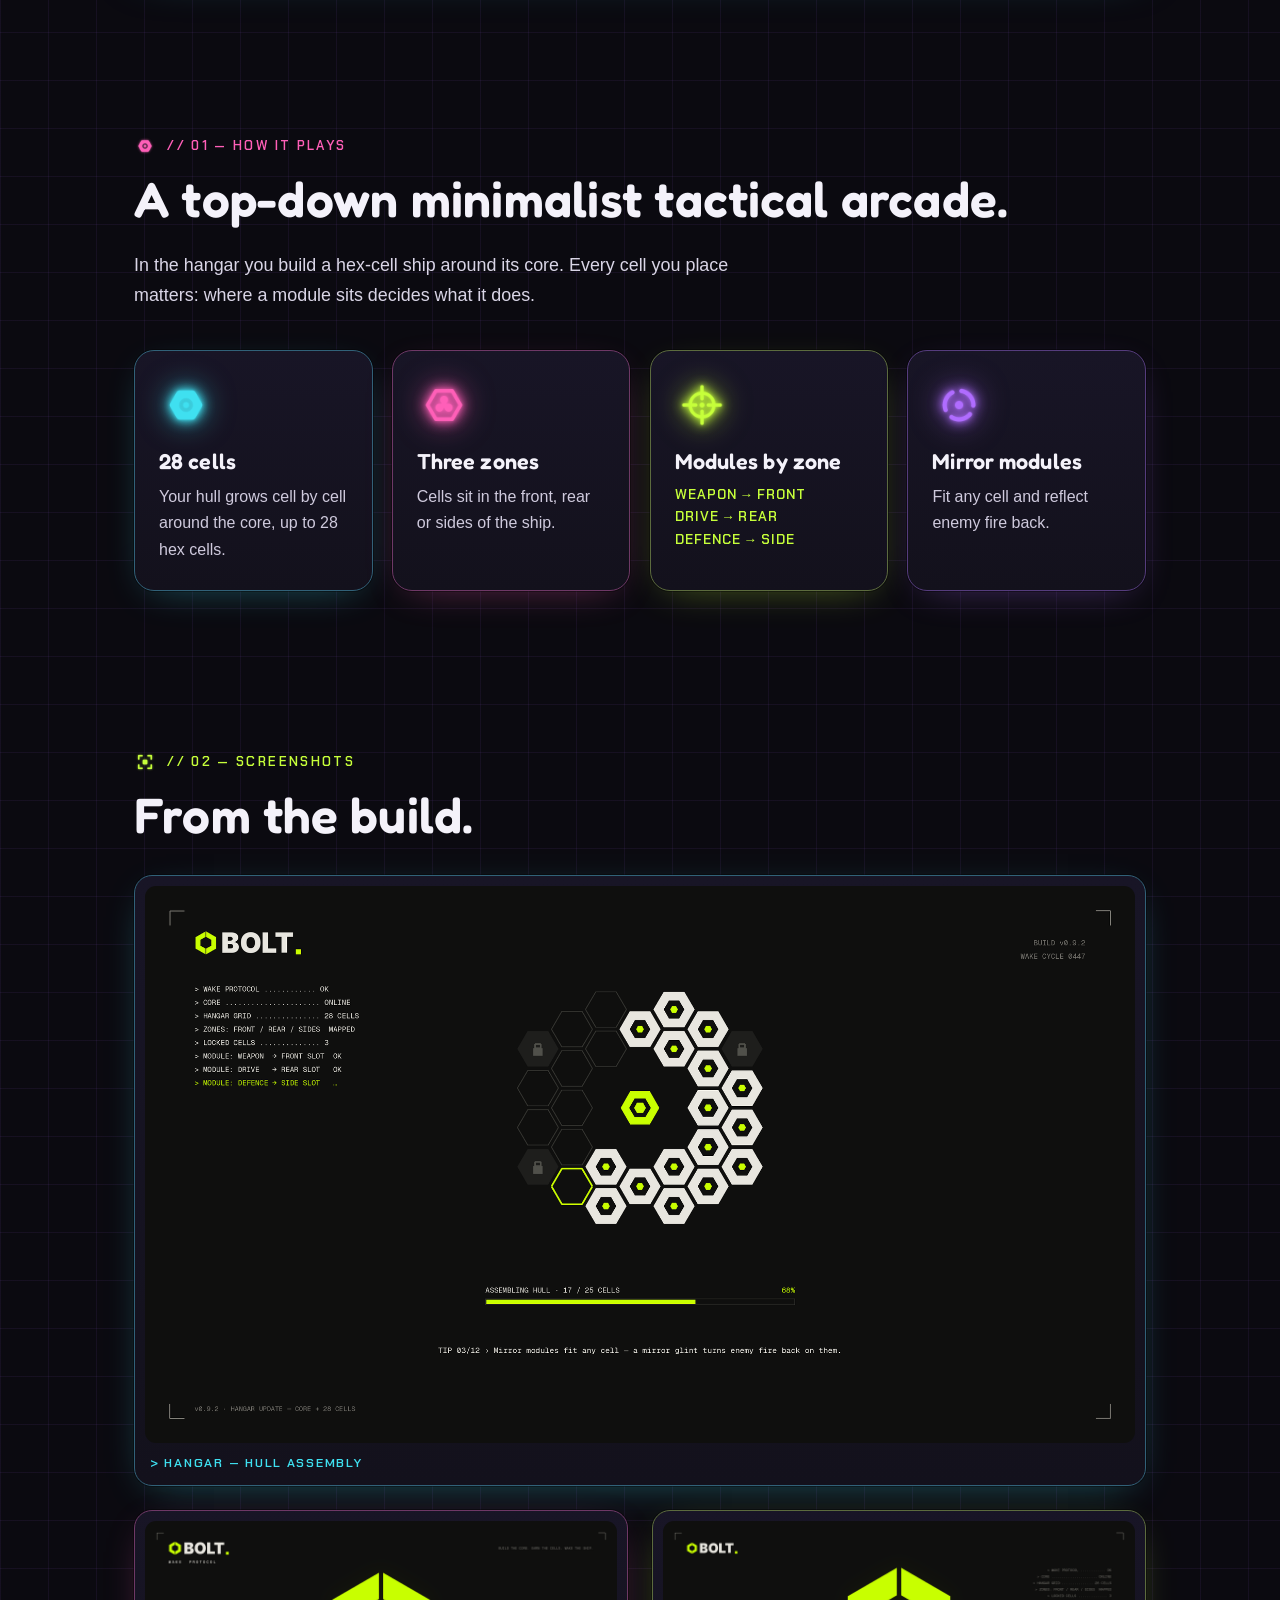
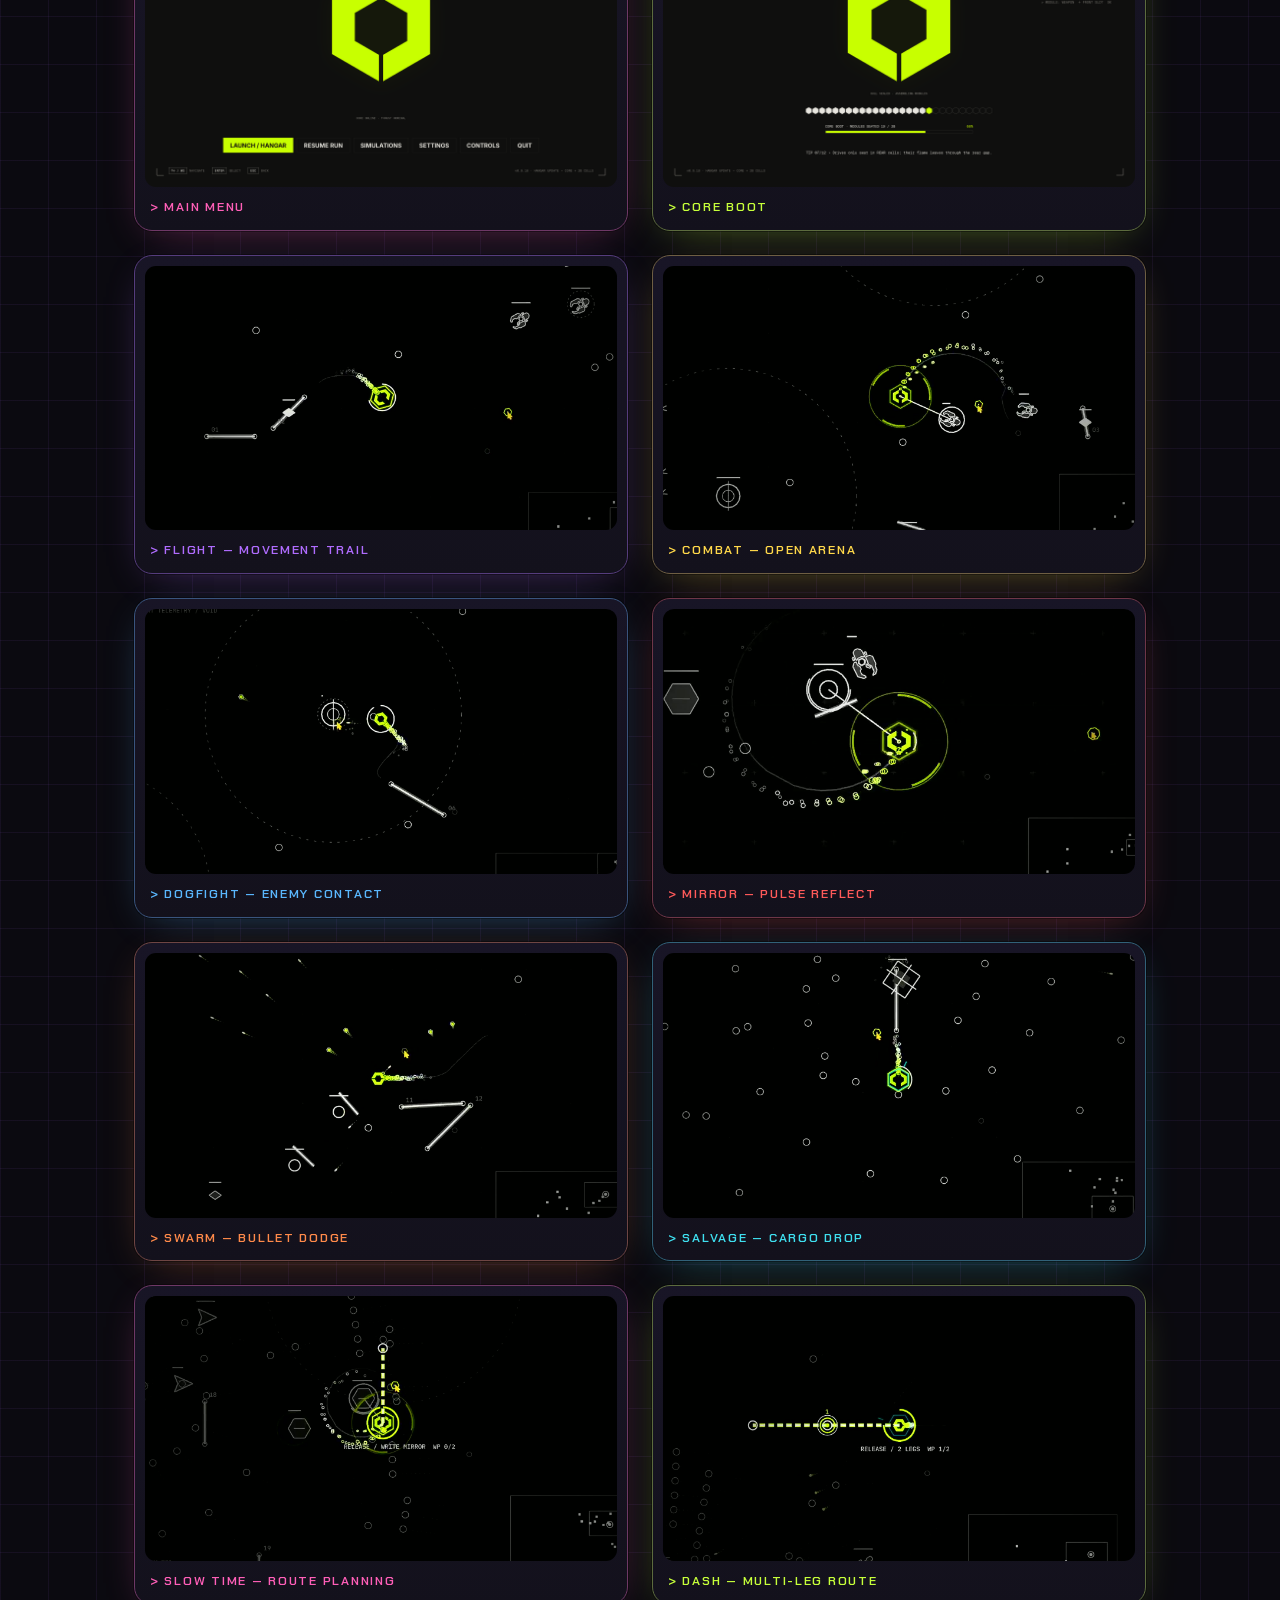
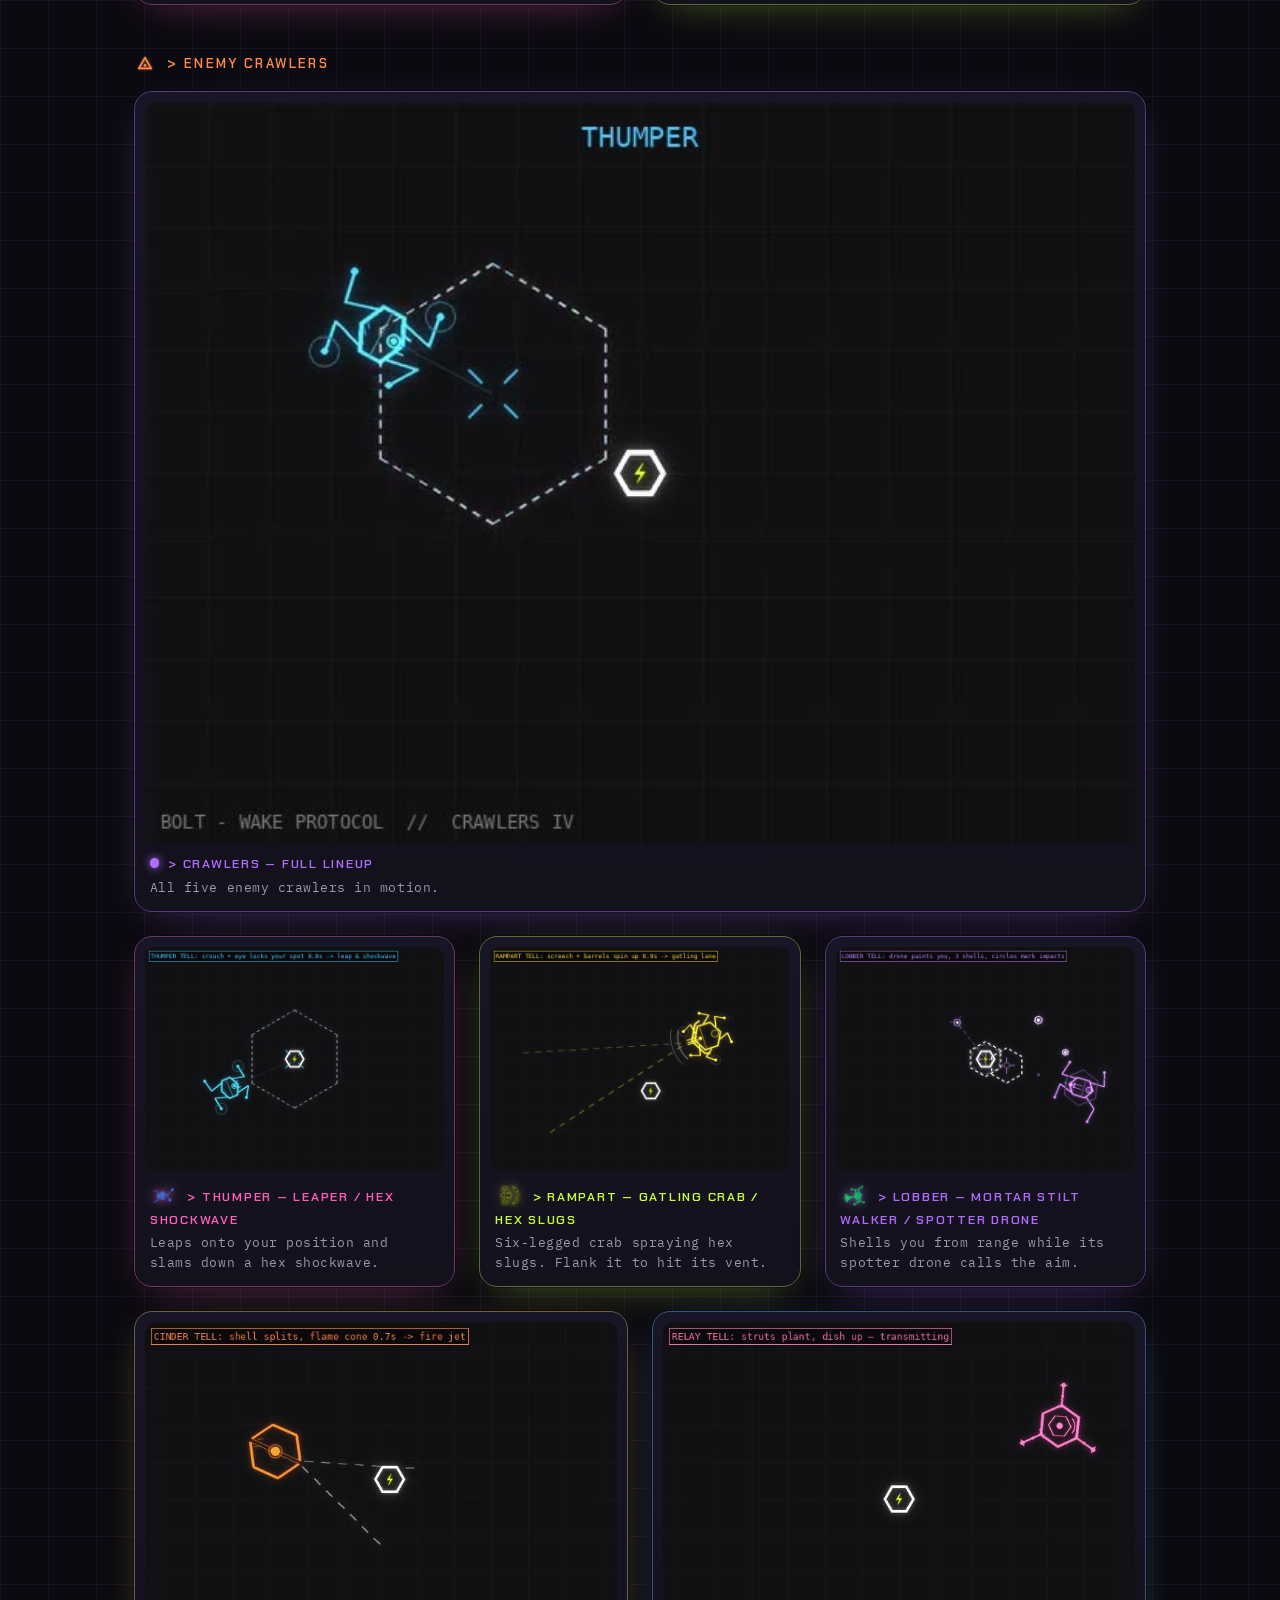
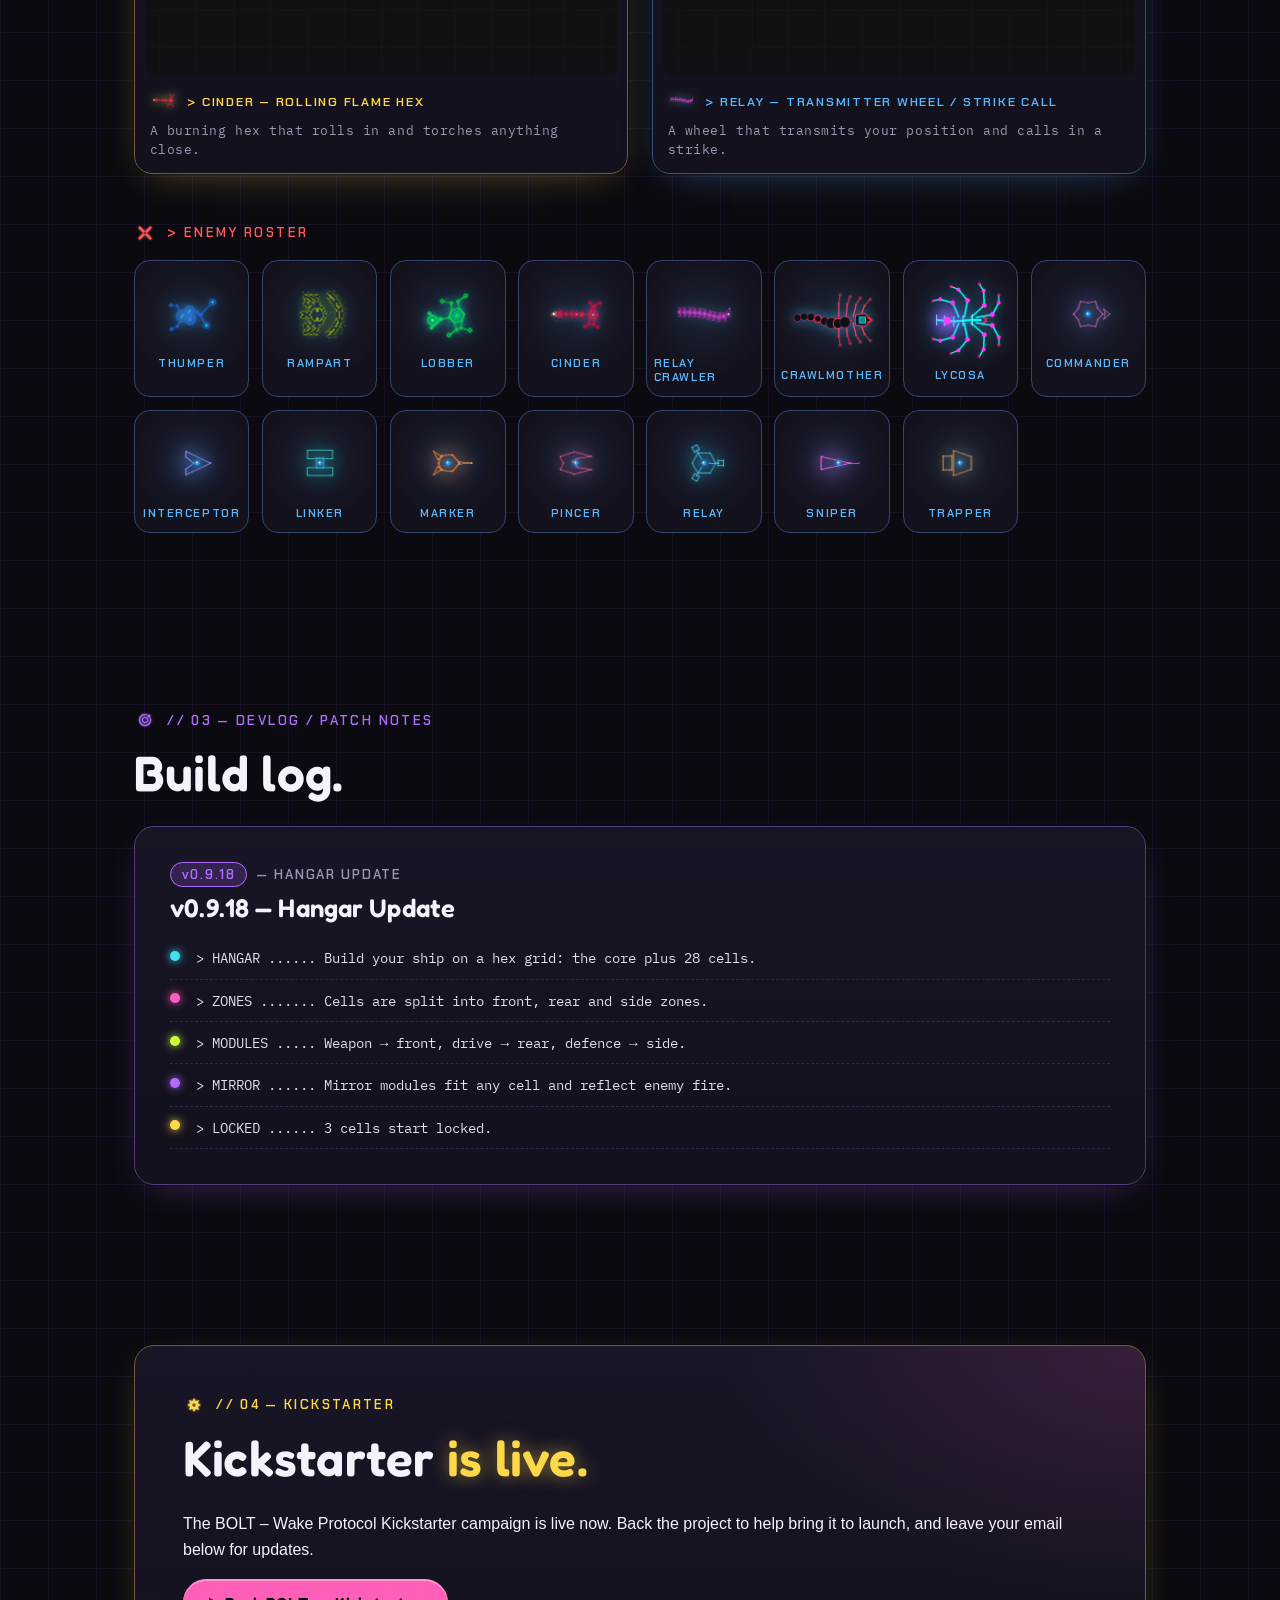
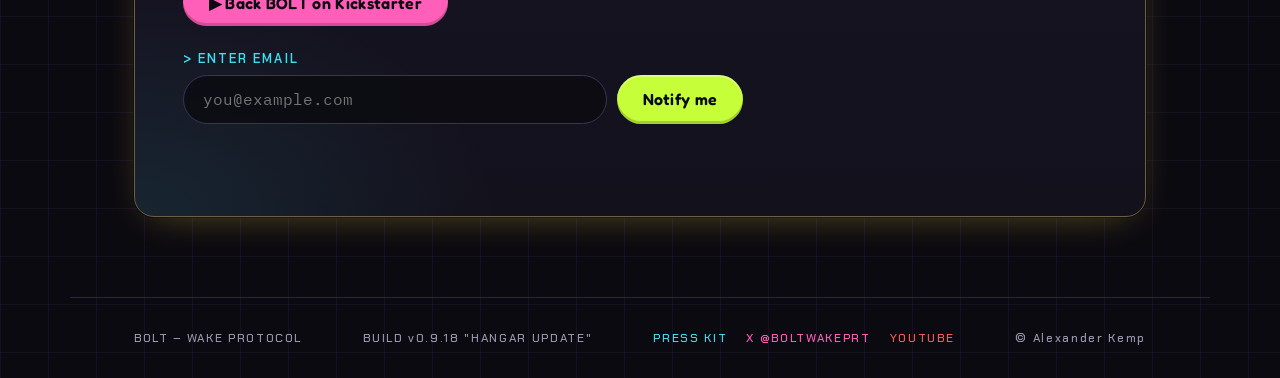
==== commit e7fc1d04: "Add files via upload" ====
--- a/index.html
+++ b/index.html
@@ -6,16 +6,16 @@
 <meta name="twitter:title" content="BOLT – Wake Protocol"><meta name="twitter:description" content="A top-down minimalist tactical arcade. Build the core. Earn the cells. Wake the ship.">
 <meta charset="utf-8"><meta name="viewport" content="width=device-width,initial-scale=1">
 <link rel="icon" href="favicon.ico" sizes="any"><link rel="icon" type="image/png" sizes="32x32" href="favicon-32.png"><link rel="apple-touch-icon" href="apple-touch-icon.png">
-<meta name="theme-color" content="#0f0f0e">
+<meta name="theme-color" content="#0B0A10">
 <meta property="og:type" content="website"><meta property="og:site_name" content="BOLT – Wake Protocol">
 <meta property="og:image" content="https://alexkemp8825-create.github.io/bolt-wake-protocol/img/og-image.png"><meta property="og:image:width" content="1200"><meta property="og:image:height" content="630"><meta property="og:image:alt" content="BOLT – Wake Protocol main menu">
 <meta name="twitter:card" content="summary_large_image"><meta name="twitter:site" content="@BOLTWAKEPRT">
 <meta name="twitter:image" content="https://alexkemp8825-create.github.io/bolt-wake-protocol/img/og-image.png">
-<link rel="preload" href="fonts/montserrat-latin-900-normal.woff2" as="font" type="font/woff2" crossorigin>
-<link rel="preload" href="fonts/jetbrains-mono-latin-400-normal.woff2" as="font" type="font/woff2" crossorigin>
+<link rel="preload" href="assets/brand/fonts/BoltRound.ttf" as="font" type="font/ttf" crossorigin>
+<link rel="preload" href="fonts/chakra-petch-latin-600-normal.woff2" as="font" type="font/woff2" crossorigin><link rel="preload" href="fonts/ibm-plex-mono-latin-400-normal.woff2" as="font" type="font/woff2" crossorigin>
 <link rel="stylesheet" href="style.css">
 </head><body>
-<header class="nav"><a class="mono brand" href="index.html">BOLT // WAKE PROTOCOL</a><nav><a href="index.html#about">About</a><a href="index.html#gallery">Screens</a><a href="index.html#devlog">Devlog</a><a href="https://www.kickstarter.com/projects/boltwakeprotocol/bolt-wake-protocol" target="_blank" rel="noopener" class="lime">Kickstarter LIVE ↗</a><a href="presskit.html">Press kit</a><a class="social" href="https://x.com/BOLTWAKEPRT" target="_blank" rel="noopener" aria-label="BOLT on X">X ↗</a><a class="social yt-link" href="#" target="_blank" rel="noopener" hidden>YouTube ↗</a></nav></header>
+<header class="nav"><a class="brand" href="index.html" aria-label="BOLT – Wake Protocol home"><img class="brand-logo" src="assets/brand/logo/bolt-logo-nav.png" alt="" width="437" height="114"></a><nav><a href="index.html#about">About</a><a href="index.html#gallery">Screens</a><a href="index.html#devlog">Devlog</a><a href="https://www.kickstarter.com/projects/boltwakeprotocol/bolt-wake-protocol" target="_blank" rel="noopener" class="lime">Kickstarter LIVE ↗</a><a href="presskit.html">Press kit</a><a class="social" href="https://x.com/BOLTWAKEPRT" target="_blank" rel="noopener" aria-label="BOLT on X">X ↗</a><a class="social yt-link" href="#" target="_blank" rel="noopener" hidden>YouTube ↗</a></nav></header>
 <section class="hero vhero" id="top" aria-label="BOLT – Wake Protocol intro">
  <div class="vh-media">
   <video class="vh-video" autoplay muted loop playsinline preload="auto" poster="hero-poster.jpg" aria-hidden="true">
@@ -27,12 +27,12 @@
  <canvas class="vh-fx" aria-hidden="true"></canvas><div class="vh-reticle" aria-hidden="true"></div>
  <span class="vh-corner tl"></span><span class="vh-corner tr"></span><span class="vh-corner bl"></span><span class="vh-corner br"></span>
  <div class="vh-content">
-  <div class="frame logo-frame vh-logo" data-depth="18"><img src="img/logo-crop.png" alt="BOLT – Wake Protocol logo"></div>
+  <div class="lockup vh-logo" data-depth="18" role="img" aria-label="BOLT – Wake Protocol logo"><img class="lk-img" src="assets/brand/logo/bolt-logo.png" alt="" width="1379" height="363"></div>
   <pre class="mono term vh-term" aria-label="Core boot sequence: core boot OK, hangar ready, wake protocol engaged">&gt; CORE BOOT ...... OK
 &gt; HANGAR ......... READY
 &gt; WAKE PROTOCOL .. ENGAGED</pre>
   <h1 class="vh-tag">Build the core. Earn the cells. <span class="lime">Wake the ship.</span></h1>
-  <div class="vh-ctas"><button class="btn vh-watch" type="button">&#9654; Watch trailer</button><a class="btn" href="https://www.kickstarter.com/projects/boltwakeprotocol/bolt-wake-protocol" target="_blank" rel="noopener">Back us on Kickstarter ↗</a></div>
+  <div class="vh-ctas"><button class="btn vh-watch" type="button">&#9654; Watch trailer</button><a class="btn btn-alt vh-ks" href="https://www.kickstarter.com/projects/boltwakeprotocol/bolt-wake-protocol" target="_blank" rel="noopener">Back us on Kickstarter ↗</a></div>
  </div>
  <a class="vh-scroll mono" href="#trailer" aria-label="Scroll to content"><span>SCROLL</span><i></i></a>
 </section>
@@ -82,42 +82,44 @@
    </video>
    <figcaption class="mono"><i class="cdot"></i>&gt; CRAWLERS — FULL LINEUP<span class="cdesc">All five enemy crawlers in motion.</span></figcaption>
   </figure>
-  <figure class="frame crawler">
+  <figure class="frame crawler a-sky">
    <video class="cvid" autoplay muted loop playsinline preload="metadata" poster="crawler-thumper.jpg" aria-label="Leaps onto your position and slams down a hex shockwave.">
     <source src="crawler-thumper.mp4" type="video/mp4">
     <img src="crawler-thumper.gif" alt="Leaps onto your position and slams down a hex shockwave." loading="lazy">
    </video>
-   <figcaption class="mono"><i class="cdot" style="--c:#00E5FF"></i>&gt; THUMPER — LEAPER / HEX SHOCKWAVE<span class="cdesc">Leaps onto your position and slams down a hex shockwave.</span></figcaption>
+   <figcaption class="mono"><img class="cicon" src="assets/brand/enemies/enemy_thumper.png" alt="" width="34" height="34">&gt; THUMPER — LEAPER / HEX SHOCKWAVE<span class="cdesc">Leaps onto your position and slams down a hex shockwave.</span></figcaption>
   </figure>
-  <figure class="frame crawler">
+  <figure class="frame crawler a-yellow">
    <video class="cvid" autoplay muted loop playsinline preload="metadata" poster="crawler-rampart.jpg" aria-label="Six-legged crab spraying hex slugs. Flank it to hit its vent.">
     <source src="crawler-rampart.mp4" type="video/mp4">
     <img src="crawler-rampart.gif" alt="Six-legged crab spraying hex slugs. Flank it to hit its vent." loading="lazy">
    </video>
-   <figcaption class="mono"><i class="cdot" style="--c:#FFD400"></i>&gt; RAMPART — GATLING CRAB / HEX SLUGS<span class="cdesc">Six-legged crab spraying hex slugs. Flank it to hit its vent.</span></figcaption>
+   <figcaption class="mono"><img class="cicon" src="assets/brand/enemies/enemy_rampart.png" alt="" width="34" height="34">&gt; RAMPART — GATLING CRAB / HEX SLUGS<span class="cdesc">Six-legged crab spraying hex slugs. Flank it to hit its vent.</span></figcaption>
   </figure>
-  <figure class="frame crawler">
+  <figure class="frame crawler a-lime">
    <video class="cvid" autoplay muted loop playsinline preload="metadata" poster="crawler-lobber.jpg" aria-label="Shells you from range while its spotter drone calls the aim.">
     <source src="crawler-lobber.mp4" type="video/mp4">
     <img src="crawler-lobber.gif" alt="Shells you from range while its spotter drone calls the aim." loading="lazy">
    </video>
-   <figcaption class="mono"><i class="cdot" style="--c:#B266FF"></i>&gt; LOBBER — MORTAR STILT WALKER / SPOTTER DRONE<span class="cdesc">Shells you from range while its spotter drone calls the aim.</span></figcaption>
+   <figcaption class="mono"><img class="cicon" src="assets/brand/enemies/enemy_lobber.png" alt="" width="34" height="34">&gt; LOBBER — MORTAR STILT WALKER / SPOTTER DRONE<span class="cdesc">Shells you from range while its spotter drone calls the aim.</span></figcaption>
   </figure>
-  <figure class="frame crawler">
+  <figure class="frame crawler a-coral">
    <video class="cvid" autoplay muted loop playsinline preload="metadata" poster="crawler-cinder.jpg" aria-label="A burning hex that rolls in and torches anything close.">
     <source src="crawler-cinder.mp4" type="video/mp4">
     <img src="crawler-cinder.gif" alt="A burning hex that rolls in and torches anything close." loading="lazy">
    </video>
-   <figcaption class="mono"><i class="cdot" style="--c:#FF7A1A"></i>&gt; CINDER — ROLLING FLAME HEX<span class="cdesc">A burning hex that rolls in and torches anything close.</span></figcaption>
+   <figcaption class="mono"><img class="cicon" src="assets/brand/enemies/enemy_cinder.png" alt="" width="34" height="34">&gt; CINDER — ROLLING FLAME HEX<span class="cdesc">A burning hex that rolls in and torches anything close.</span></figcaption>
   </figure>
-  <figure class="frame crawler">
+  <figure class="frame crawler a-pink">
    <video class="cvid" autoplay muted loop playsinline preload="metadata" poster="crawler-relay.jpg" aria-label="A wheel that transmits your position and calls in a strike.">
     <source src="crawler-relay.mp4" type="video/mp4">
     <img src="crawler-relay.gif" alt="A wheel that transmits your position and calls in a strike." loading="lazy">
    </video>
-   <figcaption class="mono"><i class="cdot" style="--c:#FF4FB8"></i>&gt; RELAY — TRANSMITTER WHEEL / STRIKE CALL<span class="cdesc">A wheel that transmits your position and calls in a strike.</span></figcaption>
+   <figcaption class="mono"><img class="cicon" src="assets/brand/enemies/enemy_relay_crawler.png" alt="" width="34" height="34">&gt; RELAY — TRANSMITTER WHEEL / STRIKE CALL<span class="cdesc">A wheel that transmits your position and calls in a strike.</span></figcaption>
   </figure>
  </div>
+ <p class="mono label roster-label">&gt; ENEMY ROSTER</p>
+ <ul class="roster" aria-label="Enemy roster"><li class="a-sky"><img src="assets/brand/enemies/enemy_thumper.png" alt="" loading="lazy"><span>Thumper</span></li><li class="a-yellow"><img src="assets/brand/enemies/enemy_rampart.png" alt="" loading="lazy"><span>Rampart</span></li><li class="a-lime"><img src="assets/brand/enemies/enemy_lobber.png" alt="" loading="lazy"><span>Lobber</span></li><li class="a-coral"><img src="assets/brand/enemies/enemy_cinder.png" alt="" loading="lazy"><span>Cinder</span></li><li class="a-pink"><img src="assets/brand/enemies/enemy_relay_crawler.png" alt="" loading="lazy"><span>Relay Crawler</span></li><li class="a-coral big"><img src="assets/brand/enemies/enemy_crawlmother.png" alt="" loading="lazy"><span>Crawlmother</span></li><li class="a-cyan big"><img src="assets/brand/enemies/enemy_lycosa.png" alt="" loading="lazy"><span>Lycosa</span></li><li class="a-purple"><img src="assets/brand/enemies/enemy_commander.png" alt="" loading="lazy"><span>Commander</span></li><li class="a-purple"><img src="assets/brand/enemies/enemy_interceptor.png" alt="" loading="lazy"><span>Interceptor</span></li><li class="a-cyan"><img src="assets/brand/enemies/enemy_linker.png" alt="" loading="lazy"><span>Linker</span></li><li class="a-orange"><img src="assets/brand/enemies/enemy_marker.png" alt="" loading="lazy"><span>Marker</span></li><li class="a-pink"><img src="assets/brand/enemies/enemy_pincer.png" alt="" loading="lazy"><span>Pincer</span></li><li class="a-sky"><img src="assets/brand/enemies/enemy_relay.png" alt="" loading="lazy"><span>Relay</span></li><li class="a-purple"><img src="assets/brand/enemies/enemy_sniper.png" alt="" loading="lazy"><span>Sniper</span></li><li class="a-orange"><img src="assets/brand/enemies/enemy_trapper.png" alt="" loading="lazy"><span>Trapper</span></li></ul>
 </section>
 <section id="devlog" class="wrap">
  <p class="mono label">// 03 — DEVLOG / PATCH NOTES</p><h2>Build log.</h2>
--- a/style.css
+++ b/style.css
@@ -1,125 +1,257 @@
-@font-face{font-family:"Montserrat";font-style:normal;font-weight:600;font-display:swap;src:url("fonts/montserrat-latin-600-normal.woff2") format("woff2")}
-@font-face{font-family:"Montserrat";font-style:normal;font-weight:800;font-display:swap;src:url("fonts/montserrat-latin-800-normal.woff2") format("woff2")}
-@font-face{font-family:"Montserrat";font-style:normal;font-weight:900;font-display:swap;src:url("fonts/montserrat-latin-900-normal.woff2") format("woff2")}
+/* ============================================================
+   BOLT – Wake Protocol · site style v4 "neon glyph" restyle
+   Matches the approved in-game look (15 Nov 2026):
+   near-black + violet grid, rounded neon glyphs, multi-accent palette,
+   BoltRound (Fredoka SemiBold) headings, Chakra Petch / IBM Plex Mono labels.
+   ============================================================ */
+@font-face{font-family:"BoltRound";font-style:normal;font-weight:600;font-display:swap;src:url("assets/brand/fonts/BoltRound.ttf") format("truetype")}
+@font-face{font-family:"Chakra Petch";font-style:normal;font-weight:500;font-display:swap;src:url("fonts/chakra-petch-latin-500-normal.woff2") format("woff2")}
+@font-face{font-family:"Chakra Petch";font-style:normal;font-weight:600;font-display:swap;src:url("fonts/chakra-petch-latin-600-normal.woff2") format("woff2")}
+@font-face{font-family:"Chakra Petch";font-style:normal;font-weight:700;font-display:swap;src:url("fonts/chakra-petch-latin-700-normal.woff2") format("woff2")}
+@font-face{font-family:"IBM Plex Mono";font-style:normal;font-weight:400;font-display:swap;src:url("fonts/ibm-plex-mono-latin-400-normal.woff2") format("woff2")}
+@font-face{font-family:"IBM Plex Mono";font-style:normal;font-weight:500;font-display:swap;src:url("fonts/ibm-plex-mono-latin-500-normal.woff2") format("woff2")}
 @font-face{font-family:"JetBrains Mono";font-style:normal;font-weight:400;font-display:swap;src:url("fonts/jetbrains-mono-latin-400-normal.woff2") format("woff2")}
-@font-face{font-family:"JetBrains Mono";font-style:normal;font-weight:700;font-display:swap;src:url("fonts/jetbrains-mono-latin-700-normal.woff2") format("woff2")}
-:root{--bg:#0f0f0e;--lime:#CCFF00;--fg:#fff;--dim:#9a9a92;--line:#2a2a27}
+
+:root{
+ --bg:#0B0A10;--panel:#13111c;--panel2:#181526;--fg:#F4F2FA;--dim:#9C97B0;--line:#2a2540;
+ --cyan:#3FE0F0;--pink:#FF5FB8;--lime:#C6FF3A;--purple:#B06CFF;--yellow:#FFD84A;--coral:#FF5A5A;--sky:#5AB8FF;--orange:#FF8A4A;
+ --acc:var(--cyan);
+ --f-head:"BoltRound","Fredoka","Nunito","Arial Rounded MT Bold","Helvetica Neue",Arial,sans-serif;
+ --f-tech:"Chakra Petch","IBM Plex Mono","JetBrains Mono",Consolas,monospace;
+ --f-mono:"IBM Plex Mono","JetBrains Mono","SFMono-Regular",Consolas,monospace;
+ --g-hexnut:url("assets/brand/glyphs/glyph_hex_nut.png");--g-hexdia:url("assets/brand/glyphs/glyph_hex_diamond.png");
+ --g-hextre:url("assets/brand/glyphs/glyph_hex_trefoil.png");--g-diamond:url("assets/brand/glyphs/glyph_diamond.png");
+ --g-ring:url("assets/brand/glyphs/glyph_broken_ring.png");--g-orbit:url("assets/brand/glyphs/glyph_orbit_ring.png");
+ --g-cross:url("assets/brand/glyphs/glyph_crosshair.png");--g-tri:url("assets/brand/glyphs/glyph_triangle.png");
+ --g-tre:url("assets/brand/glyphs/glyph_trefoil.png");--g-star:url("assets/brand/glyphs/glyph_starburst.png");
+ --g-spark:url("assets/brand/glyphs/glyph_sparkle.png");--g-x:url("assets/brand/glyphs/glyph_x_cross.png");
+ --g-bracket:url("assets/brand/glyphs/glyph_bracket_square.png");
+ --glyph:var(--g-hexnut)
+}
+/* accent helpers */
+.a-cyan{--acc:var(--cyan)}.a-pink{--acc:var(--pink)}.a-lime{--acc:var(--lime)}.a-purple{--acc:var(--purple)}
+.a-yellow{--acc:var(--yellow)}.a-coral{--acc:var(--coral)}.a-sky{--acc:var(--sky)}.a-orange{--acc:var(--orange)}
+
 *{box-sizing:border-box}html{scroll-behavior:smooth}
-body{margin:0;background:var(--bg);color:var(--fg);font:16px/1.6 "Inter","Helvetica Neue",Arial,sans-serif;
- background-image:url("data:image/svg+xml,%3Csvg xmlns='http://www.w3.org/2000/svg' width='56' height='97' viewBox='0 0 56 97'%3E%3Cpath d='M28 0L56 16v32L28 64 0 48V16zM28 64v33' fill='none' stroke='%23CCFF00' stroke-opacity='.04'/%3E%3C/svg%3E")}
-h1,h2,h3{font-family:"Montserrat","Arial Black","Helvetica Neue",Arial,sans-serif;font-weight:900;letter-spacing:-.01em;line-height:1.05;margin:0 0 .5em}
-.mono{font-family:"JetBrains Mono","SFMono-Regular",Consolas,"Courier New",monospace}
-.lime{color:var(--lime)}.small{font-size:.85rem}
-a{color:var(--lime)}
-.nav{position:sticky;top:0;z-index:5;display:flex;justify-content:space-between;align-items:center;gap:1rem;padding:.9rem 5vw;background:rgba(15,15,14,.92);border-bottom:1px solid var(--line);font-size:.8rem;letter-spacing:.15em}
-.nav nav a{color:var(--fg);text-decoration:none;margin-left:1.5rem;font-size:.8rem;text-transform:uppercase;letter-spacing:.1em}.nav nav a:hover{color:var(--lime)}
-.frame{position:relative;padding:1.5rem}
-.frame:before,.frame:after{content:"";position:absolute;width:18px;height:18px;border:2px solid var(--lime);pointer-events:none}
-.frame:before{top:0;left:0;border-right:0;border-bottom:0}.frame:after{bottom:0;right:0;border-left:0;border-top:0}
+body{margin:0;background-color:var(--bg);color:var(--fg);font:16px/1.65 "Inter","Helvetica Neue",Arial,sans-serif;
+ background-image:
+  radial-gradient(ellipse 80% 50% at 50% 0,rgba(176,108,255,.07),transparent 70%),
+  linear-gradient(rgba(176,108,255,.07) 1px,transparent 1px),
+  linear-gradient(90deg,rgba(176,108,255,.07) 1px,transparent 1px);
+ background-size:auto,48px 48px,48px 48px;background-attachment:fixed,scroll,scroll}
+h1,h2,h3{font-family:var(--f-head);font-weight:600;letter-spacing:.005em;line-height:1.08;margin:0 0 .5em}
+.mono{font-family:var(--f-mono)}
+.lime{color:var(--acc);text-shadow:0 0 18px color-mix(in srgb,var(--acc) 55%,transparent)}
+.small{font-size:.85rem}
+a{color:var(--acc)}
+[hidden]{display:none!important}
+
+/* ---------- glyph icons (white PNG → tinted via mask, glow via parent filter) ---------- */
+.glyph,.hex{display:inline-block;width:40px;height:40px;flex:none;filter:drop-shadow(0 0 6px var(--acc)) drop-shadow(0 0 14px color-mix(in srgb,var(--acc) 55%,transparent))}
+.glyph:before,.hex:before{content:"";display:block;width:100%;height:100%;background:var(--acc);
+ -webkit-mask:var(--glyph) center/contain no-repeat;mask:var(--glyph) center/contain no-repeat}
+
+/* ---------- nav ---------- */
+.nav{position:sticky;top:0;z-index:5;display:flex;justify-content:space-between;align-items:center;gap:1rem;padding:.7rem 5vw;
+ background:rgba(11,10,16,.86);backdrop-filter:blur(10px);-webkit-backdrop-filter:blur(10px);border-bottom:1px solid var(--line)}
+.nav .brand{display:inline-flex;align-items:center;gap:.6rem;color:var(--fg);text-decoration:none}
+.brand-logo{display:block;height:44px;width:auto}
+.nav nav{display:flex;flex-wrap:wrap;gap:.35rem .4rem}
+.nav nav a{--acc:var(--cyan);color:var(--fg);text-decoration:none;font:600 .76rem/1 var(--f-tech);text-transform:uppercase;letter-spacing:.12em;
+ padding:.55rem .9rem;border-radius:999px;border:1px solid transparent;transition:color .2s,background .2s,border-color .2s,box-shadow .2s}
+.nav nav a:nth-child(8n+2){--acc:var(--pink)}.nav nav a:nth-child(8n+3){--acc:var(--lime)}.nav nav a:nth-child(8n+4){--acc:var(--yellow)}
+.nav nav a:nth-child(8n+5){--acc:var(--purple)}.nav nav a:nth-child(8n+6){--acc:var(--sky)}.nav nav a:nth-child(8n+7){--acc:var(--coral)}
+.nav nav a:hover,.nav nav a:focus-visible{color:var(--acc);border-color:color-mix(in srgb,var(--acc) 70%,transparent);
+ background:color-mix(in srgb,var(--acc) 12%,transparent);box-shadow:0 0 18px color-mix(in srgb,var(--acc) 40%,transparent),inset 0 0 10px color-mix(in srgb,var(--acc) 18%,transparent);outline:none}
+.nav nav a.lime,.nav nav a.social{color:var(--acc);text-shadow:none}
+.nav nav a.lime{border-color:color-mix(in srgb,var(--acc) 55%,transparent)}
+
+/* ---------- frames / panels (rounded, glowing edge) ---------- */
+.frame{position:relative;padding:1.5rem;border-radius:20px}
+.frame:before,.frame:after{content:none}
+.card,.log,.facts,.ks-box,.gallery figure{background:linear-gradient(180deg,var(--panel2),var(--panel));
+ border:1.5px solid color-mix(in srgb,var(--acc) 32%,var(--line));
+ box-shadow:0 0 0 1px rgba(0,0,0,.4),0 10px 40px -18px color-mix(in srgb,var(--acc) 45%,transparent);transition:border-color .25s,box-shadow .25s,transform .25s}
+.card:hover,.gallery figure:hover{border-color:color-mix(in srgb,var(--acc) 75%,transparent);
+ box-shadow:0 0 0 1px rgba(0,0,0,.4),0 0 28px -4px color-mix(in srgb,var(--acc) 55%,transparent);transform:translateY(-2px)}
+
+/* ---------- buttons → glowing pills ---------- */
+.btn{--acc:var(--cyan);display:inline-flex;align-items:center;justify-content:center;gap:.5rem;background:var(--acc);color:#0B0A10;border:0;
+ padding:.95rem 1.6rem;border-radius:999px;font:600 1rem/1 var(--f-head);letter-spacing:.02em;text-decoration:none;cursor:pointer;
+ box-shadow:0 0 0 0 transparent,inset 0 -3px 0 rgba(0,0,0,.18),inset 0 2px 0 rgba(255,255,255,.35);transition:box-shadow .2s,transform .2s,filter .2s}
+.btn:hover,.btn:focus-visible{filter:brightness(1.08);transform:translateY(-1px);outline:none;
+ box-shadow:0 0 22px color-mix(in srgb,var(--acc) 75%,transparent),0 0 48px color-mix(in srgb,var(--acc) 35%,transparent),inset 0 -3px 0 rgba(0,0,0,.18),inset 0 2px 0 rgba(255,255,255,.35)}
+.btn-alt{background:color-mix(in srgb,var(--acc) 10%,rgba(11,10,16,.6));color:var(--acc);box-shadow:inset 0 0 0 2px var(--acc),0 0 16px color-mix(in srgb,var(--acc) 30%,transparent)}
+.btn-alt:hover,.btn-alt:focus-visible{background:color-mix(in srgb,var(--acc) 20%,rgba(11,10,16,.6));box-shadow:inset 0 0 0 2px var(--acc),0 0 26px color-mix(in srgb,var(--acc) 65%,transparent)}
+.btn-ghost{color:var(--fg);text-decoration:none;font-size:.8rem;letter-spacing:.12em;text-transform:uppercase;padding:.9rem 1.2rem;border:1px solid rgba(255,255,255,.35);border-radius:999px;background:rgba(11,10,16,.5)}
+.btn-ghost:hover{border-color:var(--acc);color:var(--acc)}
+
+/* ---------- layout ---------- */
 .hero{min-height:92vh;display:flex;flex-direction:column;align-items:center;justify-content:center;text-align:center;padding:4rem 5vw}
-.logo-frame{background:var(--lime);padding:0;max-width:560px;width:100%}
-.logo-frame:before,.logo-frame:after{border-color:var(--fg);margin:-10px}
-.logo-frame img{display:block;width:100%}
-.hero h1{font-size:clamp(2rem,6vw,4.2rem);margin:2.5rem 0 1.5rem}
-.term{color:var(--lime);text-align:left;font-size:clamp(.75rem,2.6vw,.95rem);margin:0 0 2rem;white-space:pre;overflow-x:auto;max-width:100%}
-.btn{display:inline-block;background:var(--lime);color:#0f0f0e;border:0;padding:.85rem 1.4rem;font:800 .85rem/1 "Montserrat",Arial,sans-serif;text-transform:uppercase;letter-spacing:.1em;text-decoration:none;cursor:pointer;clip-path:polygon(10px 0,100% 0,calc(100% - 10px) 100%,0 100%)}
-.btn:hover{background:#fff}
 .wrap{max-width:1140px;margin:0 auto;padding:5rem 5vw}
-.label{color:var(--lime);font-size:.8rem;letter-spacing:.15em;margin:0 0 .8rem}
-h2{font-size:clamp(1.7rem,4vw,2.8rem)}
-.lead{color:#ddd;max-width:640px;font-size:1.1rem}
+.label{display:flex;align-items:center;gap:.7rem;color:var(--acc);font:600 .82rem/1.2 var(--f-tech);letter-spacing:.18em;margin:0 0 1rem;text-transform:uppercase}
+.label:before{content:"";width:22px;height:22px;flex:none;background:var(--acc);-webkit-mask:var(--glyph) center/contain no-repeat;mask:var(--glyph) center/contain no-repeat;filter:drop-shadow(0 0 5px var(--acc))}
+h2{font-size:clamp(1.9rem,4.4vw,3.1rem)}
+.lead{color:#D9D5E6;max-width:640px;font-size:1.12rem}
+/* section accents rotate */
+#trailer{--acc:var(--cyan);--glyph:var(--g-tri)}
+#about{--acc:var(--pink);--glyph:var(--g-hexnut)}
+#gallery{--acc:var(--lime);--glyph:var(--g-bracket)}
+#devlog{--acc:var(--purple);--glyph:var(--g-orbit)}
+#kickstarter{--acc:var(--yellow);--glyph:var(--g-star)}
+
+/* cards */
 .cards{display:grid;grid-template-columns:repeat(4,1fr);gap:1.2rem;margin-top:2.5rem}
-.card{background:#151514;border:1px solid var(--line)}.card p{color:#ccc;margin:0}.card h3{font-size:1.15rem}
-.hex{display:block;width:28px;height:32px;background:var(--lime);clip-path:polygon(50% 0,100% 25%,100% 75%,50% 100%,0 75%,0 25%);margin-bottom:1rem}
+.card{padding:1.7rem 1.5rem}.card p{color:#CFCADD;margin:0}.card h3{font-size:1.35rem;color:var(--fg)}
+.card .hex{width:54px;height:54px;margin-bottom:1.1rem;display:block}
+.cards .card:nth-child(1){--acc:var(--cyan);--glyph:var(--g-hexnut)}
+.cards .card:nth-child(2){--acc:var(--pink);--glyph:var(--g-hextre)}
+.cards .card:nth-child(3){--acc:var(--lime);--glyph:var(--g-cross)}
+.cards .card:nth-child(4){--acc:var(--purple);--glyph:var(--g-ring)}
+.card p.mono{font-family:var(--f-tech);font-weight:600;letter-spacing:.08em;color:var(--acc)}
+
+/* gallery */
 .gallery{display:grid;grid-template-columns:1fr 1fr;gap:1.5rem;margin-top:2rem}
-.gallery figure{margin:0;padding:10px;border:1px solid var(--line)}.gallery .wide{grid-column:1/-1}
-.gallery img{display:block;width:100%;height:auto}
-figcaption{color:var(--lime);font-size:.75rem;letter-spacing:.12em;padding-top:.6rem}
-.ks-box{border:1px solid var(--line);background:#151514;padding:3rem}
-.signup{margin-top:1.5rem;max-width:560px}.signup label{color:var(--lime);display:block;margin-bottom:.5rem}
+.gallery figure{margin:0;padding:10px;border-radius:18px}.gallery .wide{grid-column:1/-1}
+.gallery img{display:block;width:100%;height:auto;border-radius:11px}
+.gallery figure:nth-child(8n+1){--acc:var(--cyan)}.gallery figure:nth-child(8n+2){--acc:var(--pink)}.gallery figure:nth-child(8n+3){--acc:var(--lime)}
+.gallery figure:nth-child(8n+4){--acc:var(--purple)}.gallery figure:nth-child(8n+5){--acc:var(--yellow)}.gallery figure:nth-child(8n+6){--acc:var(--sky)}
+.gallery figure:nth-child(8n+7){--acc:var(--coral)}.gallery figure:nth-child(8n+8){--acc:var(--orange)}
+figcaption{color:var(--acc);font:600 .78rem/1.4 var(--f-tech)!important;letter-spacing:.14em;padding:.75rem .3rem .2rem}
+
+/* kickstarter / signup */
+.ks-box{padding:3rem;background:radial-gradient(ellipse 70% 90% at 100% 0,color-mix(in srgb,var(--pink) 14%,transparent),transparent 60%),radial-gradient(ellipse 60% 80% at 0 100%,color-mix(in srgb,var(--cyan) 10%,transparent),transparent 60%),linear-gradient(180deg,var(--panel2),var(--panel))}
+.ks-box .btn{--acc:var(--pink)}
+.signup{margin-top:1.5rem;max-width:560px}.signup label{color:var(--cyan);display:block;margin-bottom:.5rem;font:600 .8rem var(--f-tech);letter-spacing:.16em}
 .row{display:flex;gap:.6rem}
-input{flex:1;min-width:0;background:var(--bg);border:1px solid #444;color:#fff;padding:.8rem;font:1rem "JetBrains Mono",Consolas,monospace}
-input:focus{outline:none;border-color:var(--lime)}
-.note{color:var(--lime);min-height:1.2em}
-.foot{display:flex;justify-content:space-between;flex-wrap:wrap;gap:1rem;font-size:.75rem;letter-spacing:.12em;color:var(--dim);border-top:1px solid var(--line);padding-top:2rem;padding-bottom:2rem}
-@media(max-width:900px){.cards{grid-template-columns:1fr 1fr}}
-@media(max-width:600px){.nav nav{display:none}.cards,.gallery{grid-template-columns:1fr}.row{flex-direction:column}.ks-box{padding:1.8rem 1.3rem}.wrap{padding:3.5rem 6vw}}
-/* v2 additions */
-.nav .brand{color:var(--fg);text-decoration:none}
-.nav nav{display:flex;flex-wrap:wrap;gap:.2rem 1.3rem}.nav nav a{margin-left:0}
-.nav nav a.social{color:var(--lime)}
-[hidden]{display:none!important}
+input{flex:1;min-width:0;background:rgba(11,10,16,.8);border:1.5px solid #3a3456;border-radius:999px;color:#fff;padding:.85rem 1.2rem;font:1rem var(--f-mono)}
+input:focus{outline:none;border-color:var(--cyan);box-shadow:0 0 16px rgba(63,224,240,.35)}
+.signup .btn{--acc:var(--lime)}
+.note{color:var(--yellow);min-height:1.2em}
+.foot{display:flex;justify-content:space-between;flex-wrap:wrap;gap:1rem;font:500 .74rem/1.4 var(--f-tech);letter-spacing:.14em;color:var(--dim);border-top:1px solid var(--line);padding-top:2rem;padding-bottom:2rem}
+.foot-links{display:flex;gap:1.2rem;flex-wrap:wrap}.foot a{text-decoration:none}
+.foot-links a:nth-child(1){color:var(--cyan)}.foot-links a:nth-child(2){color:var(--pink)}.foot-links a:nth-child(3){color:var(--coral)}
+.foot a:hover{text-shadow:0 0 10px currentColor}
+
+/* trailer */
 .trailer-wrap{padding-top:0}
-.trailer{padding:0;aspect-ratio:16/9;background:#000;border:1px solid var(--line);overflow:hidden}
-.trailer:before,.trailer:after{z-index:2;margin:-1px}
+.trailer{padding:0;aspect-ratio:16/9;background:#000;border:1.5px solid color-mix(in srgb,var(--acc) 45%,var(--line));overflow:hidden;
+ box-shadow:0 0 50px -12px color-mix(in srgb,var(--acc) 55%,transparent)}
 .trailer iframe{width:100%;height:100%;border:0;display:block}
 .trailer-ph{position:relative;width:100%;height:100%}
 .trailer-ph img{width:100%;height:100%;object-fit:cover;opacity:.3;filter:grayscale(.4);display:block}
 .trailer-msg{position:absolute;inset:0;display:flex;flex-direction:column;align-items:center;justify-content:center;text-align:center;padding:1rem}
-.trailer-msg p{color:var(--lime);font-size:.8rem;letter-spacing:.15em;margin:.8rem 0 .3rem}
+.trailer-msg p{color:var(--acc);font:600 .8rem var(--f-tech);letter-spacing:.15em;margin:.8rem 0 .3rem}
 .trailer-msg h3{font-size:clamp(1.3rem,4vw,2.4rem);margin:0}
-.play{width:clamp(48px,9vw,84px);aspect-ratio:1/1.15;background:var(--lime);clip-path:polygon(50% 0,100% 25%,100% 75%,50% 100%,0 75%,0 25%);display:flex;position:relative}
-.play:after{content:"";position:absolute;left:38%;top:30%;border-left:18px solid #0f0f0e;border-top:11px solid transparent;border-bottom:11px solid transparent}
-.log{background:#151514;border:1px solid var(--line);padding:2rem}
-.log-head{color:var(--dim);font-size:.8rem;letter-spacing:.12em;margin:0 0 .4rem}
-.log-list{list-style:none;padding:0;margin:1rem 0 0;font-size:.9rem;color:#ddd}.log-list li{padding:.35rem 0;border-bottom:1px dashed var(--line)}
-.foot-links{display:flex;gap:1.2rem;flex-wrap:wrap}.foot a{color:var(--lime);text-decoration:none}
-.pk-top{padding-bottom:1rem}.pk-title{font-size:clamp(2.2rem,6vw,4rem)}
+.play{width:clamp(56px,9vw,90px);aspect-ratio:1;border-radius:50%;background:var(--pink);display:flex;position:relative;box-shadow:0 0 30px var(--pink)}
+.play:after{content:"";position:absolute;left:40%;top:30%;border-left:20px solid #0B0A10;border-top:12px solid transparent;border-bottom:12px solid transparent;border-radius:3px}
+.trailer video{width:100%;height:100%;display:block;background:#000;object-fit:contain}
+
+/* devlog */
+.log{padding:2.2rem}
+.log h3{font-size:1.6rem}
+.log-head{color:var(--dim);font:600 .82rem var(--f-tech)!important;letter-spacing:.14em;margin:0 0 .4rem}
+.log-head .lime{display:inline-block;padding:.2rem .65rem;border-radius:999px;background:color-mix(in srgb,var(--acc) 18%,transparent);border:1px solid var(--acc);text-shadow:none;margin-right:.3rem}
+.log-list{list-style:none;padding:0;margin:1rem 0 0;font-size:.9rem;color:#E1DDEE}
+.log-list li{padding:.55rem 0 .55rem 1.6rem;border-bottom:1px dashed #2f2948;position:relative}
+.log-list li:before{content:"";position:absolute;left:0;top:.95em;width:.62rem;height:.62rem;border-radius:50%;background:var(--c,var(--cyan));box-shadow:0 0 8px var(--c,var(--cyan))}
+.log-list li:nth-child(8n+2){--c:var(--pink)}.log-list li:nth-child(8n+3){--c:var(--lime)}.log-list li:nth-child(8n+4){--c:var(--purple)}
+.log-list li:nth-child(8n+5){--c:var(--yellow)}.log-list li:nth-child(8n+6){--c:var(--sky)}.log-list li:nth-child(8n+7){--c:var(--coral)}.log-list li:nth-child(8n+8){--c:var(--orange)}
+
+/* press kit */
+.pk-top{padding-bottom:1rem;--acc:var(--pink);--glyph:var(--g-spark)}
+.pk-title{font-size:clamp(2.4rem,6.5vw,4.4rem)}
+.pk-lockup{display:flex;align-items:center;gap:1.2rem;margin-bottom:.6rem}
+.pk-lockup{flex-direction:column;align-items:flex-start;gap:.9rem}.pk-logo{display:block;width:clamp(260px,40vw,520px);height:auto}.pk-lockup .pk-title{margin:0;line-height:0}
+.pk-logo-dl img{object-fit:contain;padding:12% 10%;background:#0B0A10}
 .pk-grid{display:grid;grid-template-columns:minmax(0,5fr) minmax(0,7fr);gap:2.5rem;padding-top:1rem}
-.facts{background:#151514;border:1px solid var(--line)}
-.facts dl{display:grid;grid-template-columns:auto 1fr;gap:.55rem 1rem;margin:0;font-size:.88rem}
-.facts dt{color:var(--lime);letter-spacing:.1em}.facts dd{margin:0;color:#eee}
-.pk-text p{color:#ddd}
+.facts{--acc:var(--cyan);--glyph:var(--g-bracket)}
+.facts dl{display:grid;grid-template-columns:auto 1fr;gap:.6rem 1rem;margin:0;font-size:.88rem}
+.facts dt{color:var(--acc);font:600 .8rem/1.6 var(--f-tech);letter-spacing:.12em}
+.facts dt:nth-of-type(3n+2){color:var(--pink)}.facts dt:nth-of-type(3n+3){color:var(--yellow)}
+.facts dd{margin:0;color:#EEEBF6}
+.facts dd a{color:var(--sky)}
+.pk-text{--acc:var(--purple);--glyph:var(--g-diamond)}
+.pk-text p{color:#D9D5E6}
 .pk-dl a{display:block}
-@media(max-width:900px){.pk-grid{grid-template-columns:1fr}}
-@media(max-width:600px){.nav nav{display:flex;gap:.2rem .9rem}.nav{flex-direction:column;align-items:flex-start;gap:.4rem;position:static}.facts dl{grid-template-columns:1fr;gap:.1rem}.facts dd{margin-bottom:.6rem}}
-.trailer video{width:100%;height:100%;display:block;background:#000;object-fit:contain}
-/* v3 video hero */
+.pk-section{--acc:var(--lime);--glyph:var(--g-cross)}
+.pk-contact{--acc:var(--orange);--glyph:var(--g-tre)}
+.pk-contact a{color:var(--cyan)}
+
+/* ---------- enemy roster ---------- */
+.roster-label{--acc:var(--coral);--glyph:var(--g-x);margin-top:3rem}
+.roster{display:grid;grid-template-columns:repeat(auto-fill,minmax(112px,1fr));gap:.8rem;margin-top:1rem;padding:0;list-style:none}
+.roster li{--acc:var(--sky);display:flex;flex-direction:column;align-items:center;gap:.35rem;padding:.9rem .4rem .75rem;border-radius:16px;
+ background:radial-gradient(circle at 50% 40%,color-mix(in srgb,var(--acc) 10%,transparent),transparent 65%),var(--panel);
+ border:1.5px solid color-mix(in srgb,var(--acc) 22%,var(--line));transition:border-color .2s,box-shadow .2s}
+.roster li:hover{border-color:var(--acc);box-shadow:0 0 20px -4px color-mix(in srgb,var(--acc) 70%,transparent)}
+.roster img{width:76px;height:76px;object-fit:contain;image-rendering:auto;filter:drop-shadow(0 0 6px color-mix(in srgb,var(--acc) 60%,transparent)) saturate(1.25) brightness(1.15)}
+.roster span{font:600 .7rem/1.2 var(--f-tech);letter-spacing:.14em;text-transform:uppercase;color:var(--acc)}
+.roster .big img{width:88px;height:88px}
+
+
+@media(max-width:900px){.cards{grid-template-columns:1fr 1fr}.pk-grid{grid-template-columns:1fr}}
+@media(max-width:600px){.cards,.gallery{grid-template-columns:1fr}.row{flex-direction:column}.ks-box{padding:1.8rem 1.3rem}.wrap{padding:3.5rem 6vw}
+ .nav{flex-direction:column;align-items:flex-start;gap:.5rem;position:static}.nav nav{display:flex;gap:.3rem .3rem}.nav nav a{padding:.5rem .7rem;font-size:.7rem}
+ .facts dl{grid-template-columns:1fr;gap:.1rem}.facts dd{margin-bottom:.6rem}.roster{grid-template-columns:repeat(3,1fr)}.roster img{width:64px;height:64px}}
+
+/* ============ video hero ============ */
 .vhero{position:relative;min-height:100vh;min-height:100svh;overflow:hidden;padding:5rem 5vw 6rem;isolation:isolate;cursor:crosshair}
 .vh-media,.vh-overlay,.vh-scan,.vh-fx{position:absolute;inset:0}
 .vh-media{z-index:-3;background:#000}
 .vh-video,.vh-poster{width:100%;height:100%;object-fit:cover;display:block}
 .vh-poster{position:absolute;inset:0;display:none}
-.vh-overlay{z-index:-2;inset:-20px;background:radial-gradient(ellipse at 50% 45%,rgba(15,15,14,.35) 0,rgba(15,15,14,.75) 60%,rgba(15,15,14,.95) 100%),linear-gradient(180deg,rgba(15,15,14,.6) 0,rgba(15,15,14,.15) 35%,rgba(15,15,14,.92) 92%,#0f0f0e 100%)}
-.vh-scan{z-index:-1;pointer-events:none;background:repeating-linear-gradient(0deg,rgba(0,0,0,.28) 0 1px,transparent 1px 3px);mix-blend-mode:multiply}
+.vh-overlay{z-index:-2;inset:-20px;transition:transform .35s ease-out;
+ background:radial-gradient(ellipse at 50% 45%,rgba(11,10,16,.35) 0,rgba(11,10,16,.75) 60%,rgba(11,10,16,.95) 100%),
+  radial-gradient(ellipse 60% 50% at 15% 85%,rgba(176,108,255,.16),transparent 70%),radial-gradient(ellipse 50% 40% at 85% 15%,rgba(63,224,240,.12),transparent 70%),
+  linear-gradient(180deg,rgba(11,10,16,.6) 0,rgba(11,10,16,.15) 35%,rgba(11,10,16,.92) 92%,#0B0A10 100%)}
+.vh-scan{z-index:-1;pointer-events:none;background:repeating-linear-gradient(0deg,rgba(0,0,0,.22) 0 1px,transparent 1px 3px);mix-blend-mode:multiply}
 .vh-fx{z-index:1;pointer-events:none;width:100%;height:100%}
-.vh-content{position:relative;z-index:2;display:flex;flex-direction:column;align-items:center;max-width:900px}
-.vh-logo{max-width:480px;transition:transform .25s ease-out;box-shadow:0 0 60px rgba(204,255,0,.18)}
-.vh-overlay{transition:transform .35s ease-out}
-.vh-term{margin:2rem 0 1.2rem;min-height:4.8em;text-shadow:0 0 8px rgba(204,255,0,.5)}
-.vh-term.typing:after{content:"\2588";animation:vhblink 1s steps(1) infinite}
-.vh-tag{font-size:clamp(1.6rem,4.6vw,3.4rem);margin:0 0 1.8rem;text-transform:uppercase;text-shadow:0 2px 20px #000}
+.vh-content{position:relative;z-index:2;display:flex;flex-direction:column;align-items:center;max-width:960px}
+/* logo lockup: the in-game brand lockup (BoltLogo wordmark + ShipV8 halves and cyan kite, nose up), pre-composited */
+.lockup{display:flex;align-items:center;gap:clamp(.8rem,2.4vw,1.8rem);transition:transform .25s ease-out}
+.lk-img{display:block;width:clamp(280px,52vw,660px);height:auto;filter:drop-shadow(0 4px 18px rgba(0,0,0,.55))}
+.vh-term{margin:2.2rem 0 1.2rem;min-height:4.8em;color:var(--cyan);text-shadow:0 0 8px rgba(63,224,240,.55);text-align:left;font-size:clamp(.75rem,2.6vw,.95rem);white-space:pre;overflow-x:auto;max-width:100%}
+.term{font-family:var(--f-mono)}
+.vh-term.typing:after{content:"\2588";color:var(--pink);animation:vhblink 1s steps(1) infinite}
+.vh-tag{--acc:var(--lime);font-size:clamp(2rem,5vw,3.8rem);margin:0 0 2rem;text-shadow:0 2px 24px #000}
 .vh-ctas{display:flex;gap:1rem;flex-wrap:wrap;justify-content:center;align-items:center}
-.vh-watch{font-size:.95rem;padding:1rem 1.6rem;box-shadow:0 0 0 rgba(204,255,0,0);animation:vhpulse 2.4s ease-in-out infinite}
-.btn-ghost{color:var(--fg);text-decoration:none;font-size:.8rem;letter-spacing:.12em;text-transform:uppercase;padding:.9rem 1.2rem;border:1px solid rgba(255,255,255,.35);background:rgba(15,15,14,.5)}
-.btn-ghost:hover{border-color:var(--lime);color:var(--lime)}
-.vh-corner{position:absolute;z-index:2;width:28px;height:28px;border:2px solid var(--lime);opacity:.8;pointer-events:none}
-.vh-corner.tl{top:18px;left:18px;border-right:0;border-bottom:0}.vh-corner.tr{top:18px;right:18px;border-left:0;border-bottom:0}
-.vh-corner.bl{bottom:18px;left:18px;border-right:0;border-top:0}.vh-corner.br{bottom:18px;right:18px;border-left:0;border-top:0}
-.vh-scroll{position:absolute;z-index:2;bottom:1.6rem;left:50%;transform:translateX(-50%);display:flex;flex-direction:column;align-items:center;gap:.5rem;color:var(--lime);font-size:.7rem;letter-spacing:.3em;text-decoration:none}
-.vh-scroll i{width:14px;height:16px;background:var(--lime);clip-path:polygon(50% 0,100% 25%,100% 75%,50% 100%,0 75%,0 25%);animation:vhbob 1.6s ease-in-out infinite}
-.vh-reticle{position:absolute;z-index:1;left:0;top:0;width:44px;height:50px;margin:-25px 0 0 -22px;pointer-events:none;opacity:0;transition:opacity .2s;
- background:radial-gradient(circle,rgba(204,255,0,.35) 0 2px,transparent 3px),url("data:image/svg+xml,%3Csvg xmlns='http://www.w3.org/2000/svg' viewBox='0 0 44 50'%3E%3Cpath d='M22 1L43 13v24L22 49 1 37V13z' fill='none' stroke='%23CCFF00' stroke-width='1.5'/%3E%3C/svg%3E") center/contain no-repeat;filter:drop-shadow(0 0 10px rgba(204,255,0,.7))}
+.vh-ctas .btn{font-size:1.08rem;padding:1.05rem 1.8rem}
+.vh-watch{--acc:var(--cyan);animation:vhpulse 2.4s ease-in-out infinite}
+.vh-ks{--acc:var(--pink)}
+.vh-corner{position:absolute;z-index:2;width:30px;height:30px;border:3px solid var(--c);opacity:.85;pointer-events:none;filter:drop-shadow(0 0 6px var(--c))}
+.vh-corner.tl{--c:var(--cyan);top:18px;left:18px;border-right:0;border-bottom:0;border-top-left-radius:14px}
+.vh-corner.tr{--c:var(--pink);top:18px;right:18px;border-left:0;border-bottom:0;border-top-right-radius:14px}
+.vh-corner.bl{--c:var(--yellow);bottom:18px;left:18px;border-right:0;border-top:0;border-bottom-left-radius:14px}
+.vh-corner.br{--c:var(--purple);bottom:18px;right:18px;border-left:0;border-top:0;border-bottom-right-radius:14px}
+.vh-scroll{position:absolute;z-index:2;bottom:1.6rem;left:50%;transform:translateX(-50%);display:flex;flex-direction:column;align-items:center;gap:.4rem;color:var(--dim);font:600 .7rem var(--f-tech);letter-spacing:.3em;text-decoration:none}
+.vh-scroll i{--acc:var(--yellow);width:22px;height:22px;background:var(--acc);-webkit-mask:var(--g-diamond) center/contain no-repeat;mask:var(--g-diamond) center/contain no-repeat;animation:vhbob 1.6s ease-in-out infinite}
+.vh-reticle{position:absolute;z-index:1;left:0;top:0;width:52px;height:52px;margin:-26px 0 0 -26px;pointer-events:none;opacity:0;transition:opacity .2s;filter:drop-shadow(0 0 8px var(--cyan))}
+.vh-reticle:before{content:"";display:block;width:100%;height:100%;background:var(--cyan);-webkit-mask:var(--g-cross) center/contain no-repeat;mask:var(--g-cross) center/contain no-repeat}
 .vhero.has-reticle .vh-reticle{opacity:1}
-.vhero:before{content:"";position:absolute;z-index:0;width:420px;height:420px;left:var(--mx,50%);top:var(--my,50%);transform:translate(-50%,-50%);background:radial-gradient(circle,rgba(204,255,0,.12),transparent 65%);pointer-events:none}
-.vh-modal{position:fixed;inset:0;z-index:50;background:rgba(5,5,5,.92);display:flex;align-items:center;justify-content:center;padding:4vw}
-.vh-modal-box{width:min(1280px,100%);aspect-ratio:16/9;padding:0;background:#000;border:1px solid var(--line)}
-.vh-modal-box:before,.vh-modal-box:after{margin:-8px;z-index:2}
-.vh-modal video{width:100%;height:100%;display:block;background:#000}
-.vh-close{position:absolute;top:-2.6rem;right:0;background:none;border:1px solid var(--lime);color:var(--lime);padding:.4rem .8rem;cursor:pointer;font-size:.75rem;letter-spacing:.12em}
+.vhero:before{content:"";position:absolute;z-index:0;width:460px;height:460px;left:var(--mx,50%);top:var(--my,50%);transform:translate(-50%,-50%);background:radial-gradient(circle,rgba(176,108,255,.16),rgba(63,224,240,.06) 40%,transparent 65%);pointer-events:none}
+.vh-modal{position:fixed;inset:0;z-index:50;background:rgba(6,5,10,.92);display:flex;align-items:center;justify-content:center;padding:4vw}
+.vh-modal-box{width:min(1280px,100%);aspect-ratio:16/9;padding:0;background:#000;border:1.5px solid rgba(63,224,240,.5);box-shadow:0 0 60px -10px rgba(63,224,240,.5)}
+.vh-modal video{width:100%;height:100%;display:block;background:#000;border-radius:18px}
+.vh-close{position:absolute;top:-3rem;right:0;background:rgba(255,95,184,.12);border:1.5px solid var(--pink);border-radius:999px;color:var(--pink);padding:.45rem 1rem;cursor:pointer;font:600 .75rem var(--f-tech);letter-spacing:.14em}
+.vh-close:hover{box-shadow:0 0 18px var(--pink)}
 @keyframes vhblink{50%{opacity:0}}
 @keyframes vhbob{0%,100%{transform:translateY(0);opacity:.5}50%{transform:translateY(8px);opacity:1}}
-@keyframes vhpulse{50%{box-shadow:0 0 28px rgba(204,255,0,.45)}}
-@media(max-width:600px){.vhero{padding:3rem 6vw 5.5rem;cursor:auto}.vh-logo{max-width:82vw}.vh-ctas{flex-direction:column;width:100%}.vh-ctas>*{width:100%;text-align:center}.vh-corner{width:18px;height:18px}.vhero:before{display:none}}
-@media(prefers-reduced-motion:reduce){.vh-video{display:none}.vh-poster{display:block}.vh-watch,.vh-scroll i,.vh-term.typing:after{animation:none}.vh-logo,.vh-overlay{transition:none;transform:none!important}}
-/* Enemy crawlers */
-.crawler-label{margin-top:3rem}
-.crawlers{margin-top:1rem}
-.crawler video,.crawler video img{display:block;width:100%;height:auto;aspect-ratio:4/3;background:#000;object-fit:cover}
+@keyframes vhpulse{50%{box-shadow:0 0 30px rgba(63,224,240,.6),inset 0 -3px 0 rgba(0,0,0,.18),inset 0 2px 0 rgba(255,255,255,.35)}}
+@media(max-width:600px){.vhero{padding:3rem 6vw 5.5rem;cursor:auto}.vh-ctas{flex-direction:column;width:100%}.vh-ctas>*{width:100%;text-align:center}.vh-corner{width:18px;height:18px}.vhero:before{display:none}
+ .brand-logo{height:36px}}
+@media(prefers-reduced-motion:reduce){.vh-video{display:none}.vh-poster{display:block}.vh-watch,.vh-scroll i,.vh-term.typing:after{animation:none}.lockup,.vh-overlay{transition:none;transform:none!important}}
+
+/* ---------- enemy crawlers ---------- */
+.crawler-label{margin-top:3rem;--acc:var(--orange);--glyph:var(--g-tri)}
+.crawlers{margin-top:1rem;grid-template-columns:repeat(6,1fr)}
+.crawler video,.crawler video img{display:block;width:100%;height:auto;aspect-ratio:4/3;background:#000;object-fit:cover;border-radius:11px}
 .crawler.wide video{aspect-ratio:auto}
-.cdot{display:inline-block;width:.6rem;height:.6rem;border-radius:50%;background:var(--c,var(--lime));box-shadow:0 0 8px var(--c,var(--lime));margin-right:.55rem;vertical-align:.05em}
-.cdesc{display:block;color:var(--dim);letter-spacing:.04em;text-transform:none;margin-top:.25rem}
-.crawlers{grid-template-columns:repeat(6,1fr)}.crawlers .crawler{grid-column:span 2}.crawlers .crawler.wide{grid-column:1/-1}
+.crawlers .crawler{grid-column:span 2}.crawlers .crawler.wide{grid-column:1/-1}
 .crawlers .crawler:nth-child(5),.crawlers .crawler:nth-child(6){grid-column:span 3}
+.crawlers figure:nth-child(1){--acc:var(--purple)}
+.cdot{display:inline-block;width:.6rem;height:.6rem;border-radius:50%;background:var(--c,var(--acc));box-shadow:0 0 8px var(--c,var(--acc));margin-right:.55rem;vertical-align:.05em}
+.gallery .cicon{display:inline-block;width:2.1rem;height:2.1rem;border-radius:0;object-fit:contain;vertical-align:middle;margin:-.3rem .45rem 0 -.2rem;filter:drop-shadow(0 0 5px var(--acc)) brightness(1.2)}
+.cdesc{display:block;color:var(--dim);letter-spacing:.04em;text-transform:none;margin-top:.25rem;font:400 .82rem/1.5 var(--f-mono)}
 @media(max-width:900px){.crawlers{grid-template-columns:1fr 1fr}.crawlers .crawler,.crawlers .crawler:nth-child(n){grid-column:auto}.crawlers .crawler.wide,.crawlers .crawler:nth-child(6){grid-column:1/-1}}
 @media(max-width:600px){.crawlers{grid-template-columns:1fr}.crawlers .crawler:nth-child(n){grid-column:auto}}
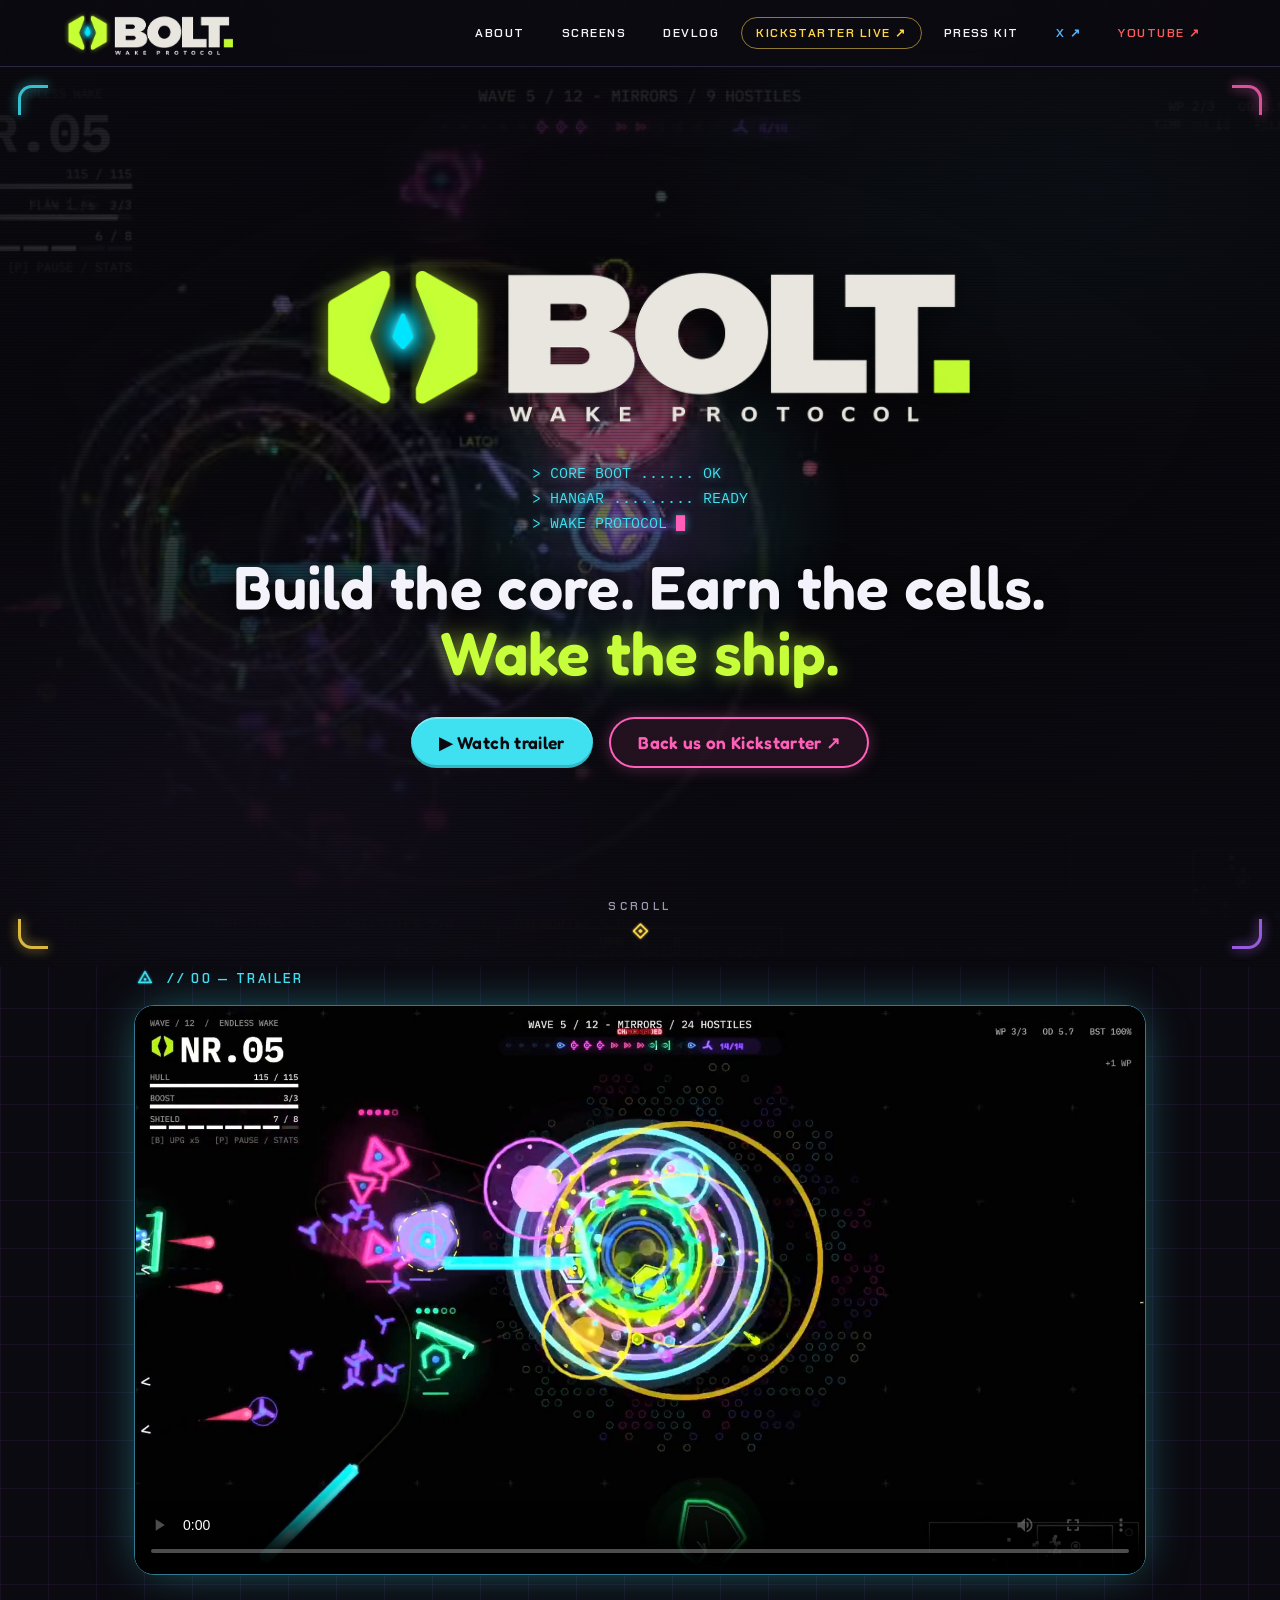
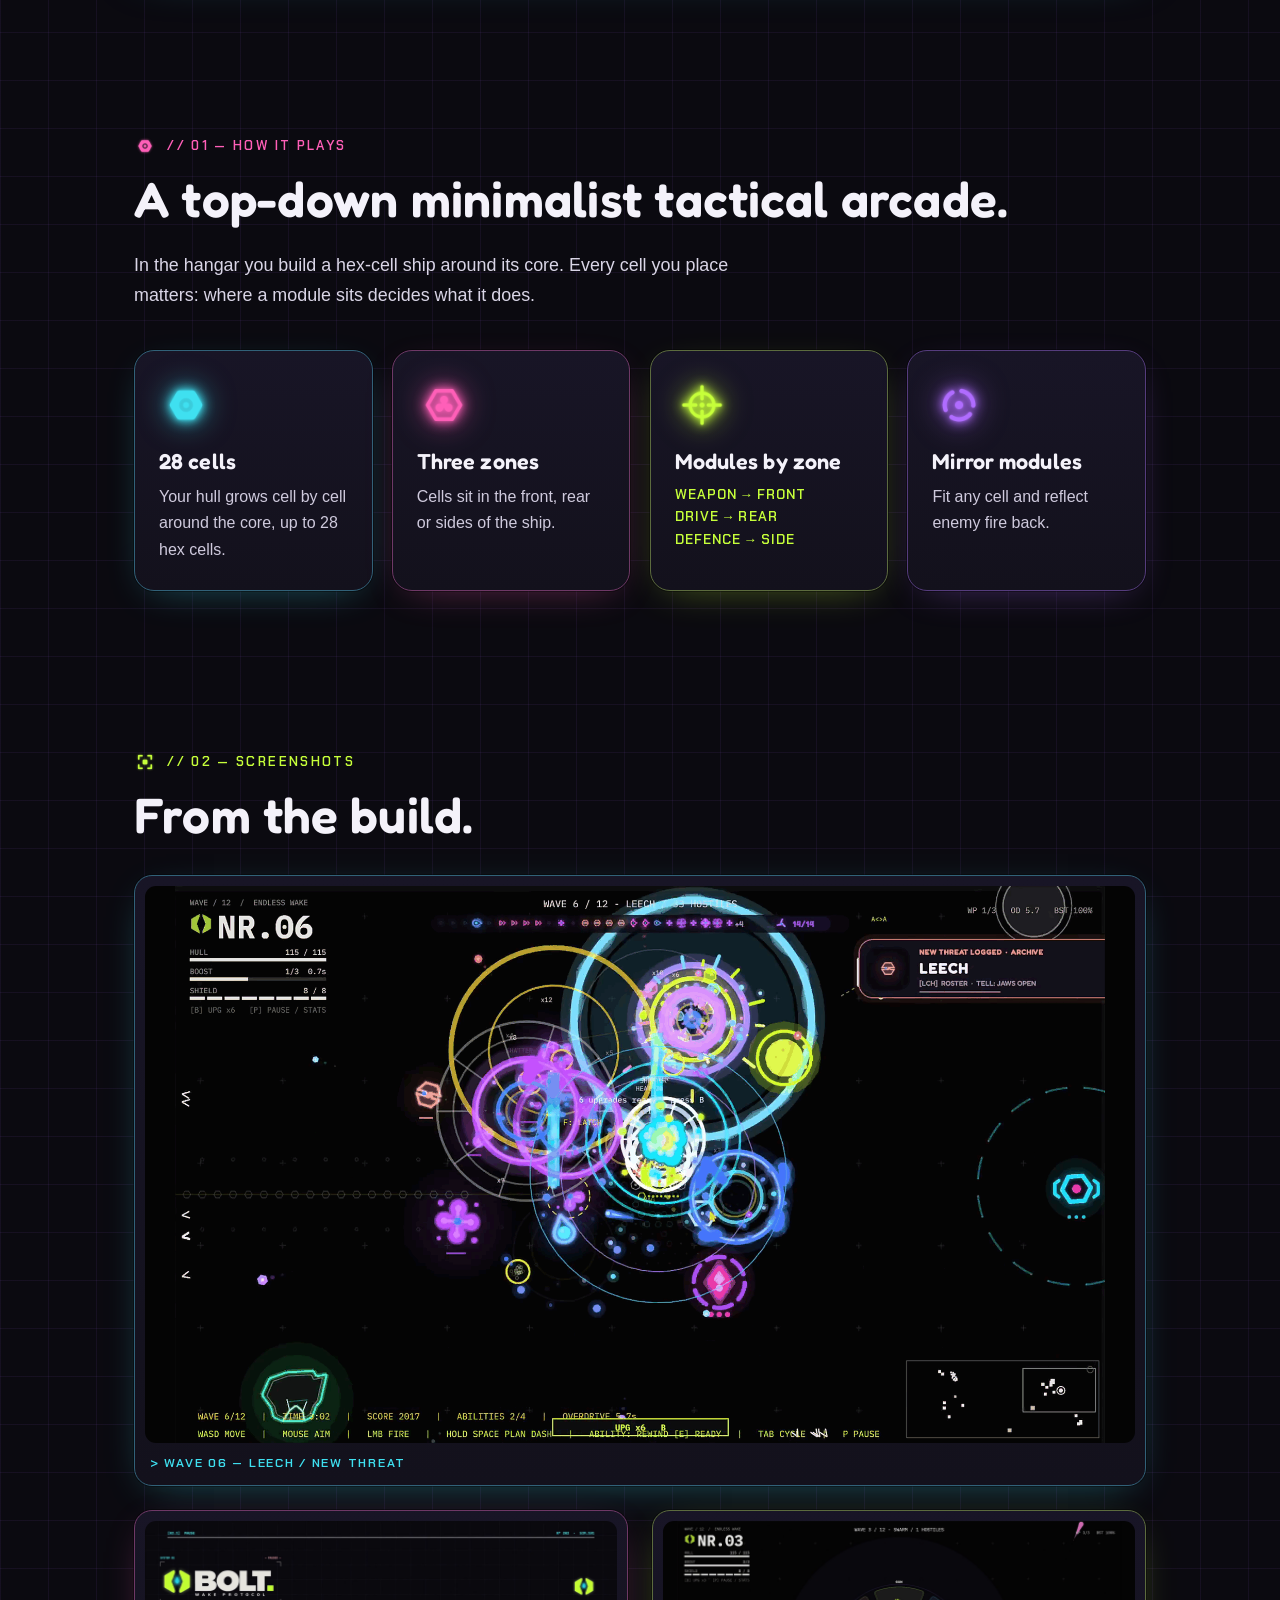
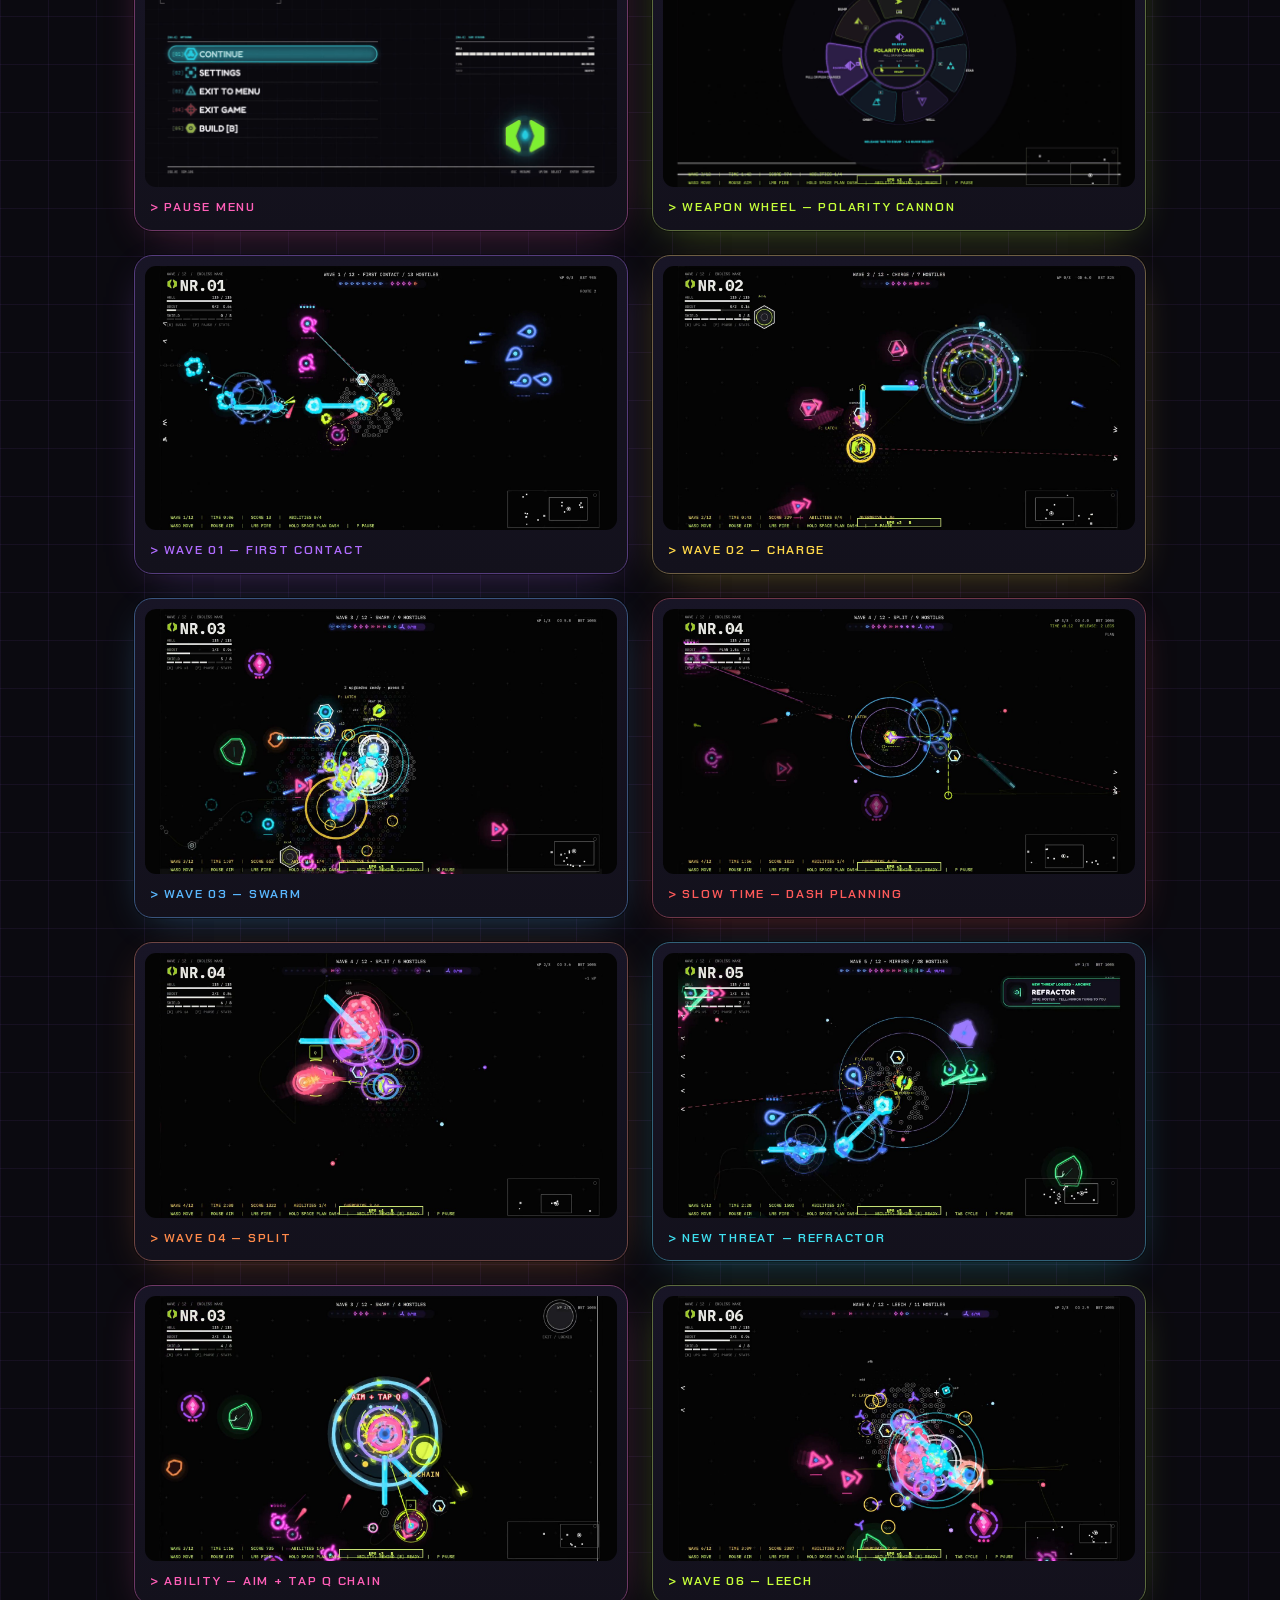
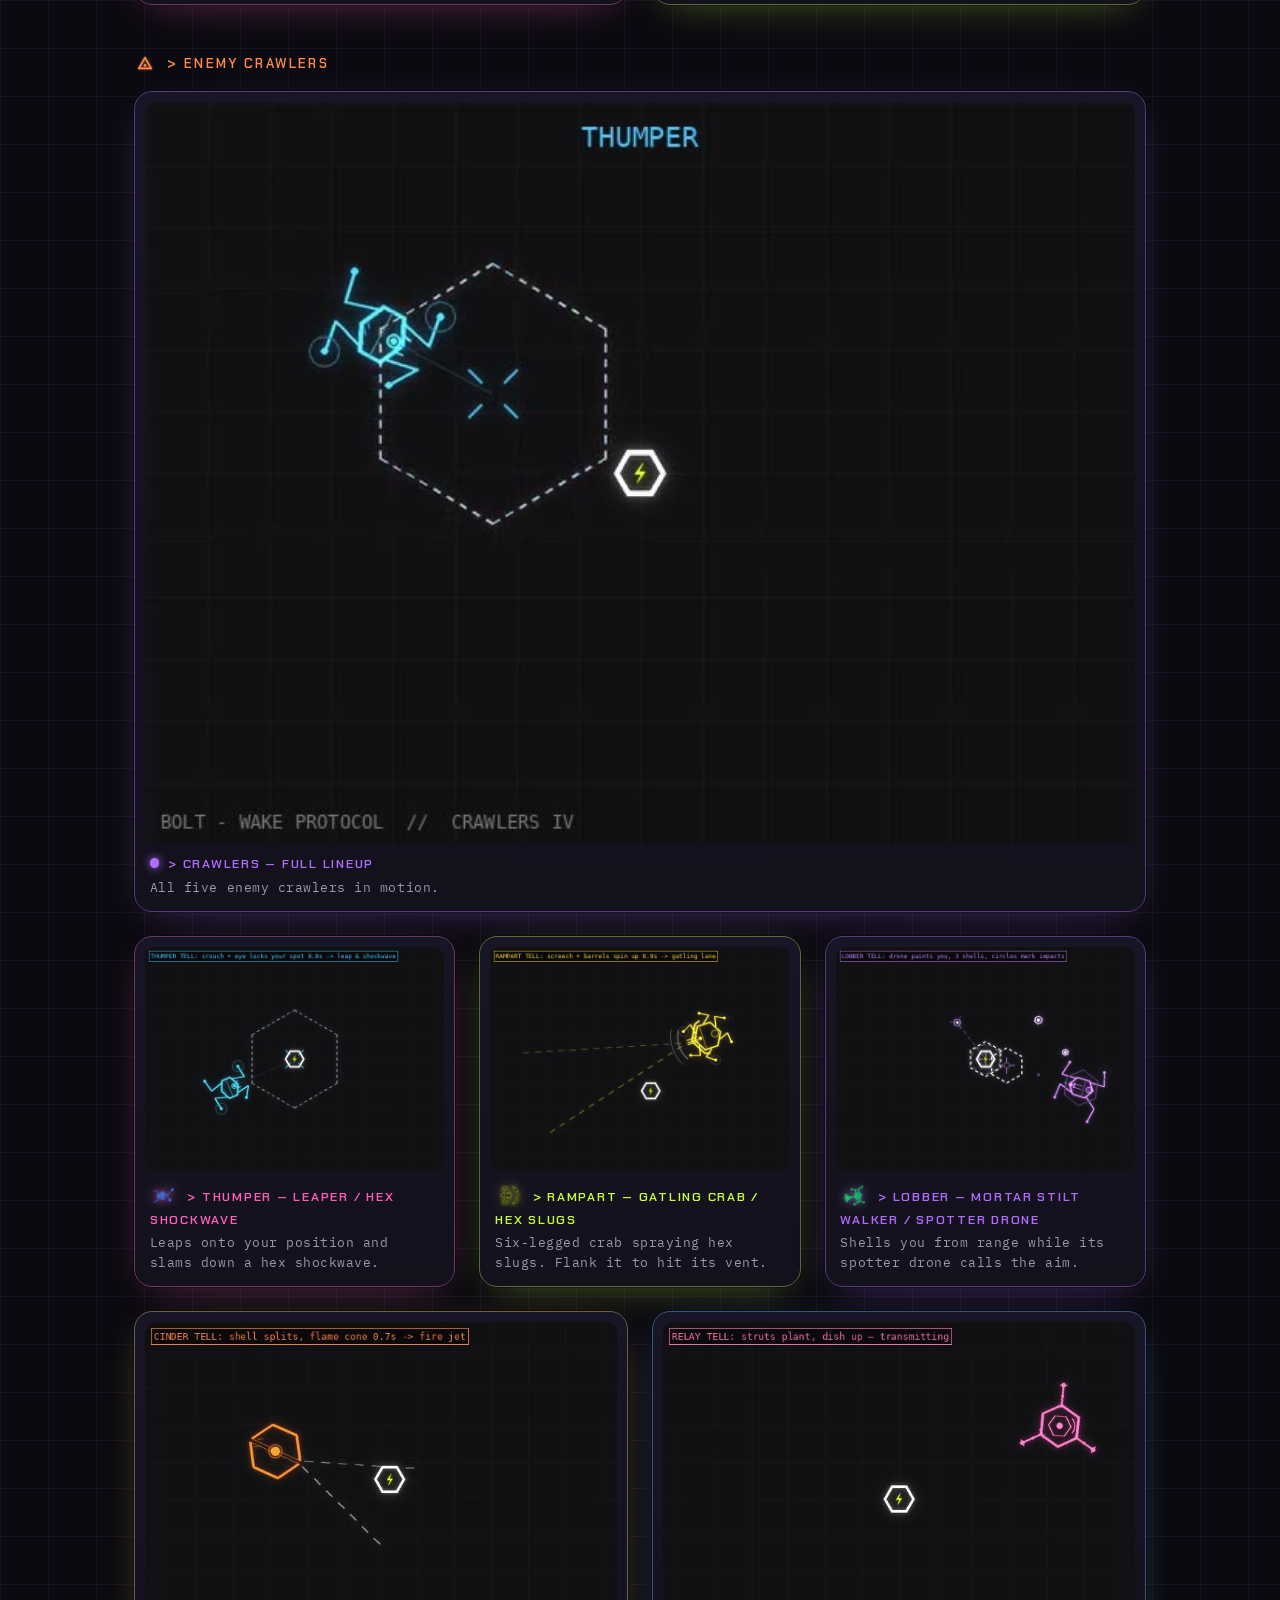
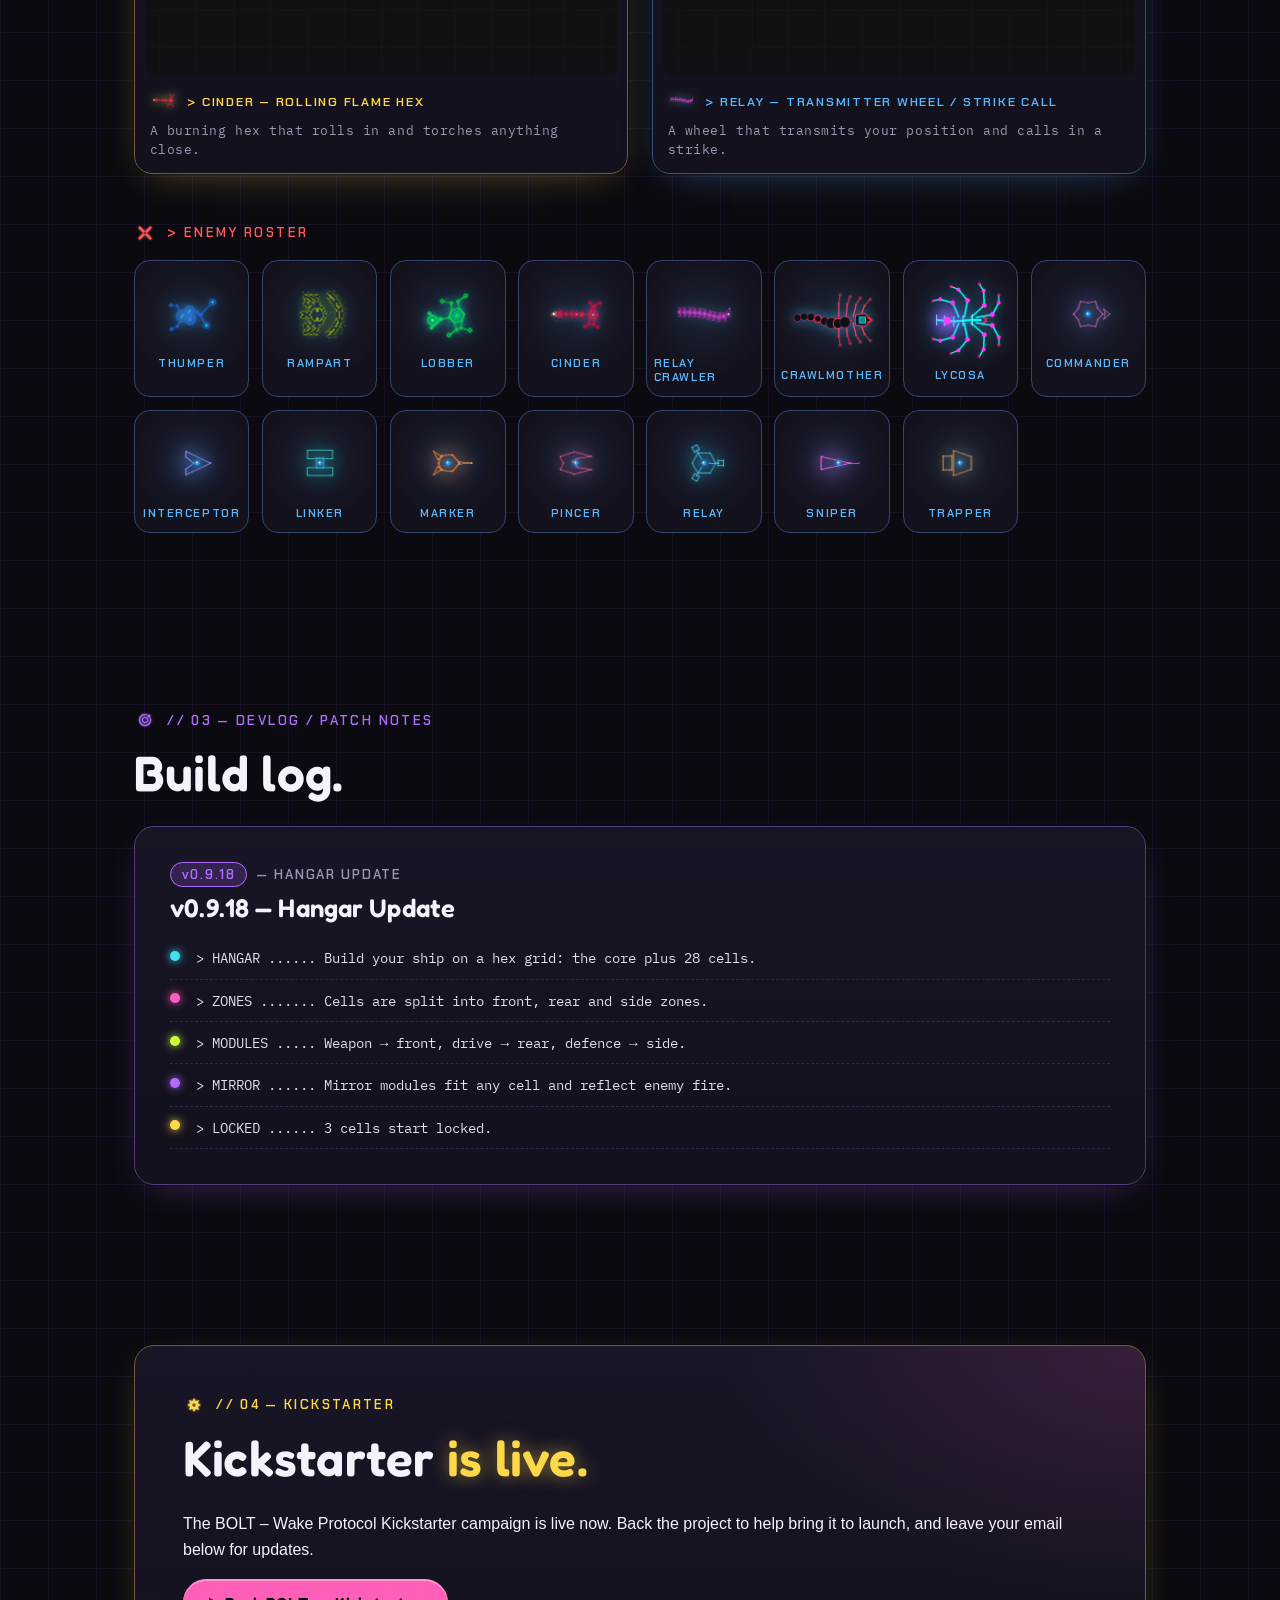
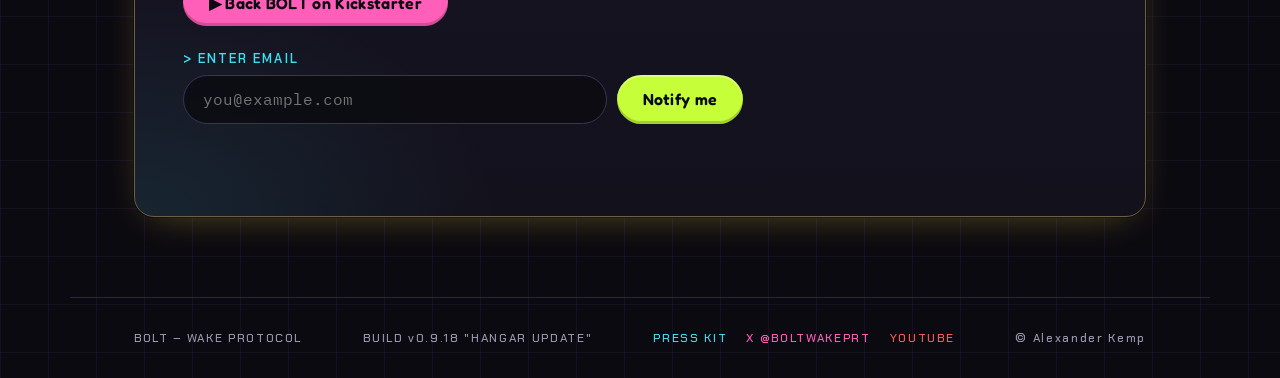
==== commit e8f97953: "Add files via upload" ====
--- a/index.html
+++ b/index.html
@@ -37,13 +37,13 @@
  <a class="vh-scroll mono" href="#trailer" aria-label="Scroll to content"><span>SCROLL</span><i></i></a>
 </section>
 <div class="vh-modal" role="dialog" aria-modal="true" aria-label="BOLT – Wake Protocol trailer" hidden>
- <div class="vh-modal-box frame"><button class="vh-close mono" type="button" aria-label="Close trailer">ESC ✕</button><video controls playsinline preload="none" poster="img/menu.png"><source src="bolt-trailer-hq.mp4" type="video/mp4"></video></div>
+ <div class="vh-modal-box frame"><button class="vh-close mono" type="button" aria-label="Close trailer">ESC ✕</button><video controls playsinline preload="none" poster="img/trailer-poster.jpg"><source src="bolt-trailer-hq.mp4" type="video/mp4"></video></div>
 </div>
 <section id="trailer" class="wrap trailer-wrap">
  <p class="mono label">// 00 — TRAILER</p>
  <!-- Trailer source: self-hosted video is used when data-video is set (default trailer.mp4).
       Alternative: clear data-video and put a YouTube video ID in data-youtube-id. If both are empty, the placeholder shows. -->
- <div class="trailer frame" data-video="bolt-trailer-hq.mp4" data-poster="img/menu.png" data-youtube-id="">
+ <div class="trailer frame" data-video="bolt-trailer-hq.mp4" data-poster="img/trailer-poster.jpg" data-youtube-id="">
   <div class="trailer-ph"><img src="img/hangar.png" alt="" loading="lazy"><div class="trailer-msg"><span class="play"></span><p class="mono">&gt; TRAILER ...... STANDBY</p><h3>Trailer coming soon</h3></div></div>
  </div>
 </section>
@@ -61,17 +61,17 @@
 <section id="gallery" class="wrap">
  <p class="mono label">// 02 — SCREENSHOTS</p><h2>From the build.</h2>
  <div class="gallery">
-  <figure class="frame wide"><img src="img/hangar.png" alt="Hangar hull assembly" loading="lazy"><figcaption class="mono">&gt; HANGAR — HULL ASSEMBLY</figcaption></figure>
-  <figure class="frame"><img src="img/menu.png" alt="Main menu" loading="lazy"><figcaption class="mono">&gt; MAIN MENU</figcaption></figure>
-  <figure class="frame"><img src="img/boot.png" alt="Core boot loading screen" loading="lazy"><figcaption class="mono">&gt; CORE BOOT</figcaption></figure>
-  <figure class="frame"><img src="shot1.jpg" alt="Flight — Movement Trail" loading="lazy"><figcaption class="mono">&gt; FLIGHT — MOVEMENT TRAIL</figcaption></figure>
-  <figure class="frame"><img src="shot2.jpg" alt="Combat — Open Arena" loading="lazy"><figcaption class="mono">&gt; COMBAT — OPEN ARENA</figcaption></figure>
-  <figure class="frame"><img src="shot3.jpg" alt="Dogfight — Enemy Contact" loading="lazy"><figcaption class="mono">&gt; DOGFIGHT — ENEMY CONTACT</figcaption></figure>
-  <figure class="frame"><img src="shot4.jpg" alt="Mirror — Pulse Reflect" loading="lazy"><figcaption class="mono">&gt; MIRROR — PULSE REFLECT</figcaption></figure>
-  <figure class="frame"><img src="shot5.jpg" alt="Swarm — Bullet Dodge" loading="lazy"><figcaption class="mono">&gt; SWARM — BULLET DODGE</figcaption></figure>
-  <figure class="frame"><img src="shot6.jpg" alt="Salvage — Cargo Drop" loading="lazy"><figcaption class="mono">&gt; SALVAGE — CARGO DROP</figcaption></figure>
-  <figure class="frame"><img src="shot7.jpg" alt="Slow Time — Route Planning" loading="lazy"><figcaption class="mono">&gt; SLOW TIME — ROUTE PLANNING</figcaption></figure>
-  <figure class="frame"><img src="shot8.jpg" alt="Dash — Multi-Leg Route" loading="lazy"><figcaption class="mono">&gt; DASH — MULTI-LEG ROUTE</figcaption></figure>
+  <figure class="frame wide"><img src="img/hangar.png" alt="Wave 6 — Leech swarm, new threat logged" loading="lazy"><figcaption class="mono">&gt; WAVE 06 — LEECH / NEW THREAT</figcaption></figure>
+  <figure class="frame"><img src="img/menu.png" alt="Pause menu" loading="lazy"><figcaption class="mono">&gt; PAUSE MENU</figcaption></figure>
+  <figure class="frame"><img src="img/boot.png" alt="Weapon wheel — Polarity Cannon" loading="lazy"><figcaption class="mono">&gt; WEAPON WHEEL — POLARITY CANNON</figcaption></figure>
+  <figure class="frame"><img src="shot1.jpg" alt="Wave 1 — First Contact" loading="lazy"><figcaption class="mono">&gt; WAVE 01 — FIRST CONTACT</figcaption></figure>
+  <figure class="frame"><img src="shot2.jpg" alt="Wave 2 — Charge" loading="lazy"><figcaption class="mono">&gt; WAVE 02 — CHARGE</figcaption></figure>
+  <figure class="frame"><img src="shot3.jpg" alt="Wave 3 — Swarm" loading="lazy"><figcaption class="mono">&gt; WAVE 03 — SWARM</figcaption></figure>
+  <figure class="frame"><img src="shot4.jpg" alt="Slow Time — Dash Planning" loading="lazy"><figcaption class="mono">&gt; SLOW TIME — DASH PLANNING</figcaption></figure>
+  <figure class="frame"><img src="shot5.jpg" alt="Wave 4 — Split" loading="lazy"><figcaption class="mono">&gt; WAVE 04 — SPLIT</figcaption></figure>
+  <figure class="frame"><img src="shot6.jpg" alt="New Threat — Refractor" loading="lazy"><figcaption class="mono">&gt; NEW THREAT — REFRACTOR</figcaption></figure>
+  <figure class="frame"><img src="shot7.jpg" alt="Ability — Aim + Tap Q Chain" loading="lazy"><figcaption class="mono">&gt; ABILITY — AIM + TAP Q CHAIN</figcaption></figure>
+  <figure class="frame"><img src="shot8.jpg" alt="Wave 6 — Leech" loading="lazy"><figcaption class="mono">&gt; WAVE 06 — LEECH</figcaption></figure>
  </div>
  <p class="mono label crawler-label">&gt; ENEMY CRAWLERS</p>
  <div class="gallery crawlers">
